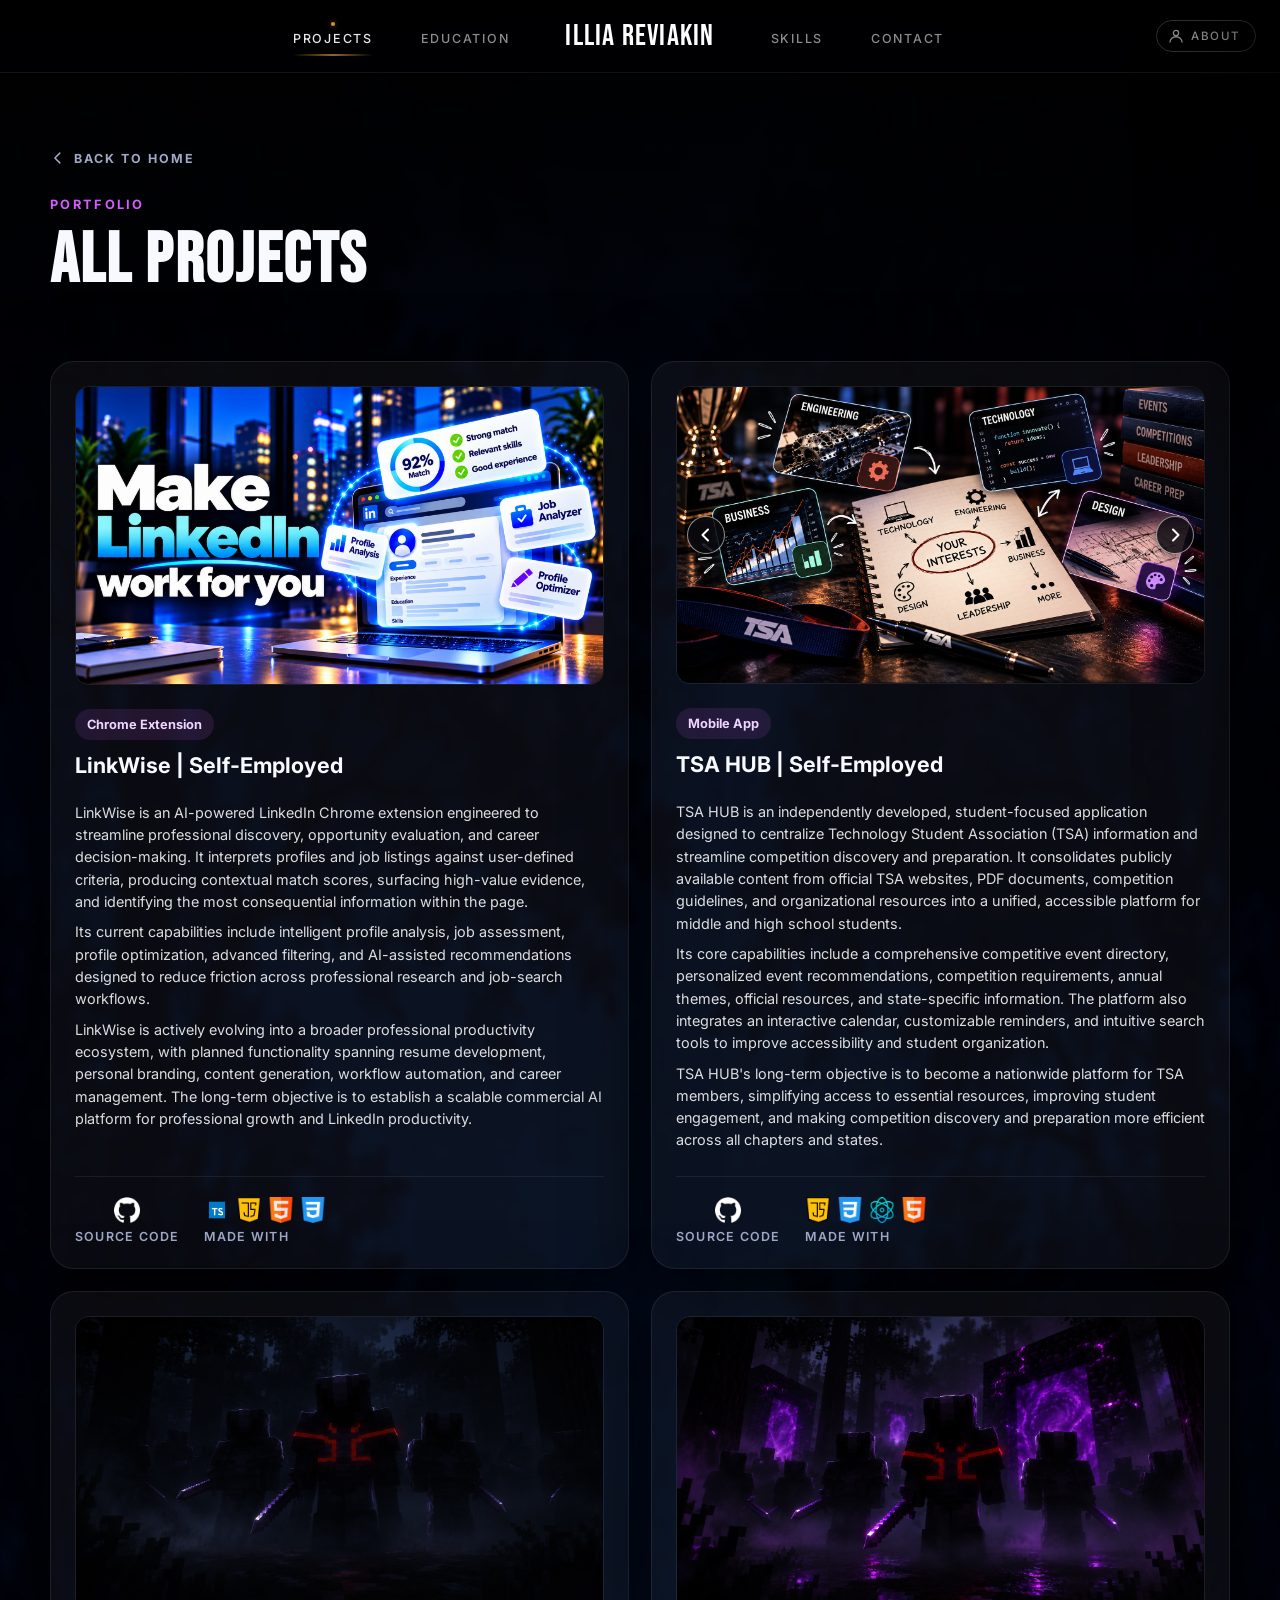
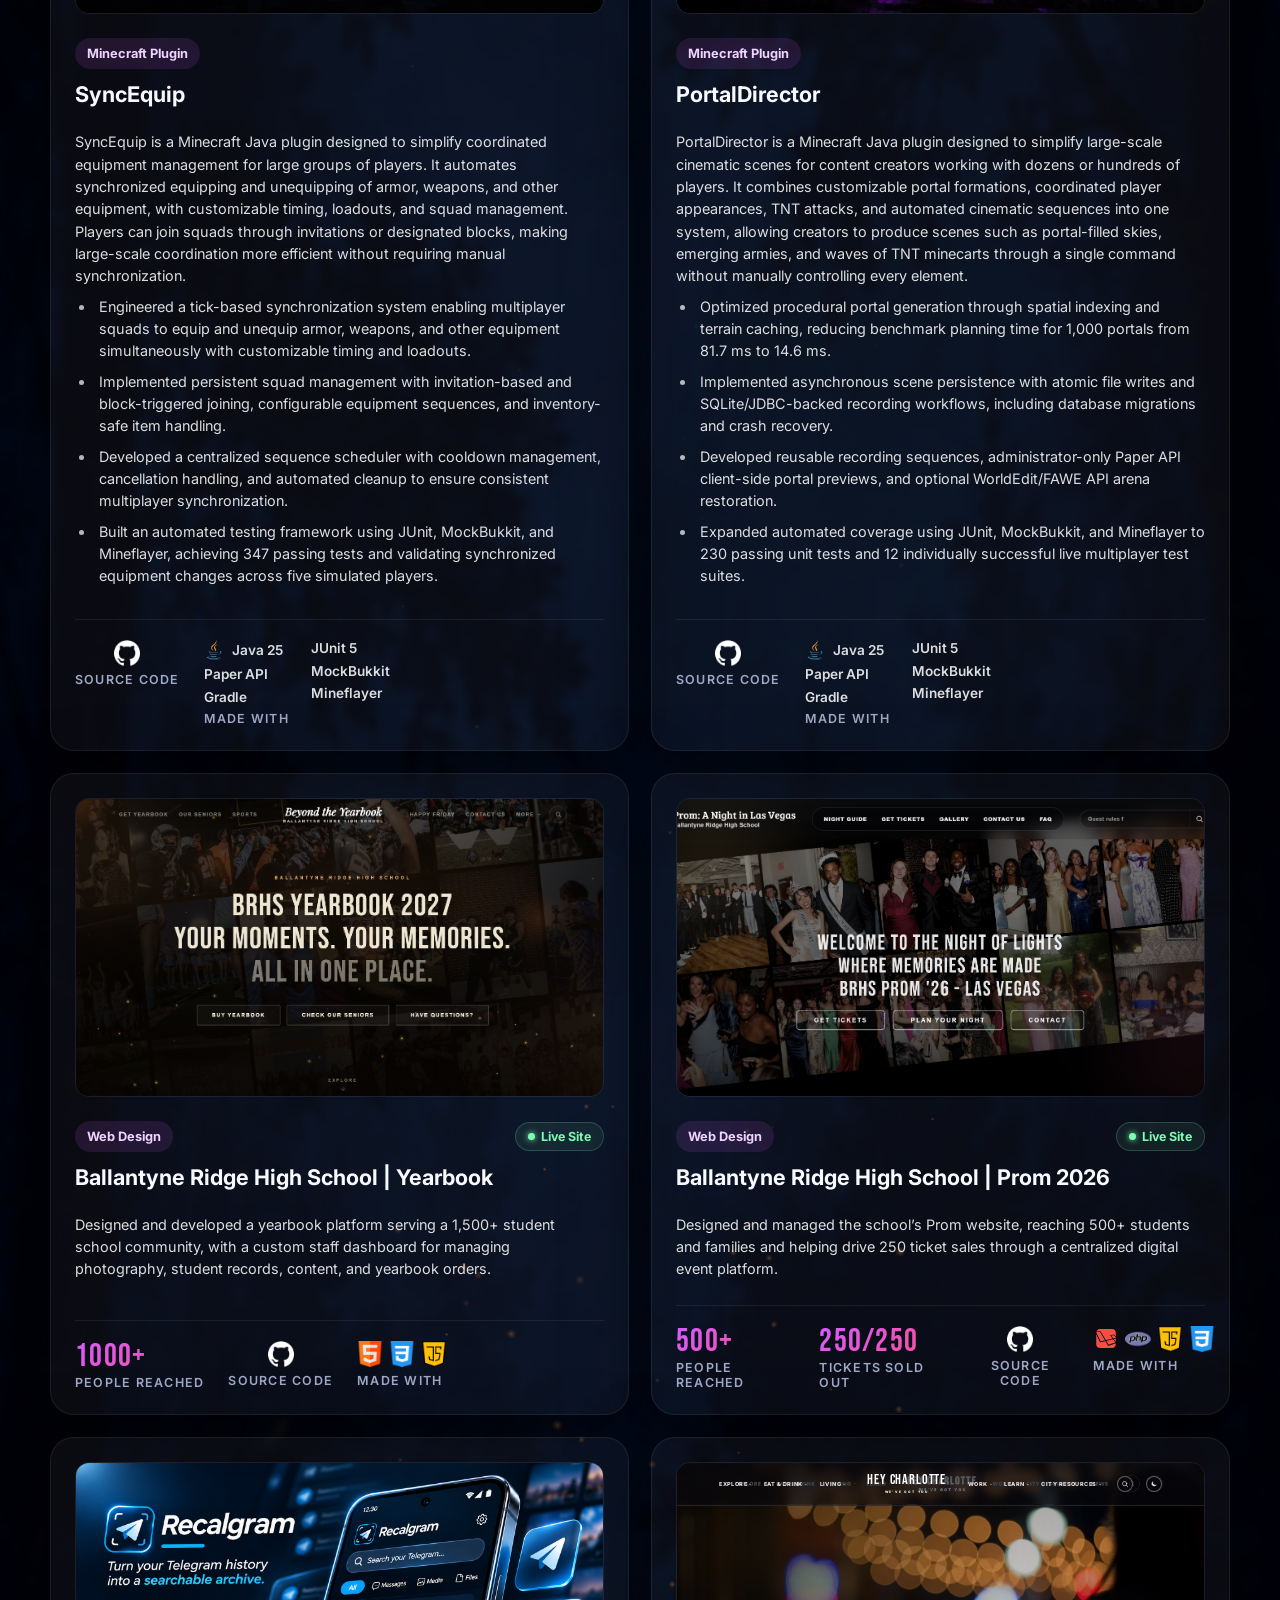
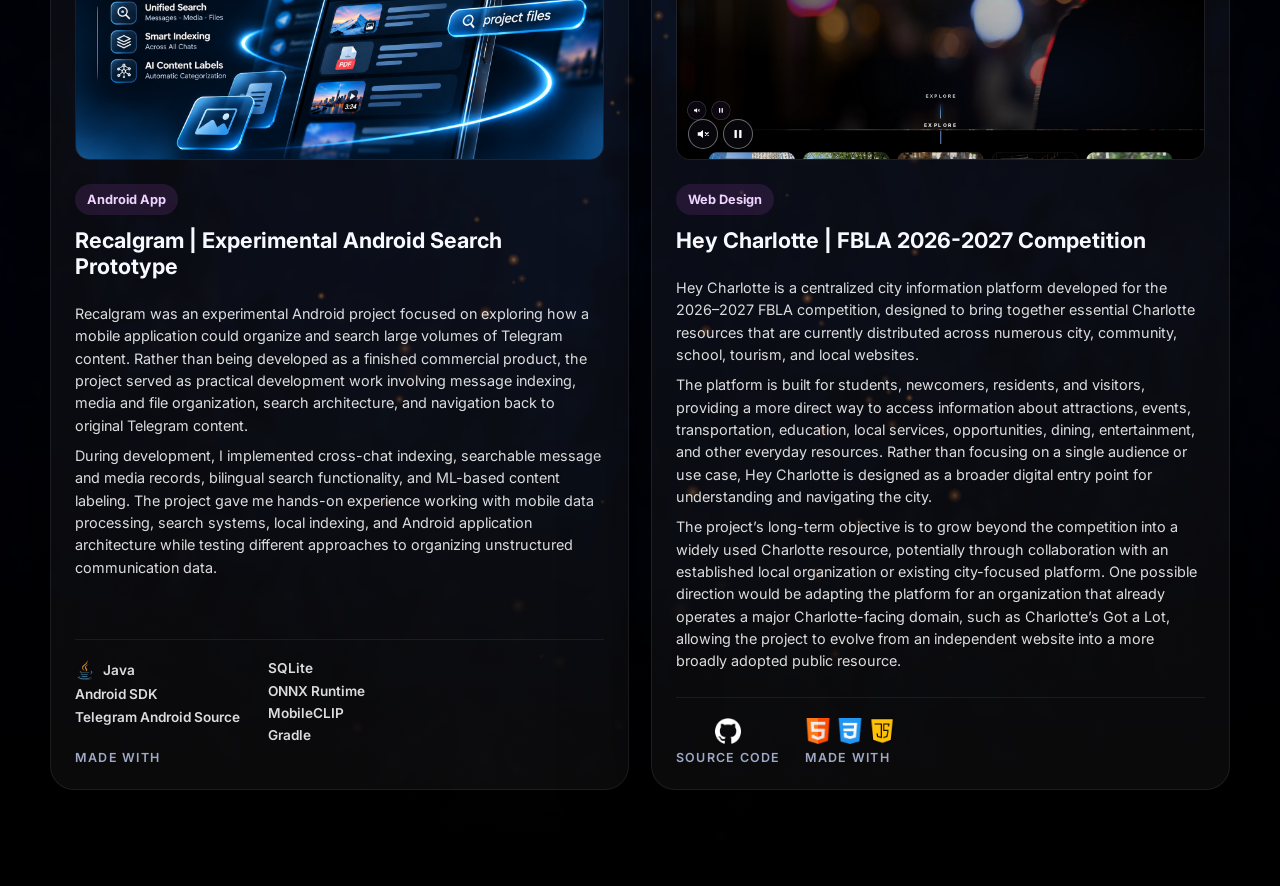
==== projects.html @ e4e57739 "update portaldirector description and bullets" ====
<!DOCTYPE html>
<html lang="en">
<head>
    <meta charset="UTF-8" />
    <meta name="viewport" content="width=device-width, initial-scale=1.0" />
    <link rel="icon" href="favicon.ico" sizes="any" />
    <link rel="icon" type="image/png" href="assets/img/logo.png" />
    <link rel="apple-touch-icon" href="assets/img/apple-touch-icon.png" />
    <title>Illia Reviakin | Projects</title>

    <link rel="preconnect" href="https://fonts.googleapis.com">
    <link rel="preconnect" href="https://fonts.gstatic.com" crossorigin>
    <link href="https://fonts.googleapis.com/css2?family=Bebas+Neue&family=Inter:wght@400;500;600;700;800&display=swap" rel="stylesheet">

    <link rel="stylesheet" href="assets/css/core/global.css" />
    <link rel="stylesheet" href="assets/css/hero.css?v=3" />
    <link rel="stylesheet" href="assets/css/projects.css" />
    <link rel="stylesheet" href="assets/css/all-projects.css" />
    <link rel="stylesheet" href="assets/css/contact-responsive.css" />

    <style>
        /* Lift all-projects sections above the bonfire-zone bg image, overlay and particle canvas */
        .bonfire-zone > .all-projects-hero,
        .bonfire-zone > .all-projects-grid {
            position: relative;
            z-index: 1;
        }
    </style>
</head>
<body>

<div class="scroll-progress" id="scrollProgress"></div>

<header class="site-header">
    <div class="container nav">
        <nav class="nav-links nav-links-left">
            <a href="projects.html" class="nav-active">Projects</a>
            <a href="index.html#education">Education</a>
        </nav>
        <a href="index.html" class="brand">Illia Reviakin</a>
        <nav class="nav-links nav-links-right">
            <a href="index.html#skills">Skills</a>
            <a href="index.html#contact">Contact</a>
        </nav>
    </div>
    <button class="nav-about-btn" id="aboutBtn" aria-label="About me">
        <svg width="18" height="18" viewBox="0 0 24 24" fill="none" xmlns="http://www.w3.org/2000/svg">
            <circle cx="12" cy="8" r="3.5" stroke="currentColor" stroke-width="1.7"/>
            <path d="M4 20c0-4 3.582-7 8-7s8 3 8 7" stroke="currentColor" stroke-width="1.7" stroke-linecap="round"/>
        </svg>
        <span>About</span>
    </button>
    <button class="mobile-menu-toggle" id="mobileMenuToggle" aria-label="Open menu" aria-expanded="false" aria-controls="mobileMenu">
        <span class="mobile-menu-bar"></span>
        <span class="mobile-menu-bar"></span>
        <span class="mobile-menu-bar"></span>
    </button>
</header>

<div class="mobile-menu-backdrop" id="mobileMenuBackdrop"></div>
<nav class="mobile-menu" id="mobileMenu" aria-hidden="true" aria-label="Mobile navigation">
    <div class="mobile-menu-inner">
        <span class="mobile-menu-eyebrow">Menu</span>
        <a href="projects.html" class="mobile-menu-link mobile-menu-link-page nav-active">Projects</a>
        <a href="index.html#education" class="mobile-menu-link">Education</a>
        <a href="index.html#skills" class="mobile-menu-link">Skills</a>
        <a href="index.html#contact" class="mobile-menu-link">Contact</a>
        <a href="#" class="mobile-menu-link mobile-menu-link-about" id="mobileMenuAbout">
            <svg width="18" height="18" viewBox="0 0 24 24" fill="none" xmlns="http://www.w3.org/2000/svg">
                <circle cx="12" cy="8" r="3.5" stroke="currentColor" stroke-width="1.7"/>
                <path d="M4 20c0-4 3.582-7 8-7s8 3 8 7" stroke="currentColor" stroke-width="1.7" stroke-linecap="round"/>
            </svg>
            About Me
        </a>
    </div>
</nav>

<main>

    <div class="bonfire-zone">
        <canvas class="bonfire-canvas" aria-hidden="true"></canvas>

        <section class="all-projects-hero">
            <div class="container">
                <a href="index.html" class="all-projects-back">
                    <svg width="16" height="16" viewBox="0 0 18 18" fill="none" xmlns="http://www.w3.org/2000/svg">
                        <path d="M11 3.5L5.5 9L11 14.5" stroke="currentColor" stroke-width="1.7" stroke-linecap="round" stroke-linejoin="round"/>
                    </svg>
                    Back to Home
                </a>
                <p class="section-label">Portfolio</p>
                <h1>All Projects</h1>
            </div>
        </section>

        <section class="all-projects-grid">
            <div class="container">
                <div class="projects-grid projects-single">

                    <article class="project-card">
                        <div class="project-preview">
                            <img src="assets/img/projects/linkwise/linkwise.png" alt="LinkWise" class="project-preview-img" />
                        </div>
                        <div class="project-card-body">
                            <div class="project-card-top">
                                <span class="project-tag">Chrome Extension</span>
                            </div>
                            <h3>LinkWise | Self-Employed</h3>
                            <ul class="project-bullets">
                                <li>LinkWise is an AI-powered LinkedIn Chrome extension engineered to streamline professional discovery, opportunity evaluation, and career decision-making. It interprets profiles and job listings against user-defined criteria, producing contextual match scores, surfacing high-value evidence, and identifying the most consequential information within the page.</li>
                                <li>Its current capabilities include intelligent profile analysis, job assessment, profile optimization, advanced filtering, and AI-assisted recommendations designed to reduce friction across professional research and job-search workflows.</li>
                                <li>LinkWise is actively evolving into a broader professional productivity ecosystem, with planned functionality spanning resume development, personal branding, content generation, workflow automation, and career management. The long-term objective is to establish a scalable commercial AI platform for professional growth and LinkedIn productivity.</li>
                            </ul>
                            <div class="project-stats">
                                <a href="https://github.com/irev1ak1n/linkwise" target="_blank" rel="noopener" class="project-stat project-stat-github" aria-label="LinkWise source code on GitHub">
                                    <img src="assets/img/icons/github.png" alt="GitHub" />
                                    <span class="project-stat-label">Source code</span>
                                </a>
                                <div class="project-stat project-stat-tech">
                                    <div class="project-tech-icons">
                                        <img src="assets/img/icons/typescript.png" alt="TypeScript" title="TypeScript" />
                                        <img src="assets/img/icons/java-script.png" alt="JavaScript" title="JavaScript" />
                                        <img src="assets/img/icons/html.png" alt="HTML" title="HTML" />
                                        <img src="assets/img/icons/css-3.png" alt="CSS" title="CSS" />
                                    </div>
                                    <span class="project-stat-label">Made with</span>
                                </div>
                            </div>
                        </div>
                    </article>

                    <article class="project-card">
                        <div class="project-preview project-slideshow">
                                <div class="slideshow-track">
                                    <div class="slideshow-slide"><img src="assets/img/projects/tsa-hub/tsa-hub.png" alt="TSA HUB" class="project-preview-img" /></div>
                                    <div class="slideshow-slide slideshow-trio">
                                            <img src="assets/img/projects/tsa-hub/slideshow%20(6).jpg" alt="TSA HUB screenshot 6" loading="lazy" />
                                            <img src="assets/img/projects/tsa-hub/slideshow%20(5).jpg" alt="TSA HUB screenshot 5" loading="lazy" />
                                            <img src="assets/img/projects/tsa-hub/slideshow%20(4).jpg" alt="TSA HUB screenshot 4" loading="lazy" />
                                    </div>
                                    <div class="slideshow-slide slideshow-trio">
                                            <img src="assets/img/projects/tsa-hub/slideshow%20(1).jpg" alt="TSA HUB screenshot 1" loading="lazy" />
                                            <img src="assets/img/projects/tsa-hub/slideshow%20(2).jpg" alt="TSA HUB screenshot 2" loading="lazy" />
                                            <img src="assets/img/projects/tsa-hub/slideshow%20(3).jpg" alt="TSA HUB screenshot 3" loading="lazy" />
                                    </div>
                                </div>
                                <button type="button" class="slideshow-arrow slideshow-prev" aria-label="Previous image"><svg width="18" height="18" viewBox="0 0 18 18" fill="none" xmlns="http://www.w3.org/2000/svg"><path d="M11 3.5L5.5 9L11 14.5" stroke="currentColor" stroke-width="2" stroke-linecap="round" stroke-linejoin="round"/></svg></button>
                                <button type="button" class="slideshow-arrow slideshow-next" aria-label="Next image"><svg width="18" height="18" viewBox="0 0 18 18" fill="none" xmlns="http://www.w3.org/2000/svg"><path d="M7 3.5L12.5 9L7 14.5" stroke="currentColor" stroke-width="2" stroke-linecap="round" stroke-linejoin="round"/></svg></button>
                        </div>
                        <div class="project-card-body">
                            <div class="project-card-top">
                                <span class="project-tag">Mobile App</span>
                            </div>
                            <h3>TSA HUB | Self-Employed</h3>
                            <ul class="project-bullets">
                                <li>TSA HUB is an independently developed, student-focused application designed to centralize Technology Student Association (TSA) information and streamline competition discovery and preparation. It consolidates publicly available content from official TSA websites, PDF documents, competition guidelines, and organizational resources into a unified, accessible platform for middle and high school students.</li>
                                <li>Its core capabilities include a comprehensive competitive event directory, personalized event recommendations, competition requirements, annual themes, official resources, and state-specific information. The platform also integrates an interactive calendar, customizable reminders, and intuitive search tools to improve accessibility and student organization.</li>
                                <li>TSA HUB's long-term objective is to become a nationwide platform for TSA members, simplifying access to essential resources, improving student engagement, and making competition discovery and preparation more efficient across all chapters and states.</li>
                            </ul>
                            <div class="project-stats">
                                <a href="https://github.com/irev1ak1n/tsa-hub" target="_blank" rel="noopener" class="project-stat project-stat-github" aria-label="TSA HUB source code on GitHub">
                                    <img src="assets/img/icons/github.png" alt="GitHub" />
                                    <span class="project-stat-label">Source code</span>
                                </a>
                                <div class="project-stat project-stat-tech">
                                    <div class="project-tech-icons">
                                        <img src="assets/img/icons/java-script.png" alt="JavaScript" title="JavaScript" />
                                        <img src="assets/img/icons/css-3.png" alt="CSS" title="CSS" />
                                        <img src="assets/img/icons/react.png" alt="React" title="React" />
                                        <img src="assets/img/icons/html.png" alt="HTML" title="HTML" />
                                    </div>
                                    <span class="project-stat-label">Made with</span>
                                </div>
                            </div>
                        </div>
                    </article>

                    <article class="project-card">
                        <div class="project-preview">
                            <img src="assets/img/projects/sync-equip/sync-equip.png" alt="SyncEquip" class="project-preview-img" />
                        </div>
                        <div class="project-card-body">
                            <div class="project-card-top">
                                <span class="project-tag">Minecraft Plugin</span>
                            </div>
                            <h3>SyncEquip</h3>
                            <ul class="project-bullets">
                                <li>SyncEquip is a Minecraft Java plugin designed to simplify coordinated equipment management for large groups of players. It automates synchronized equipping and unequipping of armor, weapons, and other equipment, with customizable timing, loadouts, and squad management. Players can join squads through invitations or designated blocks, making large-scale coordination more efficient without requiring manual synchronization.</li>
                                <li>
                                    <ul class="project-dots">
                                        <li>Engineered a tick-based synchronization system enabling multiplayer squads to equip and unequip armor, weapons, and other equipment simultaneously with customizable timing and loadouts.</li>
                                        <li>Implemented persistent squad management with invitation-based and block-triggered joining, configurable equipment sequences, and inventory-safe item handling.</li>
                                        <li>Developed a centralized sequence scheduler with cooldown management, cancellation handling, and automated cleanup to ensure consistent multiplayer synchronization.</li>
                                        <li>Built an automated testing framework using JUnit, MockBukkit, and Mineflayer, achieving 347 passing tests and validating synchronized equipment changes across five simulated players.</li>
                                    </ul>
                                </li>
                            </ul>
                            <div class="project-stats">
                                <a href="https://github.com/irev1ak1n/syncequip" target="_blank" rel="noopener" class="project-stat project-stat-github" aria-label="SyncEquip source code on GitHub">
                                    <img src="assets/img/icons/github.png" alt="GitHub" />
                                    <span class="project-stat-label">Source code</span>
                                </a>
                                <div class="project-stat project-stat-tech">
                                <div class="project-tech-cols">
                                    <ul class="project-tech-col">
                                        <li><img src="assets/img/icons/java.png" alt="" />Java 25</li>
                                        <li>Paper API</li>
                                        <li>Gradle</li>
                                    </ul>
                                    <ul class="project-tech-col">
                                        <li>JUnit 5</li>
                                        <li>MockBukkit</li>
                                        <li>Mineflayer</li>
                                    </ul>
                                </div>
                                    <span class="project-stat-label">Made with</span>
                                </div>
                            </div>
                        </div>
                    </article>

                    <article class="project-card">
                        <div class="project-preview">
                            <img src="assets/img/projects/portal-director/portal-director.png" alt="PortalDirector" class="project-preview-img" />
                        </div>
                        <div class="project-card-body">
                            <div class="project-card-top">
                                <span class="project-tag">Minecraft Plugin</span>
                            </div>
                            <h3>PortalDirector</h3>
                            <ul class="project-bullets">
                                <li>PortalDirector is a Minecraft Java plugin designed to simplify large-scale cinematic scenes for content creators working with dozens or hundreds of players. It combines customizable portal formations, coordinated player appearances, TNT attacks, and automated cinematic sequences into one system, allowing creators to produce scenes such as portal-filled skies, emerging armies, and waves of TNT minecarts through a single command without manually controlling every element.</li>
                                <li>
                                    <ul class="project-dots">
                                        <li>Optimized procedural portal generation through spatial indexing and terrain caching, reducing benchmark planning time for 1,000 portals from 81.7 ms to 14.6 ms.</li>
                                        <li>Implemented asynchronous scene persistence with atomic file writes and SQLite/JDBC-backed recording workflows, including database migrations and crash recovery.</li>
                                        <li>Developed reusable recording sequences, administrator-only Paper API client-side portal previews, and optional WorldEdit/FAWE API arena restoration.</li>
                                        <li>Expanded automated coverage using JUnit, MockBukkit, and Mineflayer to 230 passing unit tests and 12 individually successful live multiplayer test suites.</li>
                                    </ul>
                                </li>
                            </ul>
                            <div class="project-stats">
                                <a href="https://github.com/irev1ak1n/portal-director" target="_blank" rel="noopener" class="project-stat project-stat-github" aria-label="PortalDirector source code on GitHub">
                                    <img src="assets/img/icons/github.png" alt="GitHub" />
                                    <span class="project-stat-label">Source code</span>
                                </a>
                                <div class="project-stat project-stat-tech">
                                <div class="project-tech-cols">
                                    <ul class="project-tech-col">
                                        <li><img src="assets/img/icons/java.png" alt="" />Java 25</li>
                                        <li>Paper API</li>
                                        <li>Gradle</li>
                                    </ul>
                                    <ul class="project-tech-col">
                                        <li>JUnit 5</li>
                                        <li>MockBukkit</li>
                                        <li>Mineflayer</li>
                                    </ul>
                                </div>
                                    <span class="project-stat-label">Made with</span>
                                </div>
                            </div>
                        </div>
                    </article>


                    <article class="project-card">
                        <div class="project-preview">
                            <img src="assets/img/projects/brhs-yearbook/home.png" alt="BRHS Yearbook - Home" class="project-preview-img" />
                            <div class="project-preview-overlay">
                                <a href="https://www.brhsyearbook.com" target="_blank" class="project-preview-btn">Visit Site</a>
                            </div>
                        </div>
                        <div class="project-card-body">
                            <div class="project-card-top">
                                <span class="project-tag">Web Design</span>
                                <a href="https://www.brhsyearbook.com" target="_blank" class="project-live">
                                    <span class="live-dot"></span>
                                    Live Site
                                </a>
                            </div>
                            <h3>Ballantyne Ridge High School | Yearbook</h3>
                            <ul class="project-bullets">
                                <li>Designed and developed a yearbook platform serving a 1,500+ student school community, with a custom staff dashboard for managing photography, student records, content, and yearbook orders.</li>
                            </ul>
                            <div class="project-stats">
                                <div class="project-stat">
                                    <span class="project-stat-num">1000+</span>
                                    <span class="project-stat-label">People reached</span>
                                </div>
                                <a href="https://github.com/irev1ak1n/brhs-yearbook-2026" target="_blank" rel="noopener" class="project-stat project-stat-github" aria-label="Ballantyne Ridge High School | Yearbook source code on GitHub">
                                    <img src="assets/img/icons/github.png" alt="GitHub" />
                                    <span class="project-stat-label">Source code</span>
                                </a>
                                <div class="project-stat project-stat-tech">
                                    <div class="project-tech-icons">
                                        <img src="assets/img/icons/html.png" alt="HTML" title="HTML" />
                                        <img src="assets/img/icons/css-3.png" alt="CSS" title="CSS" />
                                        <img src="assets/img/icons/java-script.png" alt="JavaScript" title="JavaScript" />
                                    </div>
                                    <span class="project-stat-label">Made with</span>
                                </div>
                            </div>
                        </div>
                    </article>


                    <article class="project-card">
                        <div class="project-preview">
                            <img src="assets/img/projects/brhs-prom-2026/home.png" alt="BRHS Prom - Home" class="project-preview-img" />
                            <div class="project-preview-overlay">
                                <a href="https://www.brhsprom26.com" target="_blank" class="project-preview-btn">Visit Site</a>
                            </div>
                        </div>
                        <div class="project-card-body">
                            <div class="project-card-top">
                                <span class="project-tag">Web Design</span>
                                <a href="https://www.brhsprom26.com" target="_blank" class="project-live">
                                    <span class="live-dot"></span>
                                    Live Site
                                </a>
                            </div>
                            <h3>Ballantyne Ridge High School | Prom 2026</h3>
                            <ul class="project-bullets">
                                <li>Designed and managed the school’s Prom website, reaching 500+ students and families and helping drive 250 ticket sales through a centralized digital event platform.</li>
                            </ul>
                            <div class="project-stats">
                                <div class="project-stat">
                                    <span class="project-stat-num">500+</span>
                                    <span class="project-stat-label">People reached</span>
                                </div>
                                <div class="project-stat">
                                    <span class="project-stat-num">250/250</span>
                                    <span class="project-stat-label">Tickets sold out</span>
                                </div>
                                <a href="https://github.com/irev1ak1n/brhs-prom2026-website" target="_blank" rel="noopener" class="project-stat project-stat-github" aria-label="Ballantyne Ridge High School | Prom 2026 source code on GitHub">
                                    <img src="assets/img/icons/github.png" alt="GitHub" />
                                    <span class="project-stat-label">Source code</span>
                                </a>
                                <div class="project-stat project-stat-tech">
                                    <div class="project-tech-icons">
                                        <img src="assets/img/icons/laravel-logo.png" alt="Blade" title="Blade (Laravel)" />
                                        <img src="assets/img/icons/php.png" alt="PHP" title="PHP" />
                                        <img src="assets/img/icons/java-script.png" alt="JavaScript" title="JavaScript" />
                                        <img src="assets/img/icons/css-3.png" alt="CSS" title="CSS" />
                                    </div>
                                    <span class="project-stat-label">Made with</span>
                                </div>
                            </div>
                        </div>
                    </article>

                    <article class="project-card">
                        <div class="project-preview">
                            <img src="assets/img/projects/recalgram/recalgram.png" alt="Recalgram" class="project-preview-img" />
                        </div>
                        <div class="project-card-body">
                            <div class="project-card-top">
                                <span class="project-tag">Android App</span>
                            </div>
                            <h3>Recalgram | Experimental Android Search Prototype</h3>
                            <ul class="project-bullets">
                                <li>Recalgram was an experimental Android project focused on exploring how a mobile application could organize and search large volumes of Telegram content. Rather than being developed as a finished commercial product, the project served as practical development work involving message indexing, media and file organization, search architecture, and navigation back to original Telegram content.</li>
                                <li>During development, I implemented cross-chat indexing, searchable message and media records, bilingual search functionality, and ML-based content labeling. The project gave me hands-on experience working with mobile data processing, search systems, local indexing, and Android application architecture while testing different approaches to organizing unstructured communication data.</li>
                            </ul>
                            <div class="project-stats">
                                <div class="project-stat project-stat-tech">
                                <div class="project-tech-cols">
                                    <ul class="project-tech-col">
                                        <li><img src="assets/img/icons/java.png" alt="" />Java</li>
                                        <li>Android SDK</li>
                                        <li>Telegram Android Source</li>
                                    </ul>
                                    <ul class="project-tech-col">
                                        <li>SQLite</li>
                                        <li>ONNX Runtime</li>
                                        <li>MobileCLIP</li>
                                        <li>Gradle</li>
                                    </ul>
                                </div>
                                    <span class="project-stat-label">Made with</span>
                                </div>
                            </div>
                        </div>
                    </article>

                    <article class="project-card">
                        <div class="project-preview hc-preview">
                            <video class="project-preview-img" src="assets/img/projects/hey-charlotte/hey-charlotte.mp4" poster="assets/img/projects/hey-charlotte/hey-charlotte.jpg" autoplay muted loop playsinline preload="metadata" aria-label="Hey Charlotte - Home" data-hc-video></video>
                                <div class="hc-ui" aria-hidden="true">
                                    <div class="hc-header">
                                        <nav class="hc-nav hc-nav-left"><span>Explore<i class="hc-caret"></i></span><span>Eat &amp; Drink<i class="hc-caret"></i></span><span>Living<i class="hc-caret"></i></span></nav>
                                        <div class="hc-logo"><strong>Hey Charlotte</strong><em>We've got you</em></div>
                                        <nav class="hc-nav hc-nav-right"><span>Work<i class="hc-caret"></i></span><span>Learn<i class="hc-caret"></i></span><span>City Resources<i class="hc-caret"></i></span>
                                            <b class="hc-circle"><svg viewBox="0 0 24 24" fill="none" stroke="currentColor" stroke-width="2" stroke-linecap="round"><circle cx="11" cy="11" r="6.5"/><path d="M16 16l4.5 4.5"/></svg></b>
                                            <b class="hc-circle"><svg viewBox="0 0 24 24" fill="currentColor"><path d="M20 14.5A8 8 0 0 1 9.5 4a8 8 0 1 0 10.5 10.5z"/></svg></b>
                                        </nav>
                                    </div>
                                    <div class="hc-explore"><span>Explore</span><i></i></div>
                                </div>
                                <div class="hc-controls">
                                    <button type="button" class="hc-btn hc-mute" aria-label="Unmute video" aria-pressed="true">
                                        <svg class="hc-ic-muted" viewBox="0 0 24 24" fill="currentColor"><path d="M3 9v6h4l5 4V5L7 9H3z"/><path d="M16 9.5l5 5M21 9.5l-5 5" stroke="currentColor" stroke-width="2" stroke-linecap="round" fill="none"/></svg>
                                        <svg class="hc-ic-sound" viewBox="0 0 24 24" fill="currentColor"><path d="M3 9v6h4l5 4V5L7 9H3z"/><path d="M15.5 8.5a5 5 0 0 1 0 7M18.5 5.5a9 9 0 0 1 0 13" stroke="currentColor" stroke-width="2" stroke-linecap="round" fill="none"/></svg>
                                    </button>
                                    <button type="button" class="hc-btn hc-pause" aria-label="Pause video" aria-pressed="false">
                                        <svg class="hc-ic-pause" viewBox="0 0 24 24" fill="currentColor"><rect x="6" y="5" width="4" height="14" rx="1"/><rect x="14" y="5" width="4" height="14" rx="1"/></svg>
                                        <svg class="hc-ic-play" viewBox="0 0 24 24" fill="currentColor"><path d="M7 4.5v15l12-7.5z"/></svg>
                                    </button>
                                </div>
                                <div class="project-preview-overlay">
                                    <a href="https://heycharlotte.vercel.app" target="_blank" class="project-preview-btn">Visit Site</a>
                                </div>
                        </div>
                        <div class="project-card-body">
                            <div class="project-card-top">
                                <span class="project-tag">Web Design</span>
                            </div>
                            <h3>Hey Charlotte | FBLA 2026-2027 Competition</h3>
                            <ul class="project-bullets">
                                <li>Hey Charlotte is a centralized city information platform developed for the 2026–2027 FBLA competition, designed to bring together essential Charlotte resources that are currently distributed across numerous city, community, school, tourism, and local websites.</li>
                                <li>The platform is built for students, newcomers, residents, and visitors, providing a more direct way to access information about attractions, events, transportation, education, local services, opportunities, dining, entertainment, and other everyday resources. Rather than focusing on a single audience or use case, Hey Charlotte is designed as a broader digital entry point for understanding and navigating the city.</li>
                                <li>The project’s long-term objective is to grow beyond the competition into a widely used Charlotte resource, potentially through collaboration with an established local organization or existing city-focused platform. One possible direction would be adapting the platform for an organization that already operates a major Charlotte-facing domain, such as Charlotte’s Got a Lot, allowing the project to evolve from an independent website into a more broadly adopted public resource.</li>
                            </ul>
                            <div class="project-stats">
                                <a href="https://github.com/irev1ak1n/heycharlotte" target="_blank" rel="noopener" class="project-stat project-stat-github" aria-label="Hey Charlotte source code on GitHub">
                                    <img src="assets/img/icons/github.png" alt="GitHub" />
                                    <span class="project-stat-label">Source code</span>
                                </a>
                                <div class="project-stat project-stat-tech">
                                    <div class="project-tech-icons">
                                        <img src="assets/img/icons/html.png" alt="HTML" title="HTML" />
                                        <img src="assets/img/icons/css-3.png" alt="CSS" title="CSS" />
                                        <img src="assets/img/icons/java-script.png" alt="JavaScript" title="JavaScript" />
                                    </div>
                                    <span class="project-stat-label">Made with</span>
                                </div>
                            </div>
                        </div>
                    </article>

                </div>
            </div>
        </section>

    </div>

</main>

<button class="back-to-top" id="backToTop" aria-label="Back to top">
    <svg width="18" height="18" viewBox="0 0 18 18" fill="none" xmlns="http://www.w3.org/2000/svg">
        <path d="M9 14.5V3.5M9 3.5L4 8.5M9 3.5L14 8.5" stroke="currentColor" stroke-width="1.6" stroke-linecap="round" stroke-linejoin="round"/>
    </svg>
</button>

<div class="about-overlay" id="aboutOverlay" aria-hidden="true">
    <div class="about-modal" role="dialog" aria-modal="true" aria-label="About Illia Reviakin">
        <button class="about-close" id="aboutClose" aria-label="Close">
            <svg width="18" height="18" viewBox="0 0 18 18" fill="none" xmlns="http://www.w3.org/2000/svg">
                <path d="M3 3l12 12M15 3L3 15" stroke="currentColor" stroke-width="1.7" stroke-linecap="round"/>
            </svg>
        </button>
        <div class="about-modal-inner">
            <span class="about-modal-eyebrow">About Me</span>
            <h2 class="about-modal-name">Illia Reviakin</h2>
            <p class="about-modal-text">I’m an aspiring software engineer with 9 years of formal software development training through IT STEP Academy and a strong interest in AI, full-stack development, and product engineering. Currently focused on independent projects and self-employed development work, with experience building software for real users and practical use cases. I’m motivated by complex challenges, the process of working through uncertainty, and creating practical solutions that make a meaningful difference for others.</p>
            <div class="about-modal-langs">
                <span class="about-langs-label">Languages</span>
                <span class="about-langs-list">Russian <span class="about-langs-dot">·</span> Ukrainian <span class="about-langs-dot">·</span> English</span>
            </div>
        </div>
    </div>
</div>

<script src="assets/js/main.js"></script>
</body>
</html>
---- assets/css/core/global.css ----
:root {
    --bg: #020307;
    --bg-soft: #05070f;
    --panel: rgba(255, 255, 255, 0.04);
    --panel-strong: rgba(255, 255, 255, 0.08);
    --text: #f8f9ff;
    --muted: #9fa8c6;
    --line: rgba(255, 255, 255, 0.08);

    --accent: #d65cff;
    --accent-2: #6ea8ff;
    --accent-3: #ff4d8d;

    --shadow: 0 25px 80px rgba(0, 0, 0, 0.6);

    --radius-lg: 24px;
    --radius-md: 16px;
    --container: 1180px;
}

* {
    box-sizing: border-box;
}

html {
    scroll-behavior: smooth;
}

body {
    margin: 0;
    background: #020307;
    color: var(--text);
    font-family: "Inter", sans-serif;
}

a {
    color: inherit;
    text-decoration: none;
}

img {
    max-width: 100%;
    display: block;
}

.container {
    width: min(100% - 40px, var(--container));
    margin: 0 auto;
}

.section {
    padding: 90px 0;
}

.section-head {
    margin-bottom: 28px;
}

.section-label,
.eyebrow {
    margin: 0 0 12px;
    color: var(--accent);
    text-transform: uppercase;
    letter-spacing: 0.18em;
    font-size: 0.8rem;
    font-weight: 700;
}

h1, h2, h3 {
    margin: 0;
}

h1, h2 {
    font-family: "Bebas Neue", sans-serif;
    letter-spacing: 0.03em;
}

p {
    margin: 0;
    color: var(--muted);
    line-height: 1.7;
}

.btn {
    display: inline-flex;
    align-items: center;
    justify-content: center;
    min-height: 48px;
    padding: 0 22px;
    border-radius: 999px;
    font-weight: 700;
    transition: 0.25s ease;
    border: 1px solid transparent;
    cursor: pointer;
}

.btn-primary {
    background: linear-gradient(135deg, var(--accent), var(--accent-3));
    color: #fff;
    box-shadow: var(--shadow);
}

.btn-primary:hover {
    transform: translateY(-2px);
}

.btn-secondary {
    border-color: var(--line);
    background: rgba(255, 255, 255, 0.04);
    color: var(--text);
}

.btn-secondary:hover {
    background: rgba(255, 255, 255, 0.08);
}

.btn-ember {
    position: relative;
    display: inline-flex;
    align-items: center;
    justify-content: center;
    min-height: 56px;
    padding: 0 38px;
    border-radius: 4px;
    font-family: "Inter", sans-serif;
    font-weight: 700;
    font-size: 0.82rem;
    letter-spacing: 0.18em;
    text-transform: uppercase;
    cursor: pointer;
    overflow: hidden;
    border: 1px solid transparent;
    transition:
            transform 0.3s cubic-bezier(0.34, 1.56, 0.64, 1),
            border-color 0.3s ease,
            box-shadow 0.3s ease,
            color 0.3s ease,
            background 0.3s ease;
}

.btn-ember::before {
    content: '';
    position: absolute;
    top: 0;
    left: -120%;
    width: 70%;
    height: 100%;
    background: linear-gradient(
            100deg,
            transparent,
            rgba(255, 210, 140, 0.28),
            transparent
    );
    transform: skewX(-20deg);
    transition: left 0.6s ease;
    pointer-events: none;
}

.btn-ember:hover::before {
    left: 130%;
}

.btn-ember-primary {
    color: rgba(255, 190, 110, 0.95);
    border-color: rgba(255, 150, 50, 0.7);
    background: rgba(255, 140, 40, 0.04);
    box-shadow:
            0 0 18px rgba(255, 130, 30, 0.25),
            inset 0 0 18px rgba(255, 130, 30, 0.08);
}

.btn-ember-primary:hover {
    transform: translateY(-3px);
    color: #ffffff;
    border-color: rgba(255, 175, 70, 0.95);
    background: rgba(255, 140, 40, 0.1);
    box-shadow:
            0 0 28px rgba(255, 140, 35, 0.5),
            0 14px 40px rgba(255, 100, 20, 0.25),
            inset 0 0 22px rgba(255, 140, 30, 0.14);
}

.btn-ember-ghost {
    color: rgba(255, 255, 255, 0.88);
    border-color: rgba(255, 255, 255, 0.18);
    background: rgba(255, 255, 255, 0.02);
}

.btn-ember-ghost:hover {
    transform: translateY(-3px);
    color: #ffffff;
    border-color: rgba(255, 165, 70, 0.55);
    background: rgba(255, 150, 50, 0.06);
    box-shadow:
            0 0 22px rgba(255, 130, 30, 0.18),
            0 14px 36px rgba(0, 0, 0, 0.35);
}

.back-to-top {
    position: fixed;
    bottom: 36px;
    left: 36px;
    z-index: 100;
    width: 44px;
    height: 44px;
    border-radius: 50%;
    border: 1px solid rgba(255, 255, 255, 0.12);
    background: rgba(10, 8, 20, 0.7);
    backdrop-filter: blur(12px);
    -webkit-backdrop-filter: blur(12px);
    color: rgba(255, 255, 255, 0.75);
    cursor: pointer;
    display: flex;
    align-items: center;
    justify-content: center;
    opacity: 0;
    translate: 0 12px;
    pointer-events: none;
    transition:
            opacity 0.35s ease,
            translate 0.35s cubic-bezier(0.34, 1.56, 0.64, 1),
            border-color 0.25s ease,
            background 0.25s ease,
            color 0.25s ease;
}

.back-to-top.is-visible {
    opacity: 1;
    translate: 0 0;
    pointer-events: auto;
}

.back-to-top:hover {
    border-color: rgba(214, 92, 255, 0.5);
    background: rgba(214, 92, 255, 0.15);
    color: #ffffff;
}

@media (max-width: 700px) {
    .back-to-top {
        bottom: 24px;
        left: 20px;
        width: 38px;
        height: 38px;
    }
}

.scroll-progress {
    position: fixed;
    top: 0;
    left: 0;
    width: 0%;
    height: 2px;
    background: linear-gradient(90deg, rgba(255, 140, 30, 0.9), rgba(255, 210, 80, 0.9), rgba(255, 160, 50, 0.9));
    z-index: 200;
    transition: width 0.08s linear;
    box-shadow: 0 0 8px rgba(255, 160, 30, 0.6), 0 0 20px rgba(255, 100, 10, 0.3);
}

.project-stat-hours {
    background: linear-gradient(135deg, var(--accent), var(--accent-3));
    -webkit-background-clip: text;
    background-clip: text;
    -webkit-text-fill-color: transparent;
    color: transparent;
}

.bonfire-zone {
    position: relative;
    overflow: hidden;
    background: #0c1626;
}

.bonfire-zone::before {
    content: '';
    position: absolute;
    inset: -20px;
    background: url('../../img/background/bg4.png') center top / 100% 100% no-repeat;
    filter: blur(5px);
    z-index: 0;
}

.bonfire-zone::after {
    content: '';
    position: absolute;
    inset: 0;
    background:
            linear-gradient(to bottom, #000000 0%, transparent 14%, transparent 86%, #000000 100%),
            rgba(4, 7, 18, 0.34);
    pointer-events: none;
    z-index: 0;
}

.bonfire-canvas {
    position: absolute;
    inset: 0;
    width: 100%;
    height: 100%;
    z-index: 0;
    pointer-events: none;
}

.bonfire-zone > .section {
    position: relative;
    z-index: 1;
}

.seam-divider {
    height: 12px;
    background: #000000;
    position: relative;
    z-index: 5;
}


.skill-item:hover {
    border-color: rgba(255, 150, 50, 0.45) !important;
    box-shadow: 0 8px 30px rgba(255, 120, 20, 0.18) !important;
}
---- assets/css/hero.css ----
.site-header {
    position: fixed;
    top: 0;
    left: 0;
    right: 0;
    z-index: 50;
    backdrop-filter: blur(20px) saturate(1.8);
    -webkit-backdrop-filter: blur(20px) saturate(1.8);
    background: rgba(2, 3, 7, 0.28);
    border-bottom: 1px solid rgba(255, 255, 255, 0.07);
    transition:
            background 0.4s ease,
            border-color 0.4s ease,
            box-shadow 0.4s ease;
    transform: translateY(-100%);
    animation: navSlideDown 0.6s cubic-bezier(0.22, 1, 0.36, 1) 0.15s forwards;
}

@keyframes navSlideDown {
    to { transform: translateY(0); }
}

.site-header.scrolled {
    background: rgba(2, 3, 7, 0.48);
    border-bottom-color: rgba(255, 255, 255, 0.1);
    box-shadow: 0 4px 30px rgba(0, 0, 0, 0.4);
}

.nav {
    position: relative;
    z-index: 1;
    min-height: 72px;
    display: flex;
    align-items: center;
    justify-content: space-between;
    gap: 0;
    transition: min-height 0.35s ease;
}

.site-header.scrolled .nav {
    min-height: 58px;
}

.brand {
    font-family: "Bebas Neue", sans-serif;
    font-size: 1.9rem;
    letter-spacing: 0.04em;
    color: #ffffff;
    white-space: nowrap;
    flex-shrink: 0;
    padding: 0 32px;
    transition: opacity 0.2s ease;
}

.brand:hover {
    opacity: 0.75;
}

.nav-links {
    display: flex;
    align-items: center;
    gap: 0;
    flex: 1;
    background: none;
    border: none;
    padding: 0;
    backdrop-filter: none;
}

.nav-links-left {
    justify-content: flex-end;
}

.nav-links-right {
    justify-content: flex-start;
}

.nav-links a {
    position: relative;
    color: rgba(255, 255, 255, 0.55);
    font-weight: 500;
    font-size: 0.78rem;
    letter-spacing: 0.14em;
    padding: 14px 24px 10px;
    border: none;
    background: none;
    border-radius: 0;
    text-transform: uppercase;
    transition: color 0.3s ease;
}

.nav-links a::before {
    content: '';
    position: absolute;
    top: 5px;
    left: 50%;
    transform: translateX(-50%) translateY(-3px);
    width: 4px;
    height: 4px;
    border-radius: 50%;
    background: rgba(210, 145, 55, 1);
    box-shadow: 0 0 4px rgba(210, 130, 30, 0.6);
    opacity: 0;
    transition: opacity 0.3s ease, transform 0.3s ease;
}

.nav-links a::after {
    content: '';
    position: absolute;
    bottom: 0;
    left: 24px;
    right: 24px;
    height: 1.5px;
    background: linear-gradient(90deg, transparent, rgba(195, 140, 50, 0.75), transparent);
    transform: scaleX(0);
    transform-origin: center;
    transition: transform 0.35s ease;
}

.nav-links a:hover {
    color: rgba(255, 255, 255, 0.9);
}

.nav-links a:hover::before {
    opacity: 1;
    transform: translateX(-50%) translateY(0);
}

.nav-links a:hover::after {
    transform: scaleX(1);
}

.nav-links a.nav-active {
    color: rgba(255, 255, 255, 0.9);
}

.nav-links a.nav-active::before {
    opacity: 1;
    transform: translateX(-50%) translateY(0);
}

.nav-links a.nav-active::after {
    transform: scaleX(1);
}

.hero {
    position: relative;
    min-height: 100vh;
    display: flex;
    align-items: center;
    overflow: hidden;
    background: url('../img/background/bg1.jpg') center center / cover no-repeat;
}

.hero::after {
    content: '';
    position: absolute;
    inset: 0;
    background:
            linear-gradient(to bottom, transparent 80%, #000000 100%),
            rgba(2, 3, 7, 0.52);
    z-index: 1;
}


.hero-bg {
    z-index: 2;
}

.hero-inner {
    z-index: 3;
}

.hero-bg {
    position: absolute;
    inset: 0;
    z-index: 2;
}

.hero-inner {
    position: relative;
    z-index: 3;
    padding: 60px 0;
    padding-top: 118px;
    width: 100%;
}

.hero-content {
    display: flex;
    align-items: center;
    justify-content: space-between;
    gap: 48px;
    padding: 0 40px;
}

@media (min-width: 701px) {
    .hero-content .hero-text-side {
        order: 1;
    }

    .hero-content .hero-image-side {
        order: 2;
    }
}

.hero-text-side {
    flex: 1;
    min-width: 0;
    padding-left: 80px;
    display: flex;
    flex-direction: column;
    margin-top: -40px;
}



.hero h1 {
    font-size: clamp(2.8rem, 6vw, 5.8rem);
    line-height: 0.95;
    max-width: 640px;
}

.hero-text {
    margin-top: 18px;
    max-width: 500px;
    font-size: 1.05rem;
}



.hero-actions {
    margin-top: 44px;
    display: flex;
    flex-direction: row;
    align-items: center;
    gap: 14px;
    white-space: nowrap;
}

.hero-image-side {
    flex-shrink: 0;
    display: flex;
    align-items: center;
    justify-content: flex-start;
    padding-right: 60px;
}

.hero-oval {
    width: 400px;
    height: 450px;
    border-radius: 999px;
    overflow: hidden;
    border: 2px solid rgba(255, 160, 50, 0.16);
    box-shadow:
            0 0 40px rgba(255, 140, 30, 0.10),
            0 0 90px rgba(255, 100, 20, 0.07),
            0 0 150px rgba(255, 80, 10, 0.04),
            0 0 220px rgba(200, 60, 10, 0.02),
            var(--shadow);
}

.hero-oval img {
    width: 100%;
    height: 100%;
    object-fit: cover;
    object-position: 70% center;
    display: block;
    min-width: 100%;
    min-height: 100%;
}

.hero-intro-box {
    margin-top: 32px;
    padding: 24px 28px;
    max-width: 280px;
    background: linear-gradient(160deg, rgba(10, 8, 20, 0.55), rgba(5, 4, 12, 0.45));
    backdrop-filter: blur(18px);
    -webkit-backdrop-filter: blur(18px);
    border: 1px solid rgba(255, 185, 80, 0.14);
    border-radius: var(--radius-lg);
    box-shadow: 0 20px 60px rgba(0, 0, 0, 0.4), inset 0 1px 0 rgba(255, 200, 100, 0.05);
    opacity: 0;
    animation: introBoxIn 0.8s ease-out 1.2s forwards;
}

.hero-intro-text {
    margin: 0;
    font-size: 0.8rem;
    line-height: 1.6;
    color: rgba(255, 255, 255, 0.78);
    letter-spacing: 0.01em;
}

.hero-intro-text strong {
    color: #ffffff;
    font-weight: 600;
}

@keyframes introBoxIn {
    from {
        opacity: 0;
        transform: translateY(12px);
    }
    to {
        opacity: 1;
        transform: translateY(0);
    }
}

.hero-stats {
    display: flex;
    align-items: center;
    gap: 48px;
    margin-top: 0;
}

.hero-stat {
    display: flex;
    align-items: center;
    gap: 20px;
}

.hero-stat-exp {
    flex-direction: column;
    align-items: flex-start;
    gap: 6px;
}

.stat-exp-number {
    display: flex;
    align-items: baseline;
    gap: 3px;
    line-height: 1;
}

.stat-exp-number .stat-exp-num {
    font-family: "Bebas Neue", sans-serif;
    font-size: 6rem;
    letter-spacing: -0.02em;
    color: #ffffff;
    display: inline-block;
}

.stat-exp-plus {
    font-family: "Bebas Neue", sans-serif;
    font-size: 3.2rem;
    color: #ffffff;
    line-height: 1;
    vertical-align: super;
    margin-left: 2px;
}

.stat-exp-label {
    color: rgba(159, 168, 198, 0.85);
    font-size: 0.96rem;
    font-weight: 600;
    line-height: 1.5;
    letter-spacing: 0.01em;
}

.hero-stat-academy {
    gap: 18px;
}

.academy-logo-big {
    width: 90px;
    height: 90px;
    object-fit: contain;
    border-radius: 14px;
    flex-shrink: 0;
}

.stat-academy-text {
    display: flex;
    flex-direction: column;
    gap: 5px;
}

.stat-academy-name {
    color: #ffffff;
    font-weight: 700;
    font-size: 1.12rem;
    line-height: 1.2;
}

.stat-academy-sub {
    color: rgba(159, 168, 198, 0.8);
    font-size: 0.92rem;
    font-weight: 500;
    line-height: 1.5;
}

.academy-logo {
    width: 22px;
    height: 22px;
    object-fit: contain;
    border-radius: 4px;
}

.hero-particles {
    position: absolute;
    inset: 0;
    width: 100%;
    height: 100%;
    z-index: 2;
    pointer-events: none;
}

.hero-explore {
    position: absolute;
    bottom: 36px;
    left: 50%;
    transform: translateX(-50%);
    z-index: 4;
    display: flex;
    flex-direction: column;
    align-items: center;
    gap: 10px;
    color: rgba(255, 255, 255, 0.72);
    text-decoration: none;
    transition: color 0.25s ease;
    cursor: pointer;
}

.hero-explore:hover {
    color: #ffffff;
}

.hero-explore-label {
    font-size: 0.72rem;
    font-weight: 700;
    letter-spacing: 0.22em;
    text-transform: uppercase;
}

.hero-explore-arrow {
    display: flex;
    align-items: center;
    justify-content: center;
    opacity: 0.8;
    transition: opacity 0.25s ease;
}

.hero-explore:hover .hero-explore-arrow {
    opacity: 1;
}

@keyframes exploreBounce {
    0%, 100% { transform: translateX(-50%) translateY(0); }
    50% { transform: translateX(-50%) translateY(8px); }
}

@media (max-width: 700px) {
    .hero-explore {
        bottom: 24px;
    }
}

.nav-about-btn {
    position: absolute;
    right: 24px;
    top: 50%;
    transform: translateY(-50%);
    display: flex;
    align-items: center;
    gap: 6px;
    background: none;
    border: 1px solid rgba(255, 255, 255, 0.18);
    border-radius: 999px;
    color: rgba(255, 255, 255, 0.55);
    font-family: inherit;
    font-size: 0.72rem;
    font-weight: 500;
    letter-spacing: 0.14em;
    text-transform: uppercase;
    padding: 6px 14px 6px 10px;
    cursor: pointer;
    transition: color 0.25s ease, border-color 0.25s ease, background 0.25s ease;
}

.nav-about-btn:hover {
    color: rgba(255, 255, 255, 0.9);
    border-color: rgba(255, 165, 70, 0.5);
    background: rgba(255, 150, 50, 0.08);
}

.about-overlay {
    position: fixed;
    inset: 0;
    z-index: 1000;
    display: flex;
    align-items: center;
    justify-content: center;
    backdrop-filter: blur(12px) saturate(1.4);
    -webkit-backdrop-filter: blur(12px) saturate(1.4);
    background: rgba(2, 3, 7, 0.55);
    opacity: 0;
    pointer-events: none;
    transition: opacity 0.35s ease;
}

.about-overlay.is-open {
    opacity: 1;
    pointer-events: all;
}

.about-modal {
    position: relative;
    width: 100%;
    max-width: 660px;
    margin: 0 24px;
    padding: 48px 48px 44px;
    background: linear-gradient(160deg, rgba(10, 8, 20, 0.45), rgba(5, 4, 12, 0.35));
    border: 1px solid rgba(255, 185, 80, 0.18);
    border-radius: var(--radius-lg);
    box-shadow: 0 40px 100px rgba(0, 0, 0, 0.7), inset 0 1px 0 rgba(255, 200, 100, 0.06);
    transform: translateY(20px) scale(0.97);
    transition: transform 0.35s cubic-bezier(0.34, 1.56, 0.64, 1), opacity 0.35s ease;
    opacity: 0;
}

.about-overlay.is-open .about-modal {
    transform: translateY(0) scale(1);
    opacity: 1;
}

.about-modal::before {
    content: "";
    position: absolute;
    inset: 0;
    border-radius: inherit;
    padding: 1px;
    background: linear-gradient(120deg,
    rgba(255, 160, 50, 0.6),
    rgba(214, 92, 255, 0.2),
    rgba(255, 100, 30, 0.6),
    rgba(255, 200, 80, 0.4));
    background-size: 300% 300%;
    -webkit-mask: linear-gradient(#000 0 0) content-box, linear-gradient(#000 0 0);
    -webkit-mask-composite: xor;
    mask-composite: exclude;
    animation: borderFlow 9s ease infinite;
    opacity: 0.6;
    pointer-events: none;
}

.about-close {
    position: absolute;
    top: 18px;
    right: 18px;
    background: none;
    border: none;
    color: rgba(255, 255, 255, 0.4);
    cursor: pointer;
    padding: 6px;
    border-radius: 6px;
    transition: color 0.2s ease;
    line-height: 0;
}

.about-close:hover {
    color: rgba(255, 255, 255, 0.9);
}

.about-modal-eyebrow {
    display: block;
    font-size: 0.7rem;
    font-weight: 600;
    letter-spacing: 0.2em;
    text-transform: uppercase;
    color: rgba(255, 160, 50, 0.8);
    margin-bottom: 10px;
}

.about-modal-name {
    font-family: 'Bebas Neue', sans-serif;
    font-size: 2.8rem;
    letter-spacing: 0.04em;
    color: #ffffff;
    margin: 0 0 20px;
    line-height: 1;
}

.about-modal-text {
    margin: 0;
    font-size: 1rem;
    line-height: 1.7;
    color: rgba(255, 255, 255, 0.75);
}

.about-modal-text strong {
    color: #ffffff;
    font-weight: 600;
}

.about-modal-langs {
    margin-top: 26px;
    padding-top: 22px;
    border-top: 1px solid rgba(255, 185, 80, 0.16);
    display: flex;
    flex-direction: column;
    gap: 8px;
}

.about-langs-label {
    font-size: 0.7rem;
    font-weight: 600;
    letter-spacing: 0.2em;
    text-transform: uppercase;
    color: rgba(255, 160, 50, 0.8);
}

.about-langs-list {
    font-size: 1rem;
    font-weight: 600;
    color: rgba(255, 255, 255, 0.9);
    letter-spacing: 0.02em;
}

.about-langs-dot {
    color: rgba(255, 160, 50, 0.7);
    margin: 0 6px;
    font-weight: 400;
}

@keyframes heroRiseIn {
    from {
        opacity: 0;
        transform: translateY(26px);
    }
    to {
        opacity: 1;
        transform: translateY(0);
    }
}

@keyframes heroPopIn {
    0% {
        opacity: 0;
        transform: translateY(22px) scale(0.94);
    }
    60% {
        opacity: 1;
        transform: translateY(-4px) scale(1.015);
    }
    100% {
        opacity: 1;
        transform: translateY(0) scale(1);
    }
}

@keyframes heroPhotoIn {
    from {
        opacity: 0;
        transform: translateX(40px) scale(0.92);
    }
    to {
        opacity: 1;
        transform: translateX(0) scale(1);
    }
}

.hero-stat-exp .stat-exp-number {
    opacity: 0;
    animation: heroPopIn 0.9s cubic-bezier(0.34, 1.56, 0.64, 1) 0.35s forwards;
}

.hero-stat-exp .stat-exp-label {
    opacity: 0;
    animation: heroRiseIn 0.8s cubic-bezier(0.22, 1, 0.36, 1) 0.6s forwards;
}

.hero-stat-academy .academy-logo-big {
    opacity: 0;
    animation: heroPopIn 0.9s cubic-bezier(0.34, 1.56, 0.64, 1) 0.7s forwards;
}

.hero-stat-academy .stat-academy-text {
    opacity: 0;
    animation: heroRiseIn 0.8s cubic-bezier(0.22, 1, 0.36, 1) 0.85s forwards;
}

.hero-actions .btn-ember {
    opacity: 0;
    animation: heroPopIn 0.85s cubic-bezier(0.34, 1.56, 0.64, 1) forwards;
}

.hero-actions .btn-ember:nth-child(1) {
    animation-delay: 1s;
}

.hero-actions .btn-ember:nth-child(2) {
    animation-delay: 1.12s;
}

.hero-image-side {
    opacity: 0;
    animation: heroPhotoIn 1.1s cubic-bezier(0.22, 1, 0.36, 1) 0.45s forwards;
}

@keyframes heroExploreIn {
    from {
        opacity: 0;
        transform: translateX(-50%) translateY(26px);
    }
    to {
        opacity: 1;
        transform: translateX(-50%) translateY(0);
    }
}

.hero-explore {
    opacity: 0;
    animation:
            heroExploreIn 0.8s cubic-bezier(0.22, 1, 0.36, 1) 1.4s forwards,
            exploreBounce 2s ease-in-out 2.2s infinite;
}

@media (prefers-reduced-motion: reduce) {
    .hero-stat-exp .stat-exp-number,
    .hero-stat-exp .stat-exp-label,
    .hero-stat-academy .academy-logo-big,
    .hero-stat-academy .stat-academy-text,
    .hero-actions .btn-ember,
    .hero-image-side,
    .hero-explore {
        opacity: 1;
        animation: none;
    }
}

.mobile-menu-toggle {
    display: none;
    position: absolute;
    right: 20px;
    top: 50%;
    transform: translateY(-50%);
    width: 44px;
    height: 44px;
    flex-direction: column;
    align-items: center;
    justify-content: center;
    gap: 5px;
    background: none;
    border: 1px solid rgba(255, 255, 255, 0.18);
    border-radius: 10px;
    cursor: pointer;
    z-index: 60;
    transition: border-color 0.25s ease, background 0.25s ease;
}

.mobile-menu-toggle:hover {
    border-color: rgba(255, 165, 70, 0.5);
    background: rgba(255, 150, 50, 0.08);
}

.mobile-menu-bar {
    display: block;
    width: 20px;
    height: 2px;
    border-radius: 2px;
    background: rgba(255, 255, 255, 0.85);
    transition: transform 0.3s ease, opacity 0.25s ease;
}

.mobile-menu-toggle.is-active .mobile-menu-bar:nth-child(1) {
    transform: translateY(7px) rotate(45deg);
}

.mobile-menu-toggle.is-active .mobile-menu-bar:nth-child(2) {
    opacity: 0;
}

.mobile-menu-toggle.is-active .mobile-menu-bar:nth-child(3) {
    transform: translateY(-7px) rotate(-45deg);
}

.mobile-menu-backdrop {
    position: fixed;
    inset: 0;
    z-index: 70;
    background: rgba(2, 3, 7, 0.55);
    backdrop-filter: blur(8px) saturate(1.3);
    -webkit-backdrop-filter: blur(8px) saturate(1.3);
    opacity: 0;
    pointer-events: none;
    transition: opacity 0.35s ease;
}

.mobile-menu-backdrop.is-open {
    opacity: 1;
    pointer-events: auto;
}

.mobile-menu {
    position: fixed;
    top: 0;
    right: 0;
    height: 100%;
    width: min(78vw, 320px);
    z-index: 80;
    background: linear-gradient(160deg, rgba(10, 8, 20, 0.92), rgba(5, 4, 12, 0.95));
    border-left: 1px solid rgba(255, 185, 80, 0.16);
    box-shadow: -30px 0 80px rgba(0, 0, 0, 0.6);
    transform: translateX(100%);
    transition: transform 0.4s cubic-bezier(0.22, 1, 0.36, 1);
    overflow-y: auto;
}

.mobile-menu.is-open {
    transform: translateX(0);
}

.mobile-menu-inner {
    display: flex;
    flex-direction: column;
    padding: 92px 28px 36px;
    gap: 4px;
}

.mobile-menu-eyebrow {
    font-size: 0.7rem;
    font-weight: 600;
    letter-spacing: 0.2em;
    text-transform: uppercase;
    color: rgba(255, 160, 50, 0.8);
    margin-bottom: 14px;
}

.mobile-menu-link {
    display: flex;
    align-items: center;
    gap: 10px;
    padding: 15px 4px;
    font-size: 1.05rem;
    font-weight: 600;
    letter-spacing: 0.04em;
    color: rgba(255, 255, 255, 0.82);
    border-bottom: 1px solid rgba(255, 255, 255, 0.06);
    transition: color 0.25s ease, padding-left 0.25s ease;
}

.mobile-menu-link:hover {
    color: #ffffff;
    padding-left: 10px;
}

.mobile-menu-link-page::after {
    content: '\2197';
    margin-left: auto;
    font-size: 0.9rem;
    color: rgba(255, 160, 50, 0.7);
}

.mobile-menu-link-about {
    margin-top: 16px;
    border-bottom: none;
    color: rgba(255, 190, 110, 0.95);
}

.mobile-menu-link-about svg {
    flex-shrink: 0;
}

body.menu-locked {
    overflow: hidden;
}

@media (max-width: 700px) {
    .nav-links {
        display: none;
    }

    .nav-about-btn {
        display: none;
    }

    .mobile-menu-toggle {
        display: flex;
    }

    .nav {
        justify-content: center;
    }

    .brand {
        padding: 0;
        font-size: 1.6rem;
    }

    .hero-inner {
        padding-top: 130px;
        padding-bottom: 68px;
    }

    .hero-content {
        flex-direction: column !important;
        gap: 28px;
        padding: 0 20px;
    }

    body .hero-content .hero-image-side {
        order: 1 !important;
        justify-content: center;
        padding-right: 0;
        width: 100%;
    }

    body .hero-content .hero-text-side {
        order: 2 !important;
        padding-left: 0;
        margin-top: 0;
        align-items: center;
        width: 100%;
    }

    .hero-text-side .hero-stats {
        order: 1;
    }

    .hero-text-side .hero-actions {
        order: 2;
    }

    .hero-oval {
        width: 220px;
        height: 250px;
    }

    .hero-oval img {
        object-position: center center;
    }

    .hero-stats {
        gap: 20px;
        justify-content: center;
        flex-wrap: nowrap;
    }

    .hero-stat {
        gap: 12px;
    }

    .stat-exp-number .stat-exp-num {
        font-size: 3.4rem;
    }

    .stat-exp-plus {
        font-size: 1.9rem;
    }

    .stat-exp-label {
        font-size: 0.72rem;
    }

    .hero-stat-academy {
        gap: 12px;
    }

    .academy-logo-big {
        width: 56px;
        height: 56px;
    }

    .stat-academy-name {
        font-size: 0.82rem;
    }

    .stat-academy-sub {
        font-size: 0.68rem;
    }

    .hero-actions {
        margin-top: 30px;
        gap: 10px;
        justify-content: center;
    }

    .hero-actions .btn-ember {
        min-height: 46px;
        padding: 0 20px;
        font-size: 0.7rem;
        letter-spacing: 0.12em;
    }
}

@media (max-width: 380px) {
    .hero-stats {
        gap: 14px;
    }

    .stat-exp-number .stat-exp-num {
        font-size: 2.9rem;
    }

    .academy-logo-big {
        width: 48px;
        height: 48px;
    }

    .hero-actions .btn-ember {
        padding: 0 16px;
        font-size: 0.65rem;
    }
}
---- assets/css/projects.css ----
.projects-grid {
    display: grid;
    grid-template-columns: repeat(3, minmax(0, 1fr));
    gap: 22px;
}

.projects-single {
    grid-template-columns: repeat(2, minmax(0, 1fr)) !important;
    align-items: stretch;
}

.projects-single .project-card {
    display: flex;
    flex-direction: column;
}

.projects-single .project-card .project-card-body {
    display: flex;
    flex-direction: column;
    flex: 1;
}

.projects-single .project-card .project-stats {
    margin-top: auto;
    padding-top: 20px;
}

.project-card {
    background: var(--panel);
    border: 1px solid var(--line);
    border-radius: var(--radius-lg);
    box-shadow: var(--shadow);
    padding: 24px;
    transition: 0.25s ease;
}

.project-card:hover {
    transform: translateY(-6px);
    background: var(--panel-strong);
}

.project-card-body {
    padding: 0;
}

.project-card-top {
    display: flex;
    align-items: center;
    justify-content: space-between;
    margin-bottom: 12px;
}

.project-card-top .project-tag {
    margin-bottom: 0;
}

.project-tag {
    display: inline-block;
    margin-bottom: 12px;
    padding: 8px 12px;
    border-radius: 999px;
    background: rgba(214, 92, 255, 0.12);
    color: #eed4ff;
    font-size: 0.8rem;
    font-weight: 700;
}

.project-card h3 {
    margin-bottom: 12px;
    font-size: 1.35rem;
}

.project-live {
    display: inline-flex;
    align-items: center;
    gap: 6px;
    font-size: 0.78rem;
    font-weight: 700;
    color: #7dffb3;
    text-decoration: none;
    padding: 6px 12px;
    border-radius: 999px;
    background: rgba(125, 255, 179, 0.08);
    border: 1px solid rgba(125, 255, 179, 0.2);
    transition: 0.2s ease;
}

.project-live:hover {
    background: rgba(125, 255, 179, 0.15);
    border-color: rgba(125, 255, 179, 0.4);
}

.live-dot {
    width: 7px;
    height: 7px;
    border-radius: 50%;
    background: #7dffb3;
    box-shadow: 0 0 6px #7dffb3;
    animation: pulse 1.8s ease-in-out infinite;
}

@keyframes pulse {
    0%, 100% { opacity: 1; transform: scale(1); }
    50%       { opacity: 0.5; transform: scale(0.8); }
}

.project-preview {
    position: relative;
    width: 100%;
    border-radius: 14px;
    overflow: hidden;
    margin-bottom: 24px;
    border: 1px solid rgba(255,255,255,0.08);
    cursor: pointer;
}

.project-preview-img {
    width: 100%;
    aspect-ratio: 16 / 9;
    object-fit: cover;
    display: block;
    transition: transform 0.5s ease, filter 0.5s ease;
}

.project-preview-overlay {
    position: absolute;
    inset: 0;
    background: rgba(0, 0, 0, 0);
    display: flex;
    align-items: center;
    justify-content: center;
    transition: background 0.3s ease;
}

.project-preview:hover .project-preview-overlay {
    background: rgba(0, 0, 0, 0.45);
}

.project-preview:hover .project-preview-img {
    transform: scale(1.03);
    filter: blur(1px);
}

.project-preview-btn {
    opacity: 0;
    transform: translateY(10px) scale(0.95);
    transition: opacity 0.3s ease, transform 0.3s ease;
    background: rgba(0, 0, 0, 0.88);
    color: #fff;
    border: 1px solid rgba(255, 255, 255, 0.18);
    font-weight: 800;
    font-size: 0.95rem;
    padding: 14px 32px;
    border-radius: 999px;
    text-decoration: none;
    letter-spacing: 0.04em;
    box-shadow: 0 8px 32px rgba(0,0,0,0.4);
}

.project-preview:hover .project-preview-btn {
    opacity: 1;
    transform: translateY(0) scale(1);
}

.project-bullets {
    margin: 12px 0 24px 0;
    padding: 0;
    list-style: none;
    display: flex;
    flex-direction: column;
    gap: 8px;
}

.project-bullets li {
    display: block;
    color: rgba(255, 255, 255, 0.86);
    font-size: 0.9rem;
    line-height: 1.55;
}

.project-stats {
    display: flex;
    gap: 24px;
    margin-top: 20px;
    padding-top: 20px;
    border-top: 1px solid rgba(255, 255, 255, 0.07);
}

.project-stat {
    display: flex;
    flex-direction: column;
    gap: 2px;
}

.project-stat-num {
    font-family: "Bebas Neue", sans-serif;
    font-size: 2rem;
    letter-spacing: 0.04em;
    background: linear-gradient(135deg, var(--accent), var(--accent-3));
    -webkit-background-clip: text;
    -webkit-text-fill-color: transparent;
    background-clip: text;
    line-height: 1;
}

.project-stat-label {
    color: var(--muted);
    font-size: 0.78rem;
    font-weight: 600;
    text-transform: uppercase;
    letter-spacing: 0.1em;
}

.project-stat-coming {
    display: inline-block;
    font-family: "Inter", sans-serif;
    font-size: 0.72rem;
    font-weight: 700;
    letter-spacing: 0.1em;
    text-transform: uppercase;
    color: var(--muted);
    border: 1px dashed rgba(255,255,255,0.2);
    border-radius: 6px;
    padding: 5px 10px;
    line-height: 1;
}

.project-stat-tech {
    display: flex;
    flex-direction: column;
    gap: 6px;
}

.project-tech-icons {
    display: flex;
    align-items: center;
    gap: 6px;
}

.project-tech-icons img {
    width: 26px;
    height: 26px;
    object-fit: contain;
}

.project-preview-wrap {
    position: relative;
    width: 100%;
    height: 420px;
    border-radius: 16px;
    overflow: hidden;
    margin-bottom: 20px;
    border: 1px solid rgba(255, 255, 255, 0.08);
    background: #0a0a0f;
}

.project-iframe {
    width: 100%;
    height: 100%;
    border: none;
    display: block;
}

.project-iframe-overlay-btn {
    position: absolute;
    bottom: 12px;
    right: 12px;
    background: rgba(10, 10, 15, 0.85);
    backdrop-filter: blur(10px);
    border: 1px solid rgba(255, 255, 255, 0.12);
    color: var(--text);
    font-size: 0.75rem;
    font-weight: 700;
    padding: 7px 14px;
    border-radius: 999px;
    text-decoration: none;
    transition: 0.2s ease;
}

.project-iframe-overlay-btn:hover {
    background: rgba(214, 92, 255, 0.2);
    border-color: rgba(214, 92, 255, 0.4);
}

.projects-cta {
    display: flex;
    justify-content: center;
    margin-top: 44px;
}

#projects {
    padding-bottom: 0;
}

@media (max-width: 600px) {
    .projects-grid {
        gap: 26px;
        width: 100%;
        margin: 0;
    }

    .project-card {
        width: 100%;
        max-width: 100%;
        margin: 0;
        box-sizing: border-box;
        border-radius: 16px;
    }

    .project-card-body {
        padding: 20px 16px 22px;
    }

    .project-card-body h3 {
        font-size: 1.3rem;
        line-height: 1.25;
        overflow-wrap: break-word;
        word-break: break-word;
    }

    .project-bullets {
        padding-left: 0;
    }
    .project-bullets li {
        font-size: 0.9rem;
        line-height: 1.5;
        margin-bottom: 10px;
    }

    .project-card-top {
        gap: 10px;
    }
    .project-tag,
    .project-live {
        font-size: 0.7rem;
        padding: 6px 12px;
    }

    .project-stats {
        gap: 16px;
        flex-wrap: wrap;
    }
    .project-stat-num,
    .project-stat-coming {
        font-size: 1rem;
    }
    .project-stat-label {
        font-size: 0.64rem;
    }
    .project-tech-icons img {
        width: 22px;
        height: 22px;
    }
}
/* TSA HUB slideshow */
.project-slideshow {
    cursor: default;
    aspect-ratio: 16 / 9;
}

.slideshow-track {
    display: flex;
    height: 100%;
    transition: transform 0.45s ease;
}

.slideshow-slide {
    flex: 0 0 100%;
    width: 100%;
    height: 100%;
}

.slideshow-slide .project-preview-img {
    width: 100%;
    height: 100%;
    aspect-ratio: auto;
    object-fit: cover;
}

.slideshow-trio {
    display: flex;
    gap: 14px;
    padding: 12px 52px;
    box-sizing: border-box;
    background: #0a0a10;
}

.slideshow-trio img {
    flex: 1 1 0;
    min-width: 0;
    height: 100%;
    object-fit: contain;
    border-radius: 10px;
}

.project-slideshow:hover .project-preview-img {
    transform: none;
    filter: none;
}

.slideshow-arrow {
    position: absolute;
    top: 50%;
    transform: translateY(-50%);
    z-index: 2;
    width: 38px;
    height: 38px;
    display: flex;
    align-items: center;
    justify-content: center;
    border-radius: 50%;
    border: 1px solid rgba(255, 255, 255, 0.55);
    background: rgba(10, 10, 16, 0.85);
    color: #fff;
    box-shadow: 0 2px 10px rgba(0, 0, 0, 0.5);
    cursor: pointer;
    opacity: 1;
    transition: opacity 0.2s ease, background 0.2s ease;
}

.slideshow-arrow:hover {
    opacity: 1;
    background: rgba(40, 40, 60, 0.95);
}

.slideshow-prev { left: 10px; }
.slideshow-next { right: 10px; }

.project-stat-github {
    display: flex;
    flex-direction: column;
    align-items: center;
    text-align: center;
    gap: 6px;
    text-decoration: none;
    transition: transform 0.2s ease;
}

.project-stat-github img {
    width: 26px;
    height: 26px;
    object-fit: contain;
}

.project-stat-github:hover {
    transform: translateY(-2px);
}

.project-stat-github:hover .project-stat-label {
    color: #fff;
}

/* Hey Charlotte video preview */
.hc-preview {
    container-type: inline-size;
    cursor: default;
}

.hc-preview:hover .project-preview-img {
    transform: none;
    filter: none;
}

.hc-ui {
    position: absolute;
    inset: 0;
    pointer-events: none;
    color: rgba(255, 255, 255, 0.85);
    font-family: "Inter", sans-serif;
}

.hc-header {
    display: flex;
    align-items: center;
    justify-content: space-between;
    height: 8.2cqw;
    padding: 0 8cqw;
    background: linear-gradient(rgba(8, 8, 14, 0.78), rgba(8, 8, 14, 0.5));
    border-bottom: 1px solid rgba(255, 255, 255, 0.1);
}

.hc-nav {
    display: flex;
    align-items: center;
    gap: 2.4cqw;
    font-size: 1.05cqw;
    font-weight: 800;
    letter-spacing: 0.08em;
    text-transform: uppercase;
    white-space: nowrap;
}

.hc-nav span {
    display: inline-flex;
    align-items: center;
    gap: 0.4cqw;
}

.hc-caret {
    width: 0;
    height: 0;
    border-left: 0.28cqw solid transparent;
    border-right: 0.28cqw solid transparent;
    border-top: 0.32cqw solid currentColor;
    opacity: 0.7;
}

.hc-logo {
    display: flex;
    flex-direction: column;
    align-items: center;
    color: #fff;
}

.hc-logo strong {
    font-family: "Bebas Neue", sans-serif;
    font-size: 2.6cqw;
    font-weight: 400;
    letter-spacing: 0.06em;
    line-height: 1;
    text-transform: uppercase;
}

.hc-logo em {
    font-style: normal;
    font-size: 0.62cqw;
    font-weight: 800;
    letter-spacing: 0.4em;
    text-transform: uppercase;
    margin-top: 0.3cqw;
}

.hc-circle {
    width: 3.1cqw;
    height: 3.1cqw;
    display: inline-flex;
    align-items: center;
    justify-content: center;
    border-radius: 50%;
    border: 1px solid rgba(255, 255, 255, 0.35);
    background: rgba(8, 8, 14, 0.7);
}

.hc-circle svg {
    width: 1.5cqw;
    height: 1.5cqw;
}

.hc-nav-right .hc-circle:first-of-type {
    margin-left: 0.6cqw;
}

.hc-explore {
    position: absolute;
    left: 50%;
    bottom: 3cqw;
    transform: translateX(-50%);
    display: flex;
    flex-direction: column;
    align-items: center;
    gap: 0.5cqw;
    font-size: 0.95cqw;
    font-weight: 800;
    letter-spacing: 0.3em;
    text-transform: uppercase;
}

.hc-explore i {
    width: 1px;
    height: 2.4cqw;
    background: rgba(140, 180, 255, 0.8);
}

.hc-controls {
    position: absolute;
    left: 2cqw;
    bottom: 2cqw;
    z-index: 3;
    display: flex;
    gap: 1cqw;
}

.hc-btn {
    width: clamp(30px, 3.8cqw, 46px);
    height: clamp(30px, 3.8cqw, 46px);
    padding: 0;
    display: flex;
    align-items: center;
    justify-content: center;
    border-radius: 50%;
    border: 1px solid rgba(255, 255, 255, 0.4);
    background: rgba(8, 8, 14, 0.8);
    color: #fff;
    cursor: pointer;
    transition: background 0.2s ease, transform 0.2s ease;
}

.hc-btn:hover {
    background: rgba(50, 50, 75, 0.95);
    transform: scale(1.08);
}

.hc-btn svg {
    width: 50%;
    height: 50%;
}

.hc-btn .hc-ic-sound,
.hc-btn .hc-ic-play {
    display: none;
}

.hc-mute[aria-pressed="false"] .hc-ic-muted,
.hc-pause[aria-pressed="true"] .hc-ic-pause {
    display: none;
}

.hc-mute[aria-pressed="false"] .hc-ic-sound,
.hc-pause[aria-pressed="true"] .hc-ic-play {
    display: block;
}

.project-tech-cols {
    display: flex;
    flex-wrap: wrap;
    gap: 6px 28px;
}

.project-tech-col {
    list-style: none;
    margin: 0;
    padding: 0;
    display: flex;
    flex-direction: column;
    gap: 6px;
}

.project-tech-col li {
    display: flex;
    align-items: center;
    gap: 8px;
    color: rgba(255, 255, 255, 0.86);
    font-size: 0.85rem;
    font-weight: 600;
    line-height: 1.2;
    white-space: nowrap;
}

.project-tech-col li img {
    width: 20px;
    height: 20px;
    object-fit: contain;
}

.project-dots {
    list-style: disc;
    margin: 0;
    padding-left: 20px;
}

.project-dots li {
    display: list-item;
    margin-bottom: 8px;
    padding-left: 4px;
}

.project-dots li::marker {
    color: rgba(255, 255, 255, 0.7);
}
---- assets/css/all-projects.css ----
main {
    overflow-x: clip;
}

.all-projects-hero {
    padding: 150px 0 48px;
}

.all-projects-back {
    display: inline-flex;
    align-items: center;
    gap: 8px;
    margin-bottom: 28px;
    color: var(--muted);
    font-size: 0.78rem;
    font-weight: 700;
    letter-spacing: 0.16em;
    text-transform: uppercase;
    transition:
            color 0.25s ease,
            gap 0.25s ease;
}

.all-projects-back:hover {
    color: var(--text);
    gap: 13px;
}

.all-projects-hero h1 {
    font-size: clamp(2.6rem, 5.5vw, 4.4rem);
    line-height: 0.96;
    color: var(--text);
    margin: 0 0 18px;
}

.all-projects-subtitle {
    max-width: 580px;
    font-size: 1.05rem;
    color: var(--muted);
}

.all-projects-grid {
    padding-bottom: 96px;
}

.all-projects-cta {
    padding: 60px 0 110px;
    text-align: center;
    border-top: 1px solid var(--line);
}

.all-projects-cta .section-label {
    margin-bottom: 14px;
}

.all-projects-cta h2 {
    font-size: clamp(2rem, 4vw, 2.8rem);
    color: var(--text);
    margin-bottom: 16px;
}

.all-projects-cta p {
    max-width: 460px;
    margin: 0 auto 30px;
}

@media (max-width: 700px) {
    .all-projects-hero {
        padding: 124px 0 36px;
    }

    .all-projects-grid {
        padding-bottom: 72px;
    }

    .all-projects-cta {
        padding: 48px 0 88px;
    }
}
---- assets/css/contact-responsive.css ----
.contact-section {
    padding-top: 90px;
    padding-bottom: 110px;
    position: relative;
    overflow: hidden;
}

.contact-section::after {
    content: '';
    position: absolute;
    inset: -20px;
    background: url('../img/background/bg2.png') center 60% / cover no-repeat;
    filter: blur(6px);
    z-index: 0;
    pointer-events: none;
}

.contact-section::before {
    content: '';
    position: absolute;
    inset: 0;
    background: linear-gradient(
            to bottom,
            #000000 0%,
            rgba(2, 3, 7, 0.58) 12%,
            rgba(2, 3, 7, 0.42) 45%,
            rgba(2, 3, 7, 0.55) 100%
    );
    pointer-events: none;
    z-index: 1;
}

.contact-section .container {
    position: relative;
    z-index: 2;
}

.contact-particles {
    position: absolute;
    inset: 0;
    width: 100%;
    height: 100%;
    z-index: 1;
    pointer-events: none;
}

.contact-card {
    position: relative;
    background: linear-gradient(160deg, rgba(10, 8, 20, 0.55), rgba(5, 4, 12, 0.45));
    backdrop-filter: blur(18px);
    -webkit-backdrop-filter: blur(18px);
    border: 1px solid rgba(255, 185, 80, 0.14);
    border-radius: var(--radius-lg);
    box-shadow: 0 30px 80px rgba(0, 0, 0, 0.5), inset 0 1px 0 rgba(255, 200, 100, 0.06);
    padding: 48px 52px;
    display: flex;
    flex-direction: column;
    gap: 44px;
}

.contact-card::before {
    content: "";
    position: absolute;
    inset: 0;
    border-radius: inherit;
    padding: 1px;
    background: linear-gradient(120deg,
    rgba(255, 160, 50, 0.7),
    rgba(214, 92, 255, 0.2),
    rgba(255, 100, 30, 0.7),
    rgba(255, 200, 80, 0.5));
    background-size: 300% 300%;
    -webkit-mask:
            linear-gradient(#000 0 0) content-box,
            linear-gradient(#000 0 0);
    -webkit-mask-composite: xor;
    mask-composite: exclude;
    animation: borderFlow 9s ease infinite;
    opacity: 0.5;
    pointer-events: none;
}

@keyframes borderFlow {
    0% {
        background-position: 0% 50%;
    }
    50% {
        background-position: 100% 50%;
    }
    100% {
        background-position: 0% 50%;
    }
}

.contact-intro {
    position: relative;
    z-index: 1;
    display: flex;
    flex-direction: column;
    gap: 18px;
}



.contact-heading {
    font-family: "Bebas Neue", sans-serif;
    font-size: 2.6rem;
    letter-spacing: 0.03em;
    line-height: 1;
    background: linear-gradient(120deg, #ffffff 0%, #e6c9ff 45%, #bcd6ff 100%);
    -webkit-background-clip: text;
    background-clip: text;
    -webkit-text-fill-color: transparent;
    color: transparent;
}

.contact-intro p {
    max-width: 560px;
}

.contact-links {
    position: relative;
    z-index: 1;
    display: grid;
    grid-template-columns: repeat(3, 1fr);
    gap: 18px;
}

.contact-link {
    --card-accent: 214, 92, 255;
    position: relative;
    overflow: hidden;
    display: flex;
    flex-direction: column;
    align-items: center;
    text-align: center;
    gap: 18px;
    padding: 32px 24px;
    border-radius: var(--radius-md);
    background: rgba(5, 4, 14, 0.45);
    backdrop-filter: blur(12px);
    -webkit-backdrop-filter: blur(12px);
    border: 1px solid rgba(255, 185, 80, 0.12);
    text-decoration: none;
    transition:
            transform 0.4s cubic-bezier(0.34, 1.56, 0.64, 1),
            translate 0.55s cubic-bezier(0.22, 1, 0.36, 1),
            opacity 0.55s ease,
            border-color 0.35s ease,
            box-shadow 0.35s ease,
            background 0.35s ease;
}

.contact-links .contact-link:nth-child(1) {
    --card-accent: 240, 90, 90;
}

.contact-links .contact-link:nth-child(2) {
    --card-accent: 90, 160, 255;
}

.contact-links .contact-link:nth-child(3) {
    --card-accent: 52, 199, 130;
}

.contact-link::before {
    content: "";
    position: absolute;
    inset: 0;
    background: radial-gradient(circle at 50% 0%, rgba(var(--card-accent), 0.16), transparent 70%);
    opacity: 0;
    transition: opacity 0.4s ease;
    pointer-events: none;
}

.contact-link::after {
    content: "";
    position: absolute;
    top: 0;
    left: -130%;
    width: 80%;
    height: 100%;
    background: linear-gradient(100deg, transparent, rgba(255, 255, 255, 0.12), transparent);
    transform: skewX(-18deg);
    transition: left 0.7s ease;
    pointer-events: none;
}

.contact-link:hover {
    transform: translateY(-8px);
    border-color: rgba(var(--card-accent), 0.5);
    background: rgba(255, 255, 255, 0.05);
    box-shadow: 0 18px 50px rgba(var(--card-accent), 0.2);
}

.contact-link:hover::before {
    opacity: 1;
}

.contact-link:hover::after {
    left: 140%;
}

.contact-link-icon {
    position: relative;
    z-index: 1;
    width: 60px;
    height: 60px;
    flex-shrink: 0;
    display: flex;
    align-items: center;
    justify-content: center;
    border-radius: 16px;
    background: linear-gradient(135deg, rgba(var(--card-accent), 0.2), rgba(var(--card-accent), 0.06));
    border: 1px solid rgba(var(--card-accent), 0.22);
    transition:
            transform 0.4s cubic-bezier(0.34, 1.56, 0.64, 1),
            border-color 0.35s ease,
            box-shadow 0.35s ease,
            background 0.35s ease;
}

.contact-link:hover .contact-link-icon {
    transform: scale(1.12) rotate(-6deg);
    background: linear-gradient(135deg, rgba(var(--card-accent), 0.4), rgba(var(--card-accent), 0.12));
    border-color: rgba(var(--card-accent), 0.6);
    box-shadow: 0 10px 28px rgba(var(--card-accent), 0.32);
}

.contact-link-icon img {
    width: 28px;
    height: 28px;
    object-fit: contain;
    opacity: 0.92;
    animation: iconFloat 3.6s ease-in-out infinite;
}

.contact-links .contact-link:nth-child(2) .contact-link-icon img {
    animation-delay: 0.7s;
}

.contact-links .contact-link:nth-child(3) .contact-link-icon img {
    animation-delay: 1.4s;
}

.contact-link-call .contact-link-icon svg {
    color: rgb(var(--card-accent));
    animation: iconFloat 3s ease-in-out 1.4s infinite;
}

@keyframes iconFloat {
    0%, 100% {
        transform: translateY(0);
    }
    50% {
        transform: translateY(-5px);
    }
}

.contact-link:hover .contact-link-icon img {
    opacity: 1;
}

.contact-link-text {
    position: relative;
    z-index: 1;
    display: flex;
    flex-direction: column;
    align-items: center;
    gap: 6px;
    min-width: 0;
    width: 100%;
}

.contact-link-label {
    color: var(--muted);
    font-size: 0.72rem;
    font-weight: 600;
    text-transform: uppercase;
    letter-spacing: 0.16em;
    transition: color 0.35s ease;
}

.contact-link:hover .contact-link-label {
    color: rgb(var(--card-accent));
}

.contact-link-value {
    color: var(--text);
    font-weight: 600;
    font-size: 0.95rem;
    max-width: 100%;
    overflow-wrap: anywhere;
    transition: color 0.35s ease;
}

.contact-links.reveal-init .contact-link {
    opacity: 0;
    translate: 0 26px;
}

.contact-links.reveal-init .contact-link.is-visible {
    opacity: 1;
    translate: 0 0;
}

@media (prefers-reduced-motion: reduce) {
    .contact-card::before,
    .contact-status-dot,
    .contact-link-icon img {
        animation: none;
    }

    .contact-links.reveal-init .contact-link {
        opacity: 1;
        translate: 0 0;
    }
}

@media (max-width: 1200px) {
    .hero-intro-box {
        margin-top: 24px;
    }
}

@keyframes introBubbleInUp {
    from {
        opacity: 0;
        transform: translateY(-14px);
    }
    to {
        opacity: 1;
        transform: translateY(0);
    }
}

@media (max-width: 900px) {
    .hero-content {
        flex-direction: column-reverse;
        align-items: center;
        text-align: center;
    }

    .hero-oval {
        width: 230px;
        height: 260px;
    }

    .hero-actions {
        justify-content: center;
    }

    .projects-grid {
        grid-template-columns: 1fr;
    }

    .projects-single {
        grid-template-columns: 1fr !important;
    }

    .contact-intro p {
        max-width: none;
    }

    .contact-links {
        grid-template-columns: 1fr;
    }

    .contact-link {
        flex-direction: row;
        align-items: center;
        text-align: left;
        gap: 16px;
        padding: 18px 20px;
    }

    .contact-link:hover {
        transform: translateX(6px);
    }

    .contact-link::before {
        background: radial-gradient(circle at 0% 50%, rgba(var(--card-accent), 0.16), transparent 70%);
    }

    .contact-link-icon {
        width: 48px;
        height: 48px;
    }

    .contact-link-icon img {
        width: 22px;
        height: 22px;
    }

    .contact-link-text {
        align-items: flex-start;
        text-align: left;
        gap: 3px;
    }
}

@media (max-width: 700px) {
    .nav {
        flex-direction: column;
        justify-content: center;
        padding: 16px 0;
    }

    .nav-links {
        flex-wrap: wrap;
        justify-content: center;
    }

    .hero {
        min-height: auto;
    }

    .section {
        padding: 72px 0;
    }

    .hero-inner {
        padding: 85px 0;
    }

    .skills-grid {
        grid-template-columns: 1fr;
        gap: 40px;
    }

    .certs-row-diplomas,
    .certs-row-transcripts {
        grid-template-columns: 1fr;
    }

    .contact-card {
        padding: 32px 24px;
    }

    .contact-heading {
        font-size: 2.1rem;
    }
}
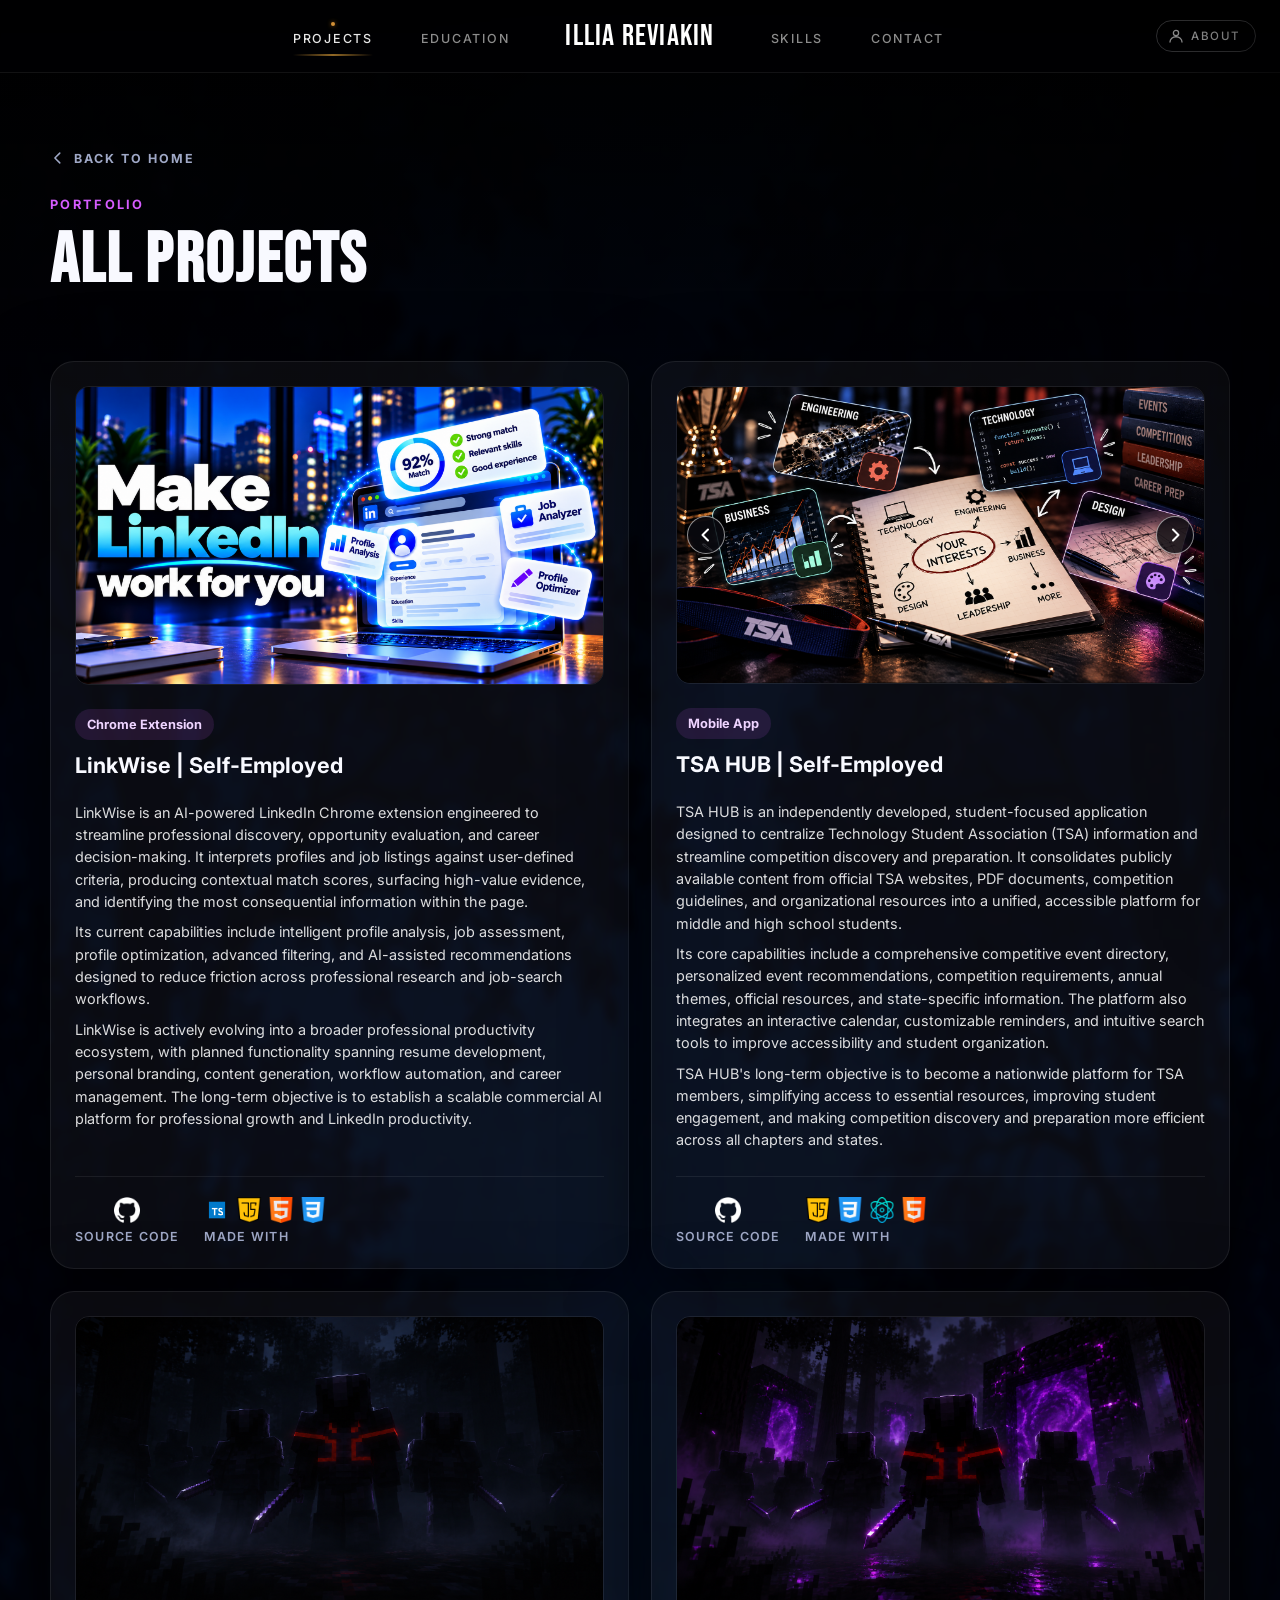
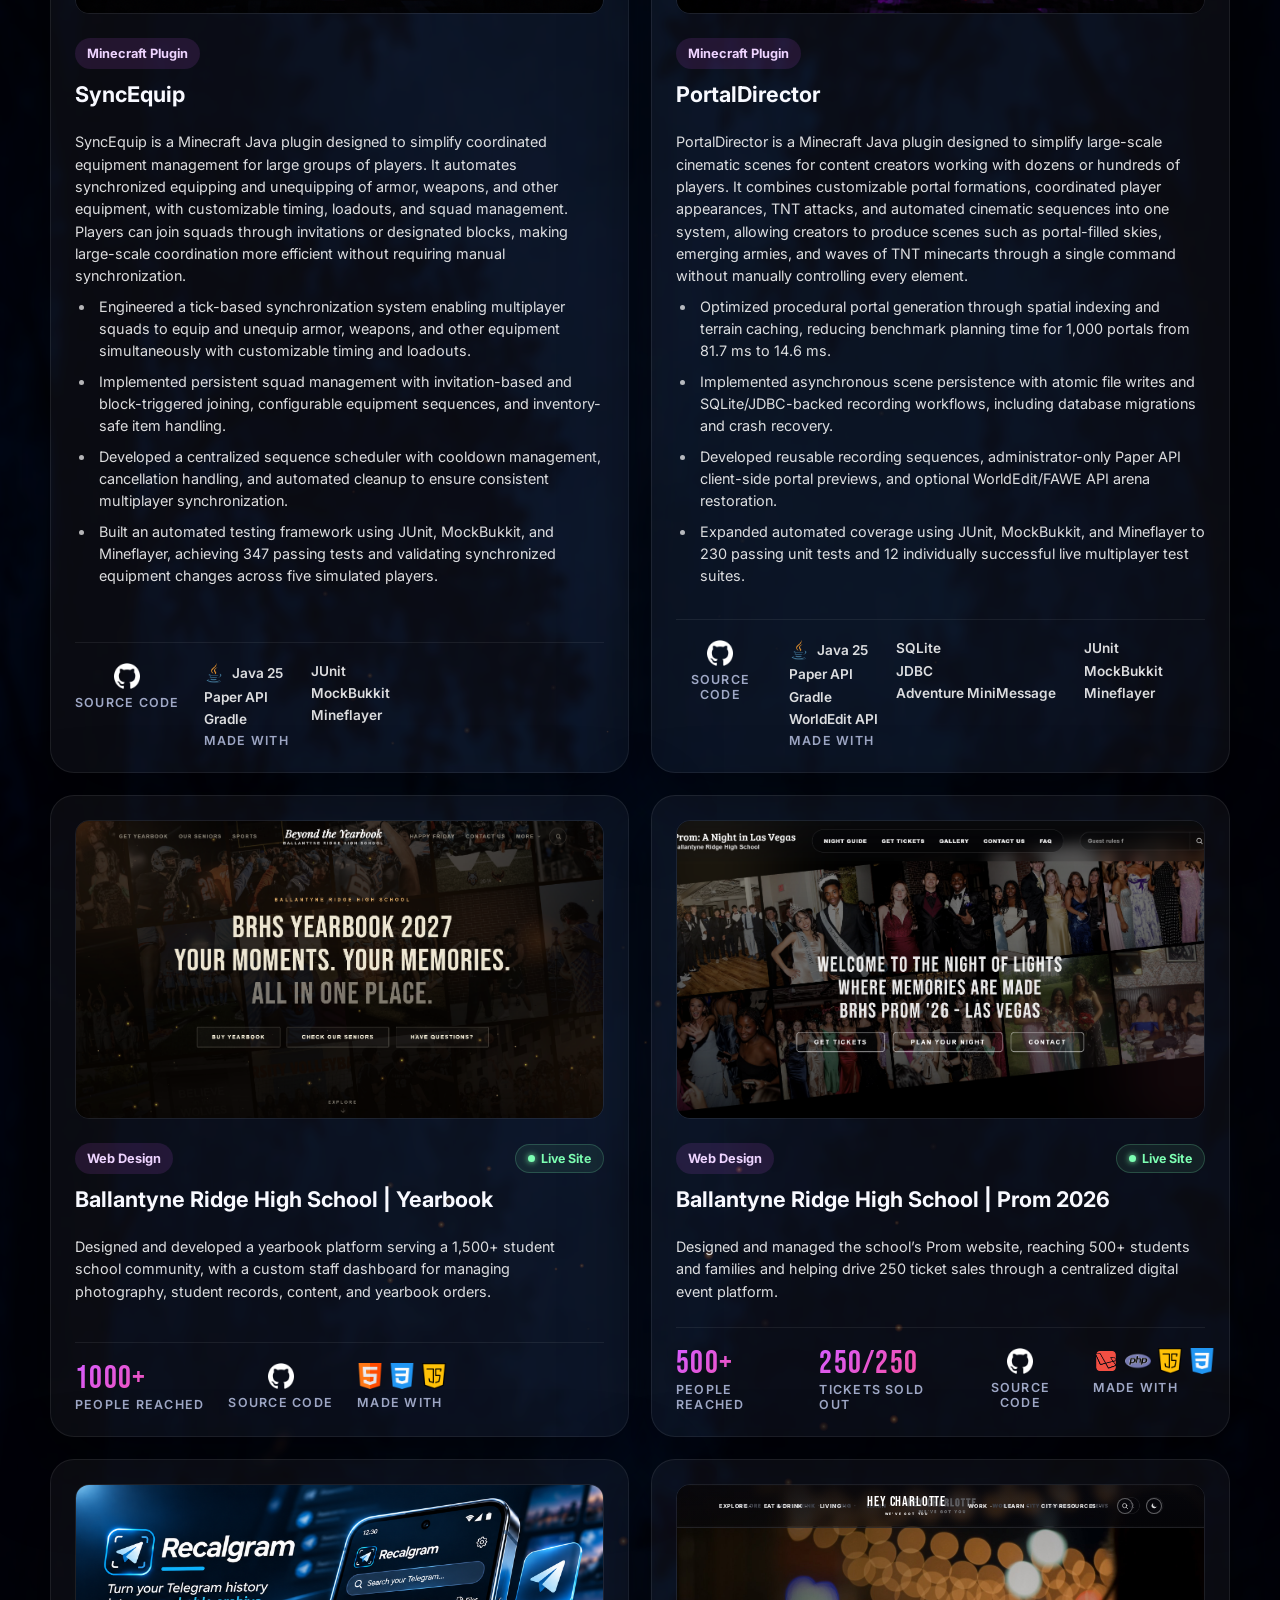
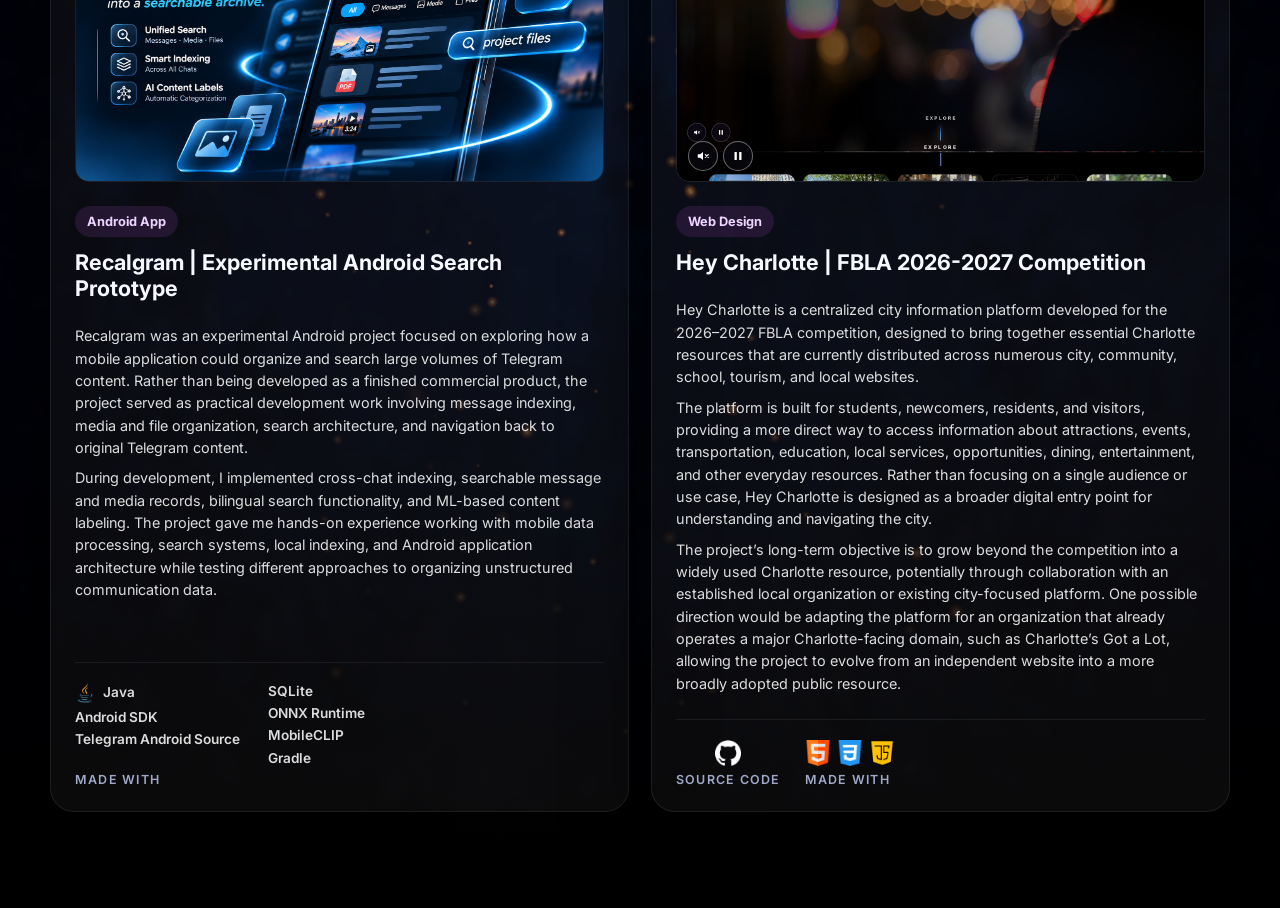
==== commit 79e1b2f8: "update tech lists for syncequip and portaldirector" ====
--- a/projects.html
+++ b/projects.html
@@ -208,7 +208,7 @@
                                         <li>Gradle</li>
                                     </ul>
                                     <ul class="project-tech-col">
-                                        <li>JUnit 5</li>
+                                        <li>JUnit</li>
                                         <li>MockBukkit</li>
                                         <li>Mineflayer</li>
                                     </ul>
@@ -252,9 +252,17 @@
                                         <li>Gradle</li>
                                     </ul>
                                     <ul class="project-tech-col">
-                                        <li>JUnit 5</li>
+                                        <li>SQLite</li>
+                                        <li>JDBC</li>
+                                        <li>Adventure MiniMessage</li>
+                                    </ul>
+                                    <ul class="project-tech-col">
+                                        <li>JUnit</li>
                                         <li>MockBukkit</li>
                                         <li>Mineflayer</li>
+                                    </ul>
+                                    <ul class="project-tech-col">
+                                        <li>WorldEdit API</li>
                                     </ul>
                                 </div>
                                     <span class="project-stat-label">Made with</span>
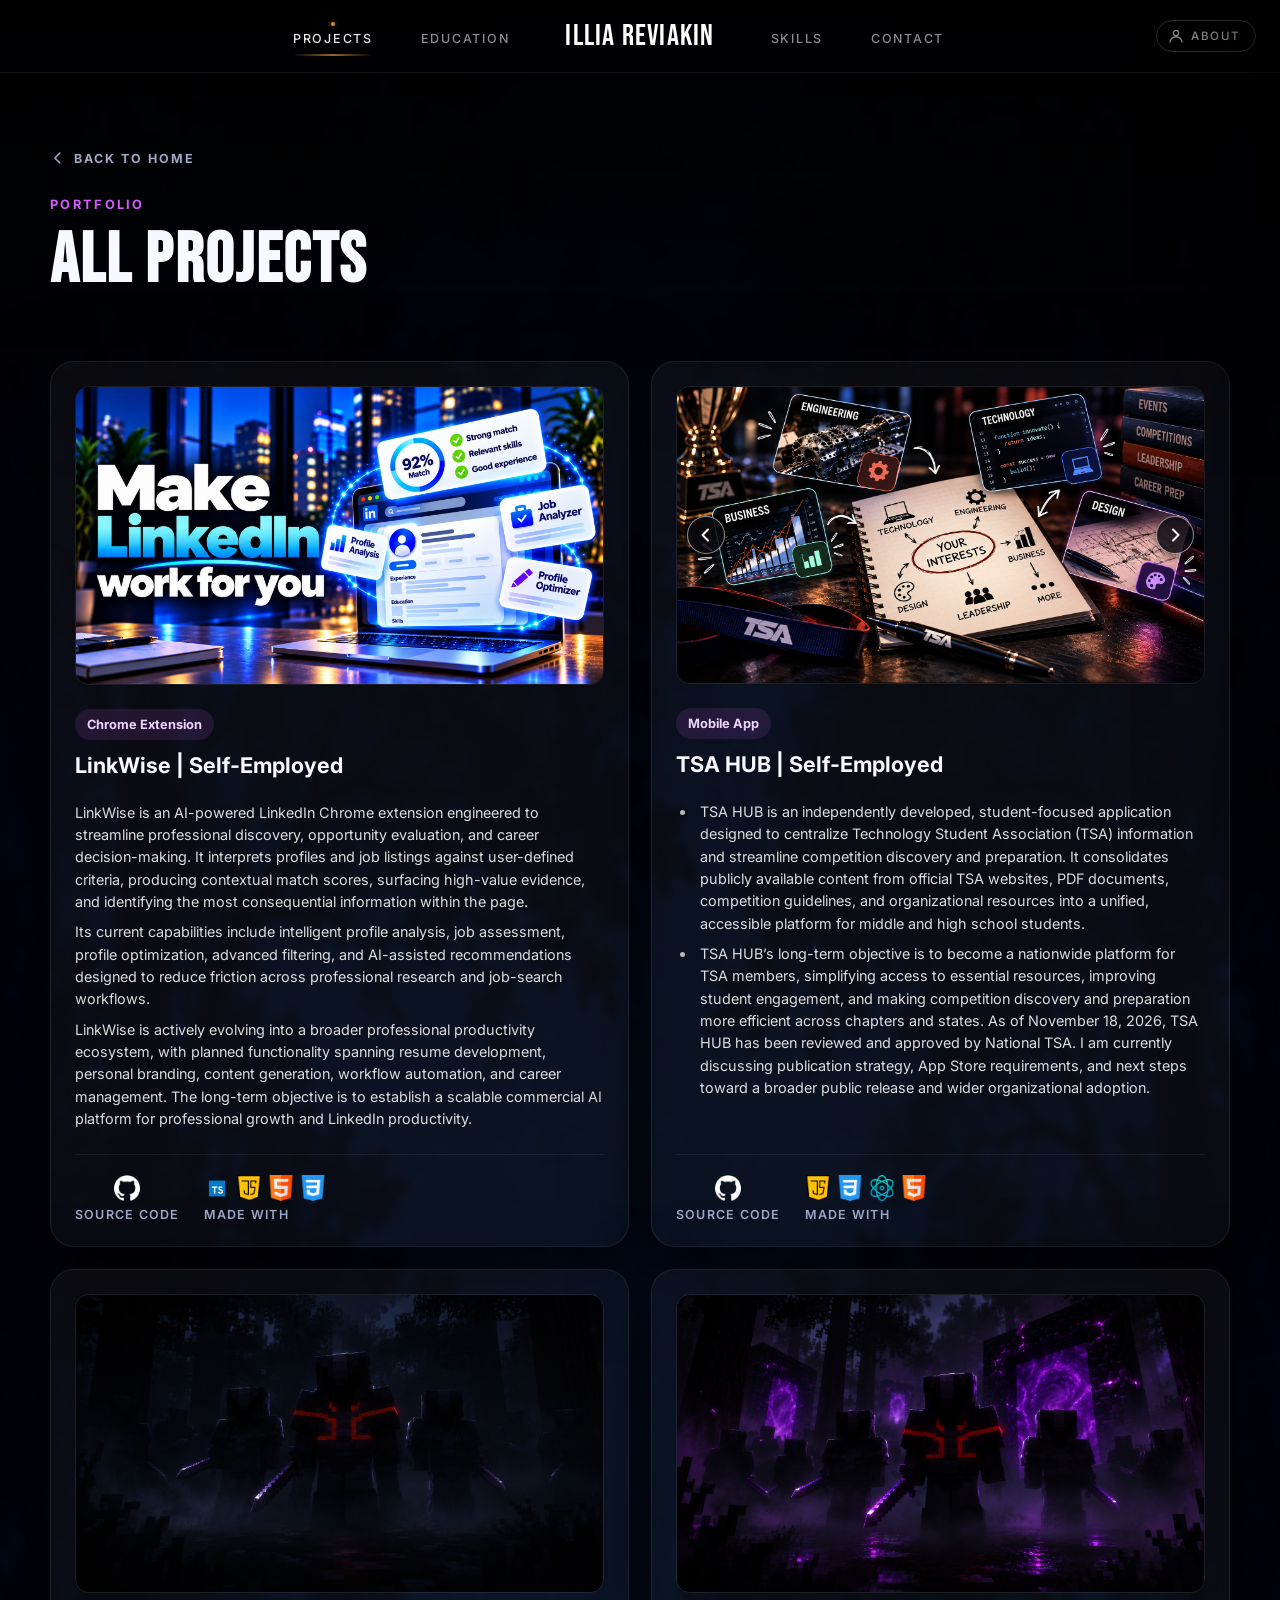
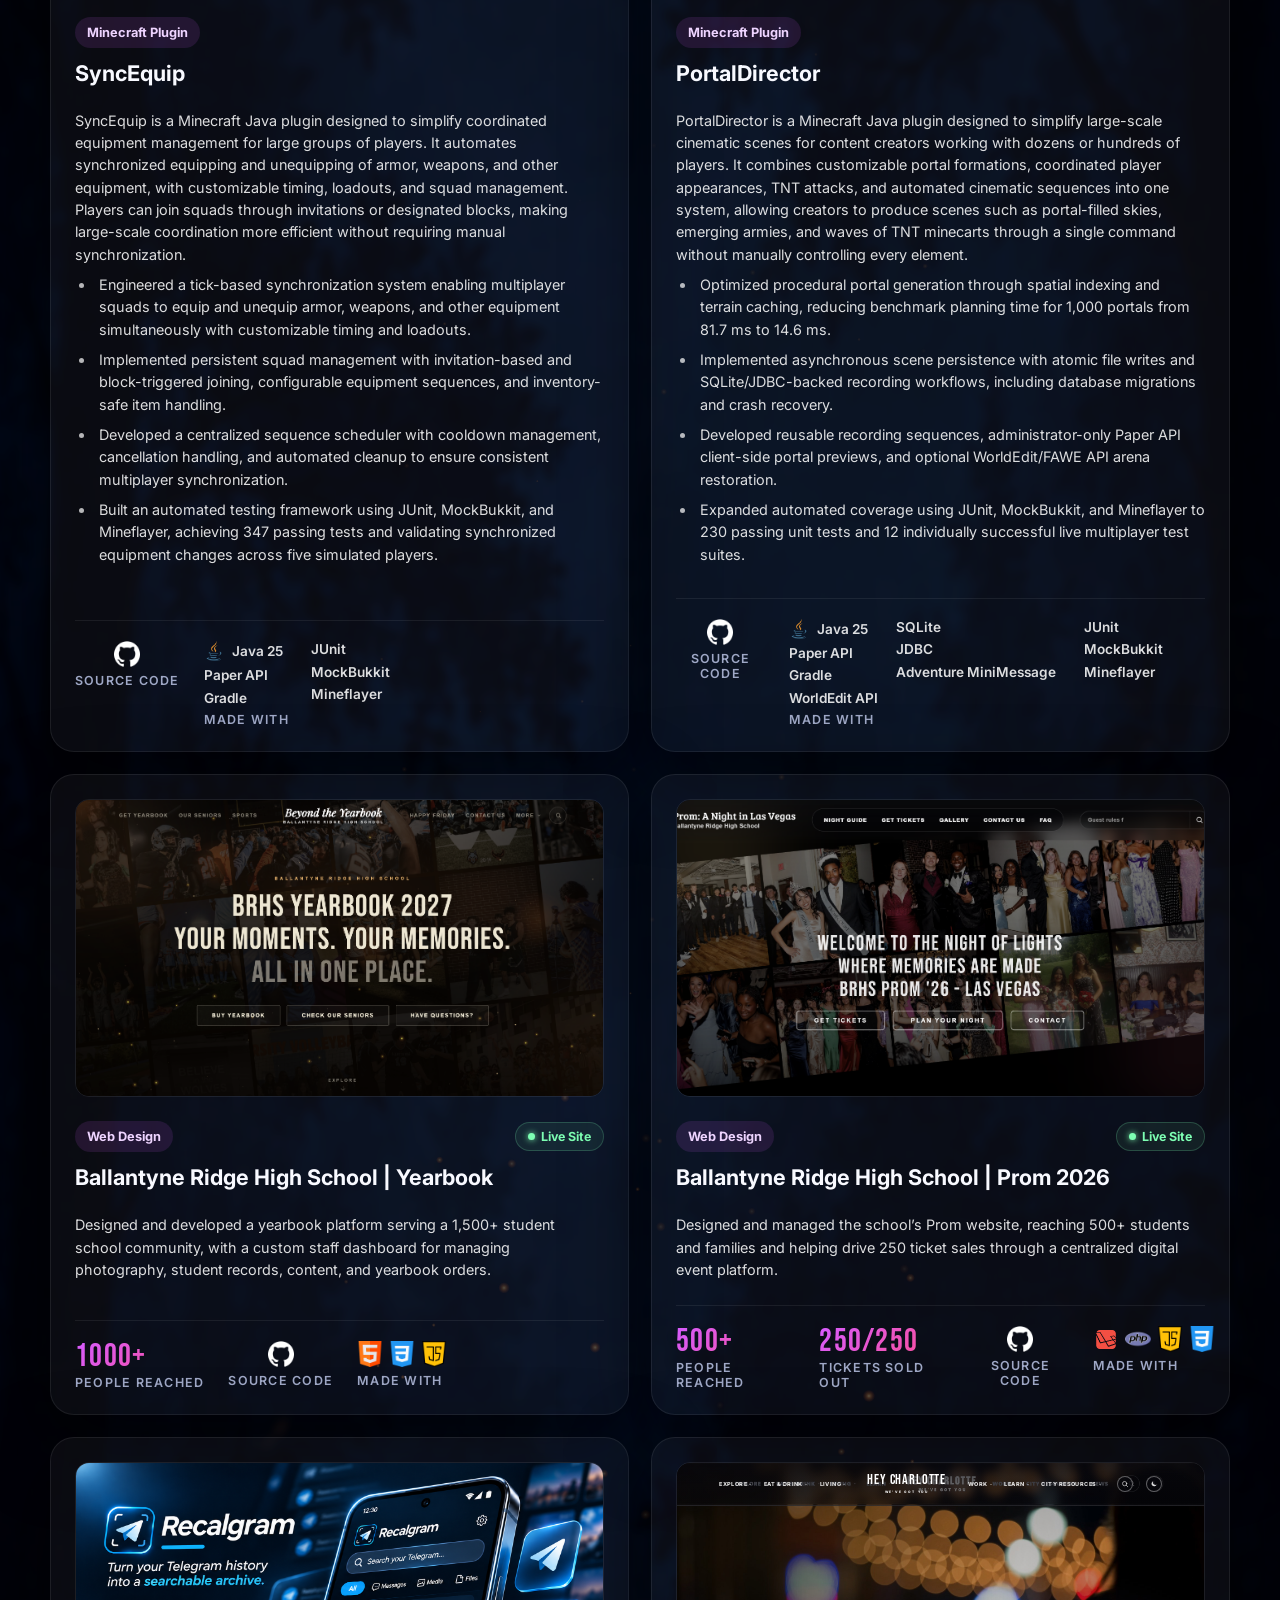
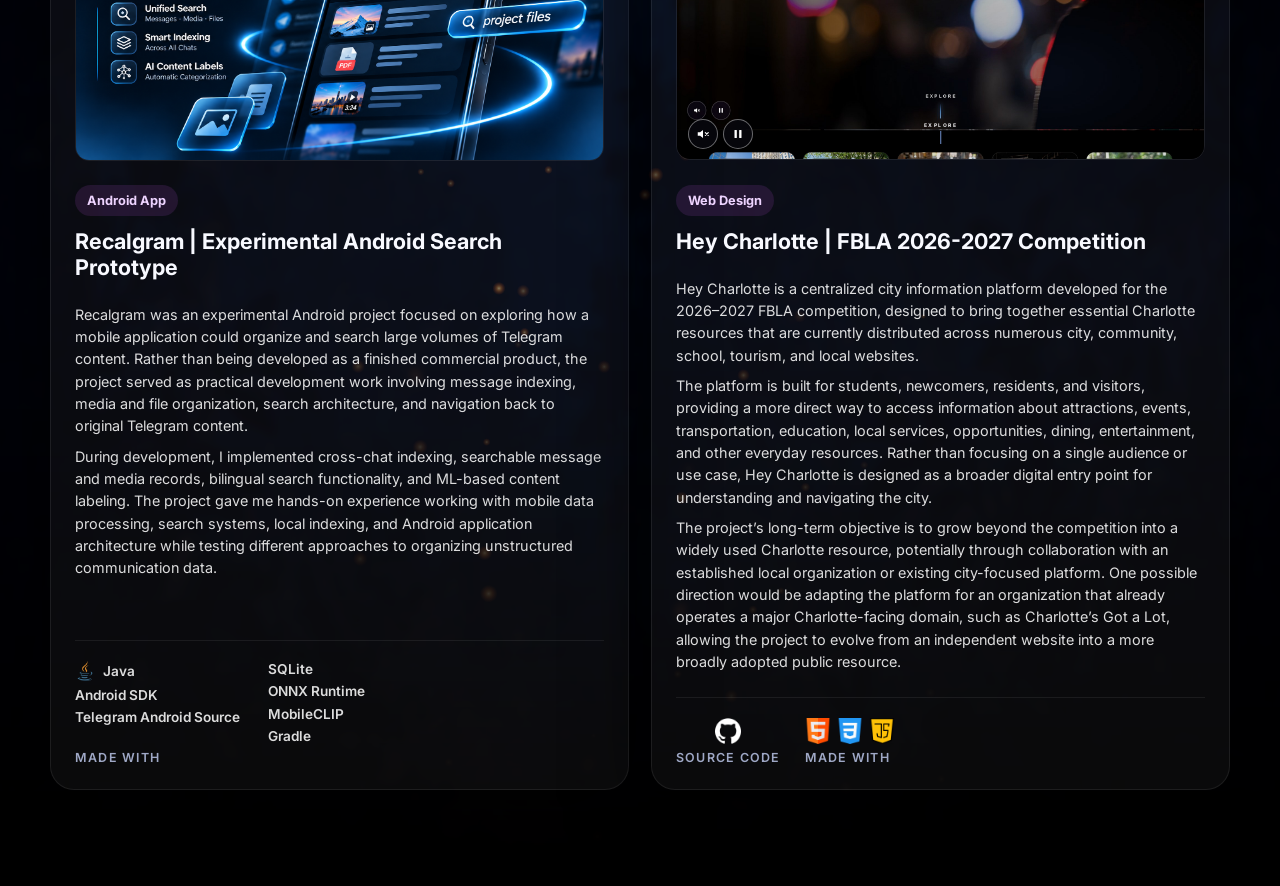
==== commit 8516f6f2: "update tsa hub description" ====
--- a/projects.html
+++ b/projects.html
@@ -153,9 +153,12 @@
                             </div>
                             <h3>TSA HUB | Self-Employed</h3>
                             <ul class="project-bullets">
-                                <li>TSA HUB is an independently developed, student-focused application designed to centralize Technology Student Association (TSA) information and streamline competition discovery and preparation. It consolidates publicly available content from official TSA websites, PDF documents, competition guidelines, and organizational resources into a unified, accessible platform for middle and high school students.</li>
-                                <li>Its core capabilities include a comprehensive competitive event directory, personalized event recommendations, competition requirements, annual themes, official resources, and state-specific information. The platform also integrates an interactive calendar, customizable reminders, and intuitive search tools to improve accessibility and student organization.</li>
-                                <li>TSA HUB's long-term objective is to become a nationwide platform for TSA members, simplifying access to essential resources, improving student engagement, and making competition discovery and preparation more efficient across all chapters and states.</li>
+                                <li>
+                                    <ul class="project-dots">
+                                        <li>TSA HUB is an independently developed, student-focused application designed to centralize Technology Student Association (TSA) information and streamline competition discovery and preparation. It consolidates publicly available content from official TSA websites, PDF documents, competition guidelines, and organizational resources into a unified, accessible platform for middle and high school students.</li>
+                                        <li>TSA HUB’s long-term objective is to become a nationwide platform for TSA members, simplifying access to essential resources, improving student engagement, and making competition discovery and preparation more efficient across chapters and states. As of November 18, 2026, TSA HUB has been reviewed and approved by National TSA. I am currently discussing publication strategy, App Store requirements, and next steps toward a broader public release and wider organizational adoption.</li>
+                                    </ul>
+                                </li>
                             </ul>
                             <div class="project-stats">
                                 <a href="https://github.com/irev1ak1n/tsa-hub" target="_blank" rel="noopener" class="project-stat project-stat-github" aria-label="TSA HUB source code on GitHub">
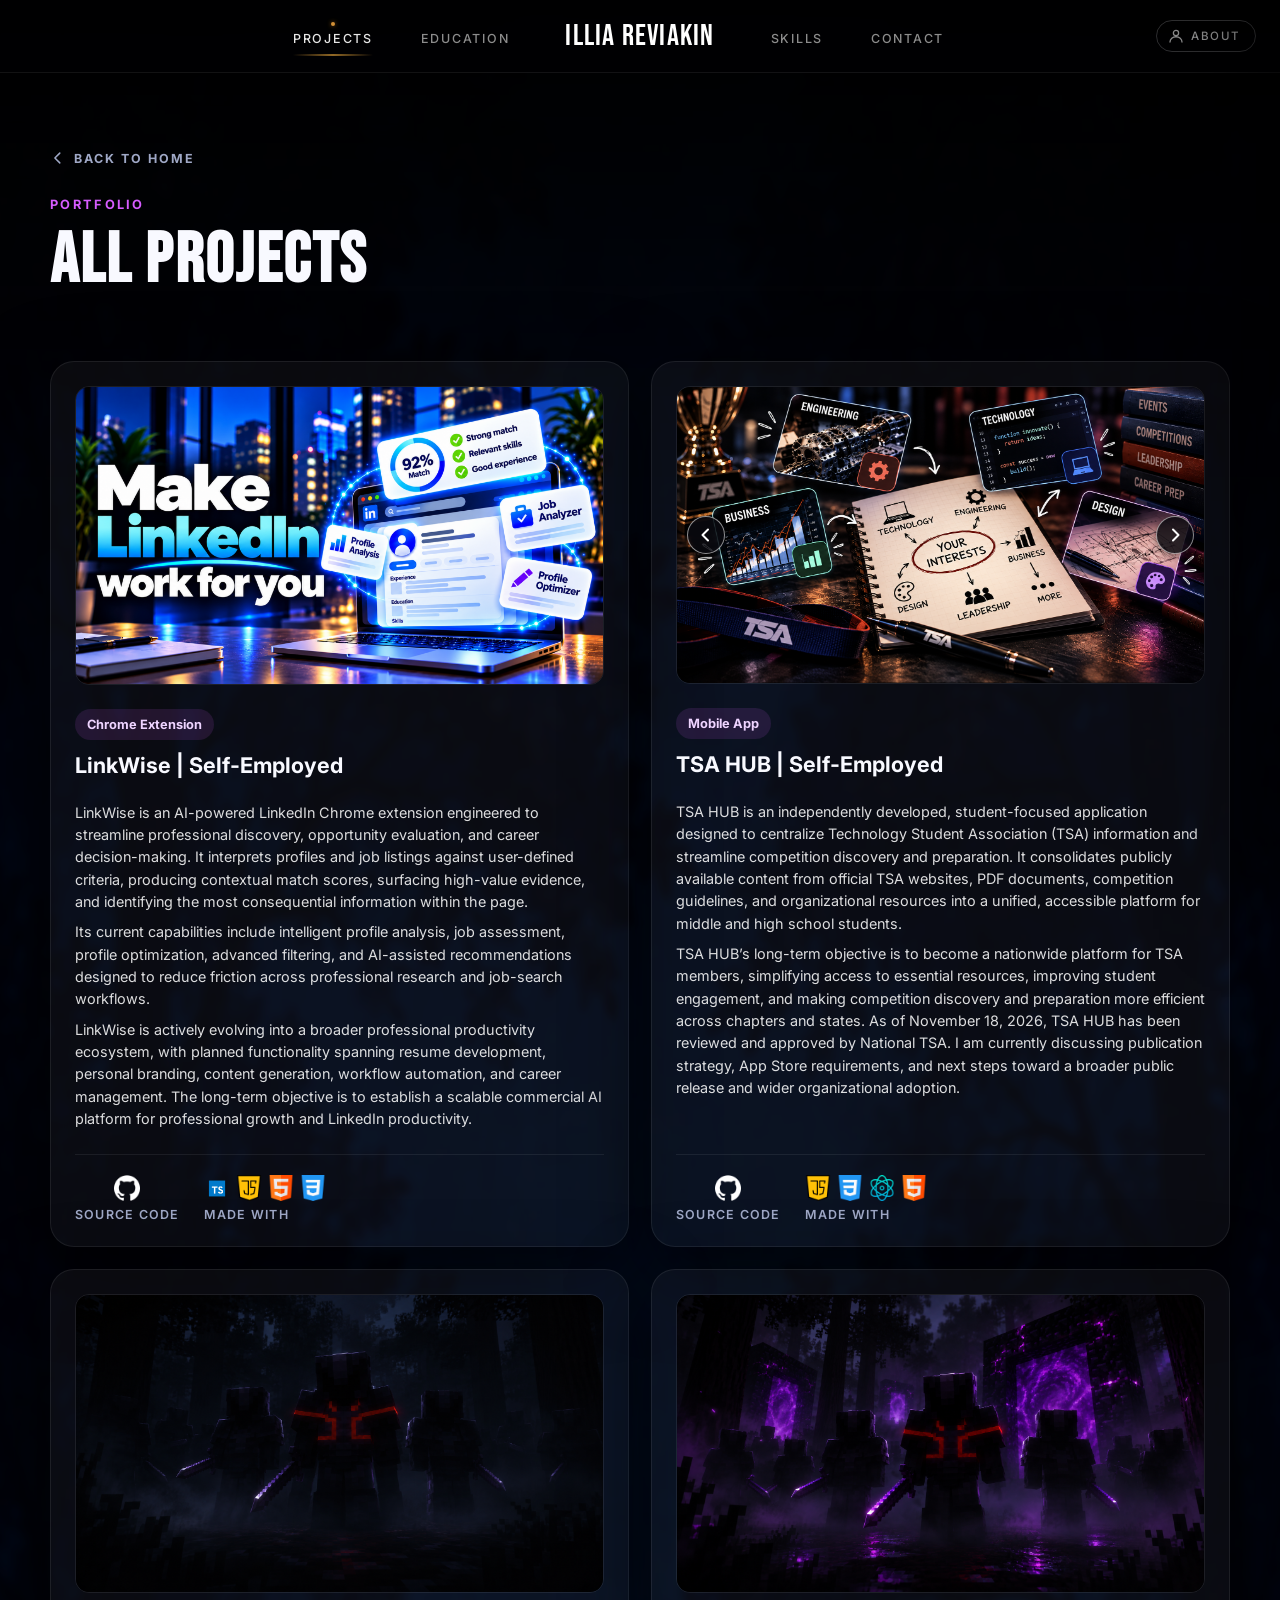
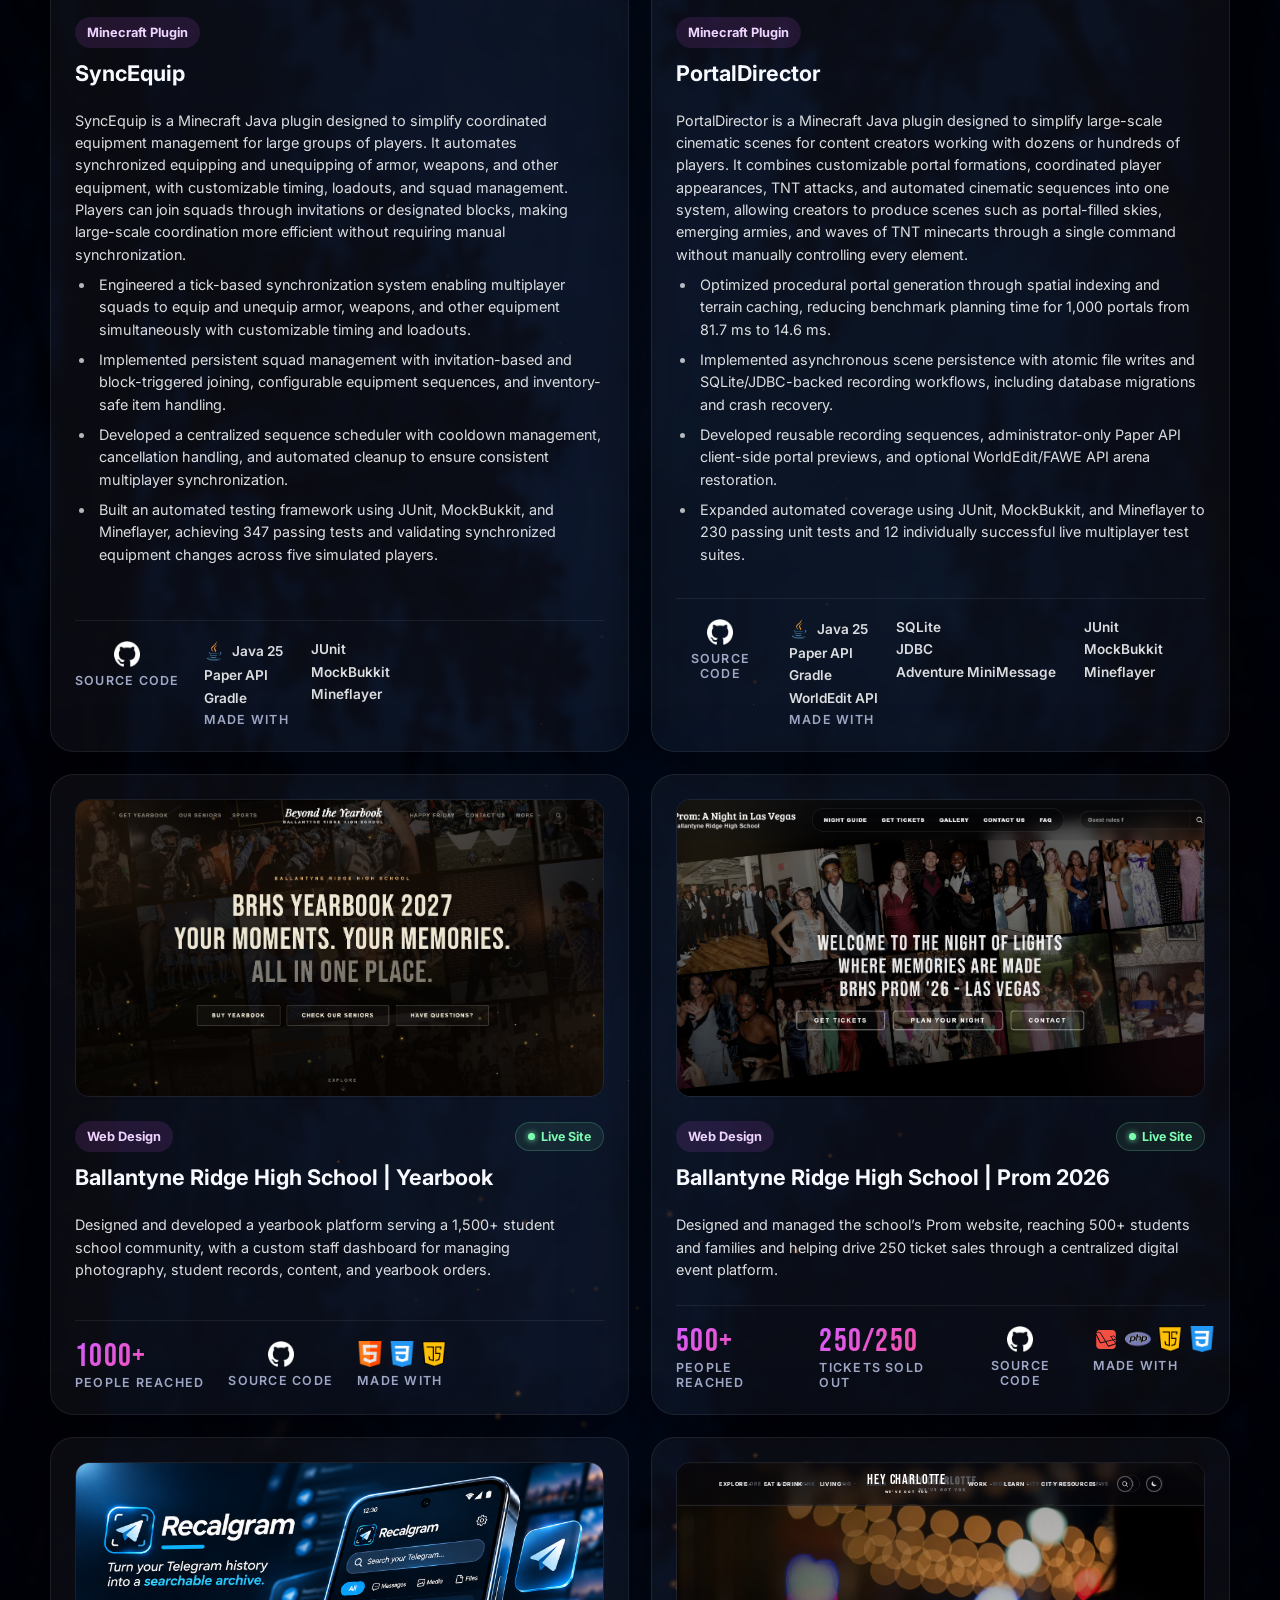
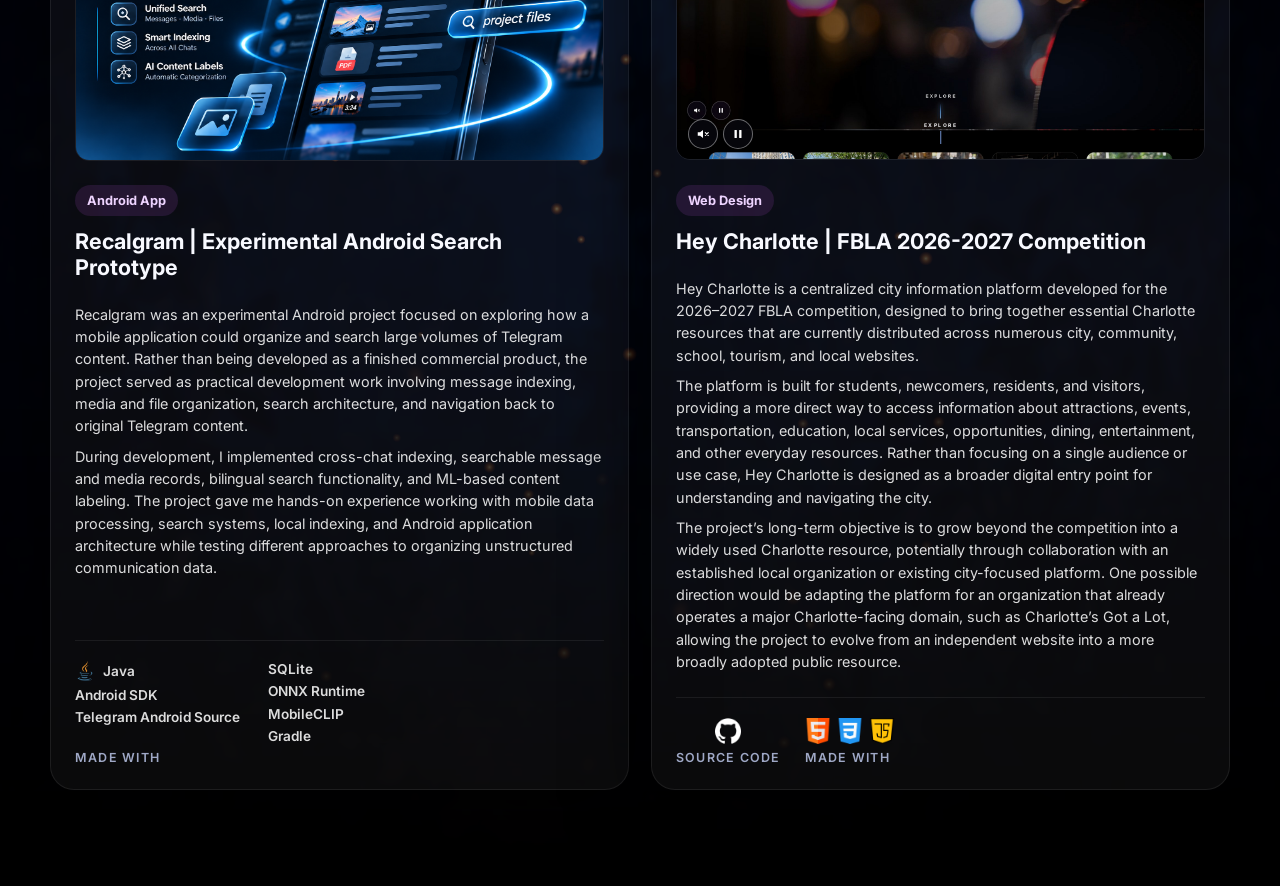
==== commit 0e154de9: "tsa hub text without bullets" ====
--- a/projects.html
+++ b/projects.html
@@ -153,12 +153,8 @@
                             </div>
                             <h3>TSA HUB | Self-Employed</h3>
                             <ul class="project-bullets">
-                                <li>
-                                    <ul class="project-dots">
                                         <li>TSA HUB is an independently developed, student-focused application designed to centralize Technology Student Association (TSA) information and streamline competition discovery and preparation. It consolidates publicly available content from official TSA websites, PDF documents, competition guidelines, and organizational resources into a unified, accessible platform for middle and high school students.</li>
                                         <li>TSA HUB’s long-term objective is to become a nationwide platform for TSA members, simplifying access to essential resources, improving student engagement, and making competition discovery and preparation more efficient across chapters and states. As of November 18, 2026, TSA HUB has been reviewed and approved by National TSA. I am currently discussing publication strategy, App Store requirements, and next steps toward a broader public release and wider organizational adoption.</li>
-                                    </ul>
-                                </li>
                             </ul>
                             <div class="project-stats">
                                 <a href="https://github.com/irev1ak1n/tsa-hub" target="_blank" rel="noopener" class="project-stat project-stat-github" aria-label="TSA HUB source code on GitHub">
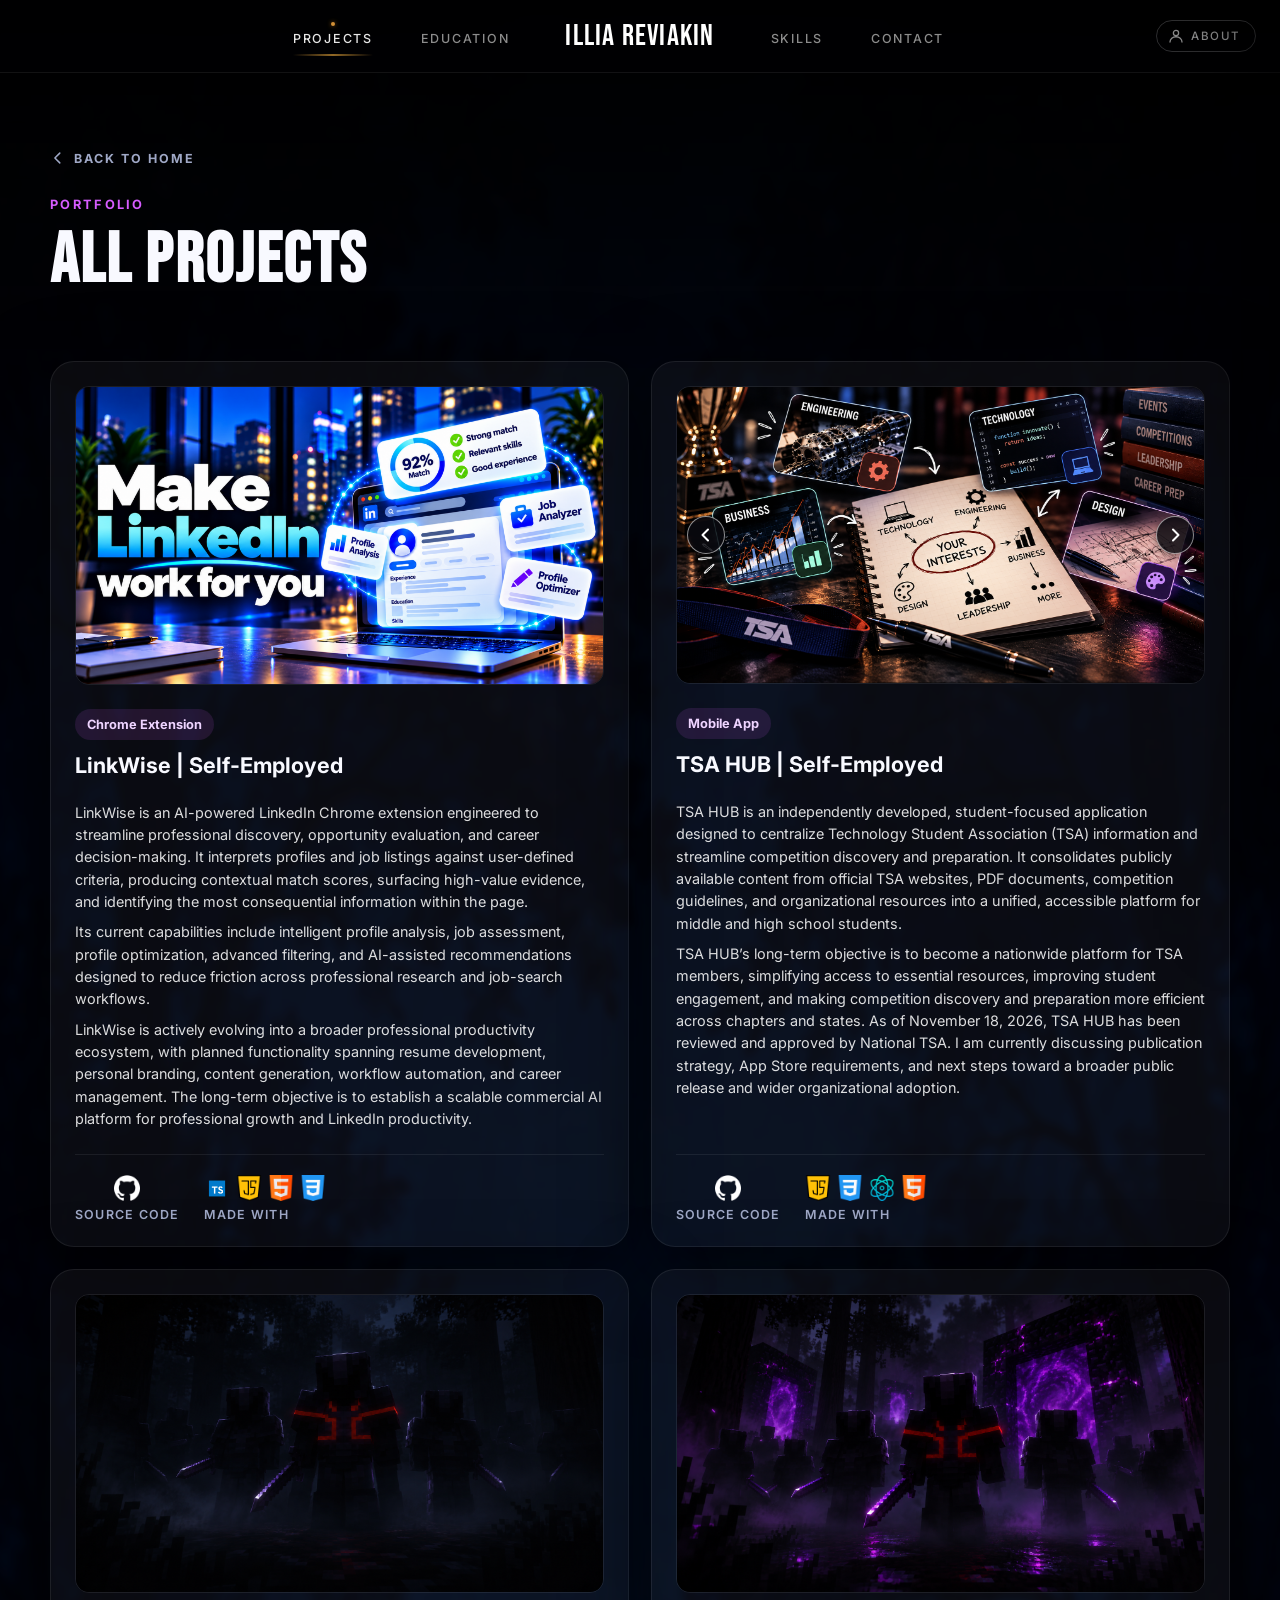
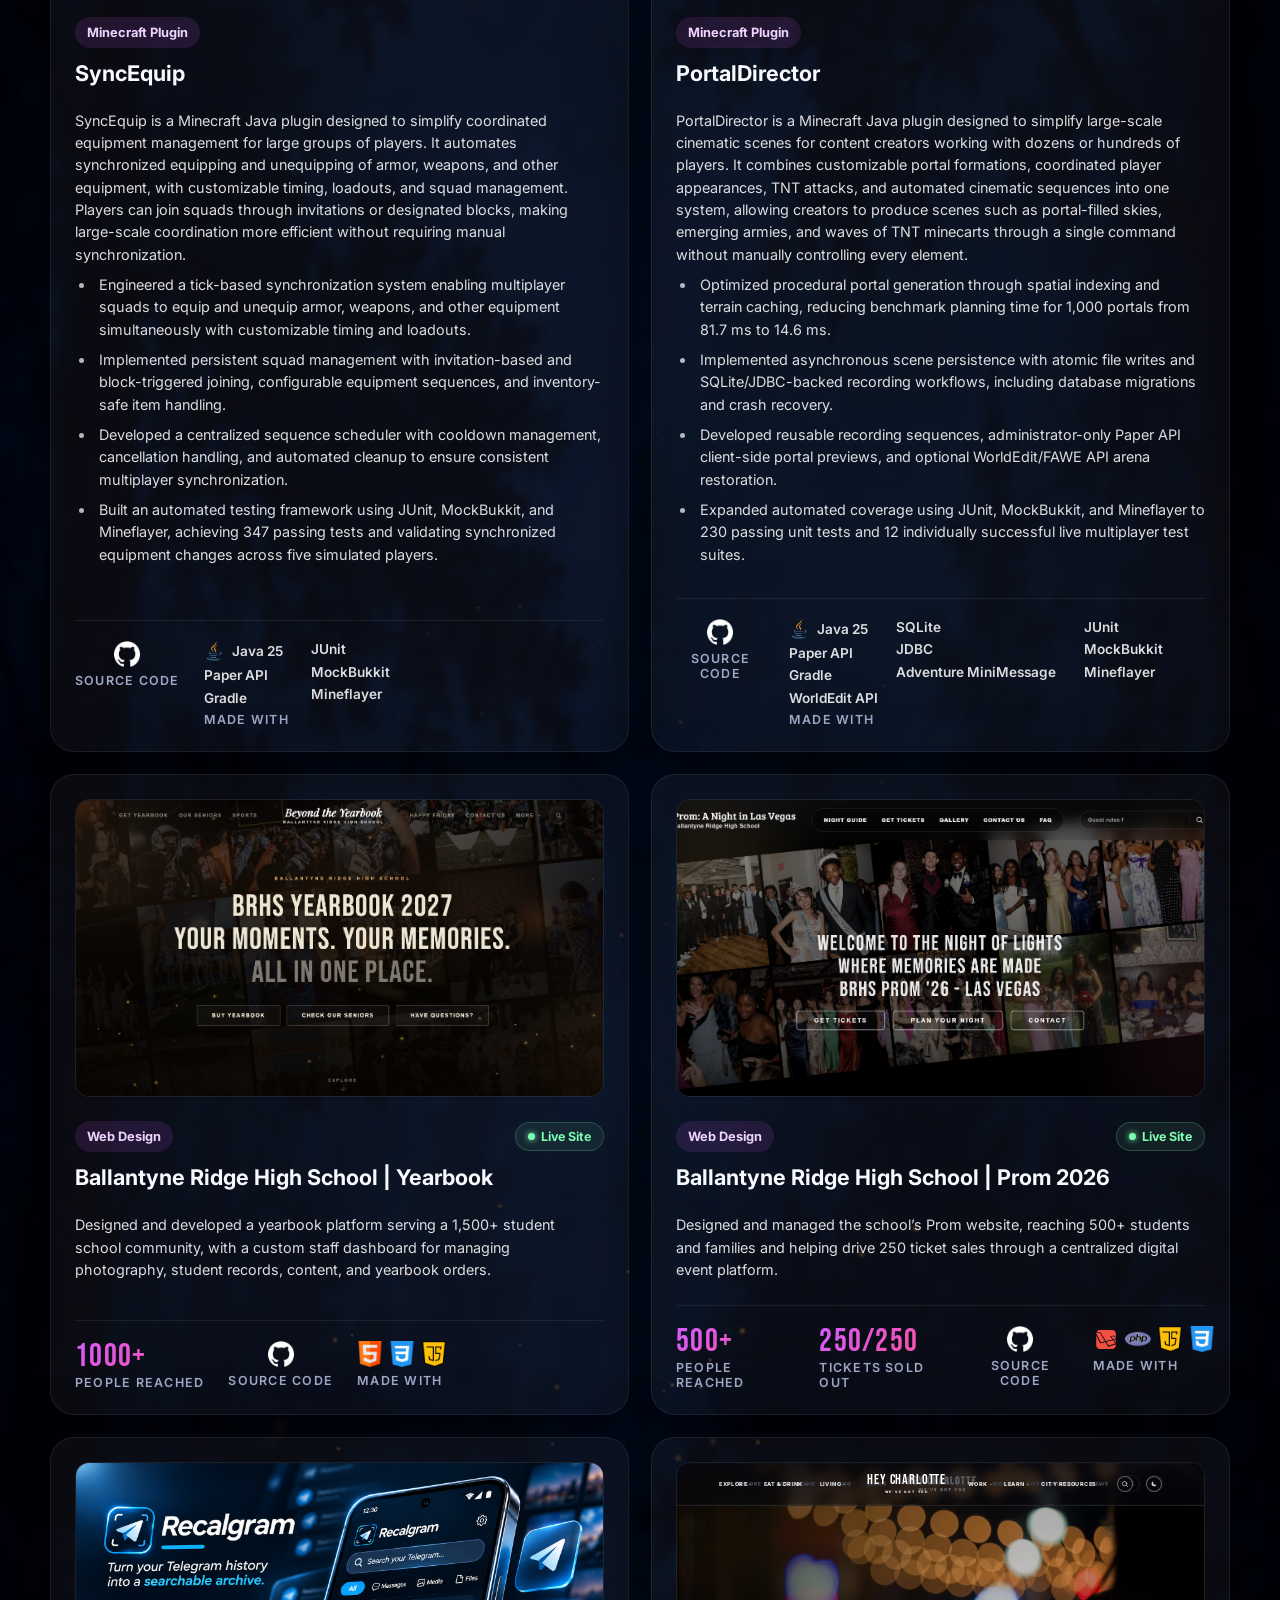
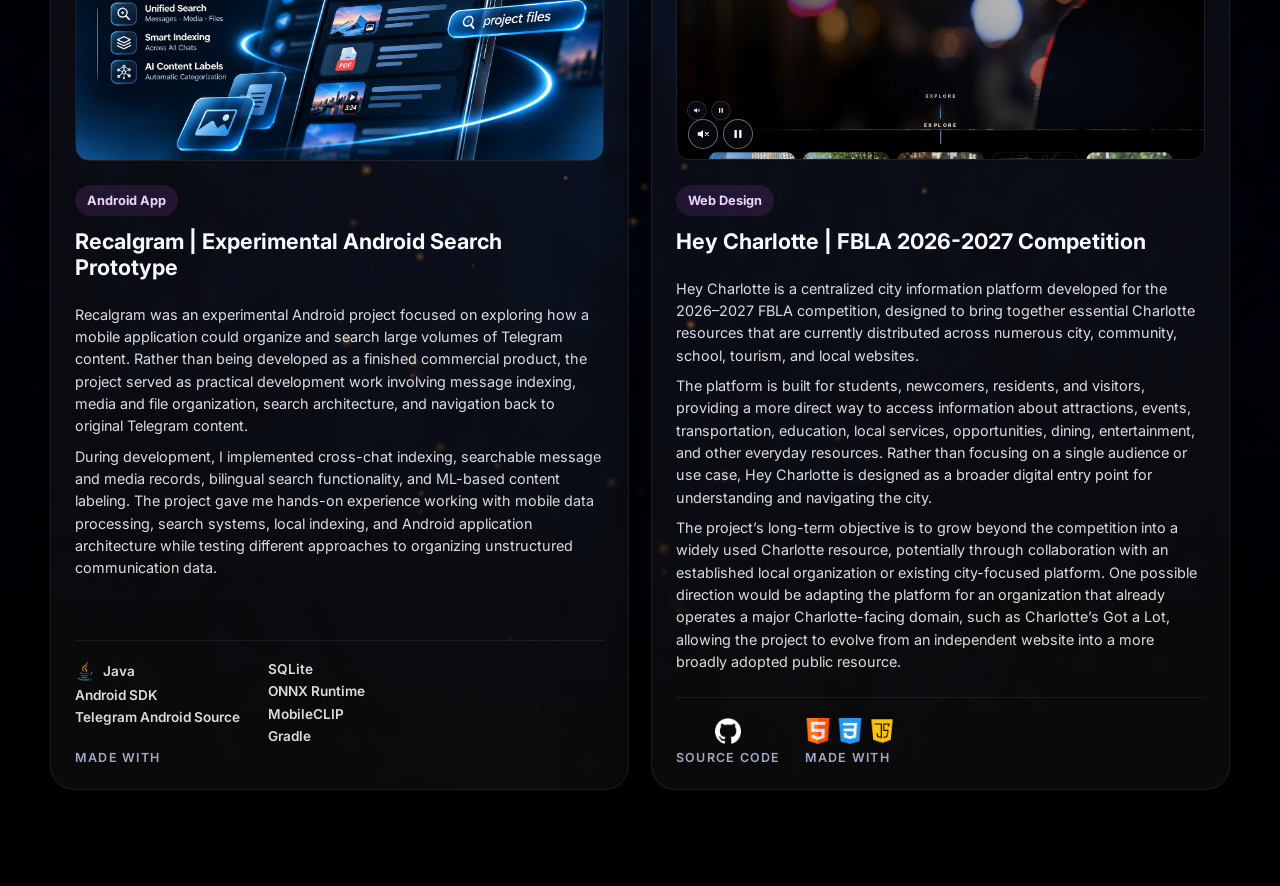
==== commit 047df765: "add vercel analytics" ====
--- a/projects.html
+++ b/projects.html
@@ -26,6 +26,8 @@
             z-index: 1;
         }
     </style>
+    <script>window.va = window.va || function () { (window.va.q = window.va.q || []).push(arguments); };</script>
+    <script defer src="/_vercel/insights/script.js"></script>
 </head>
 <body>
 
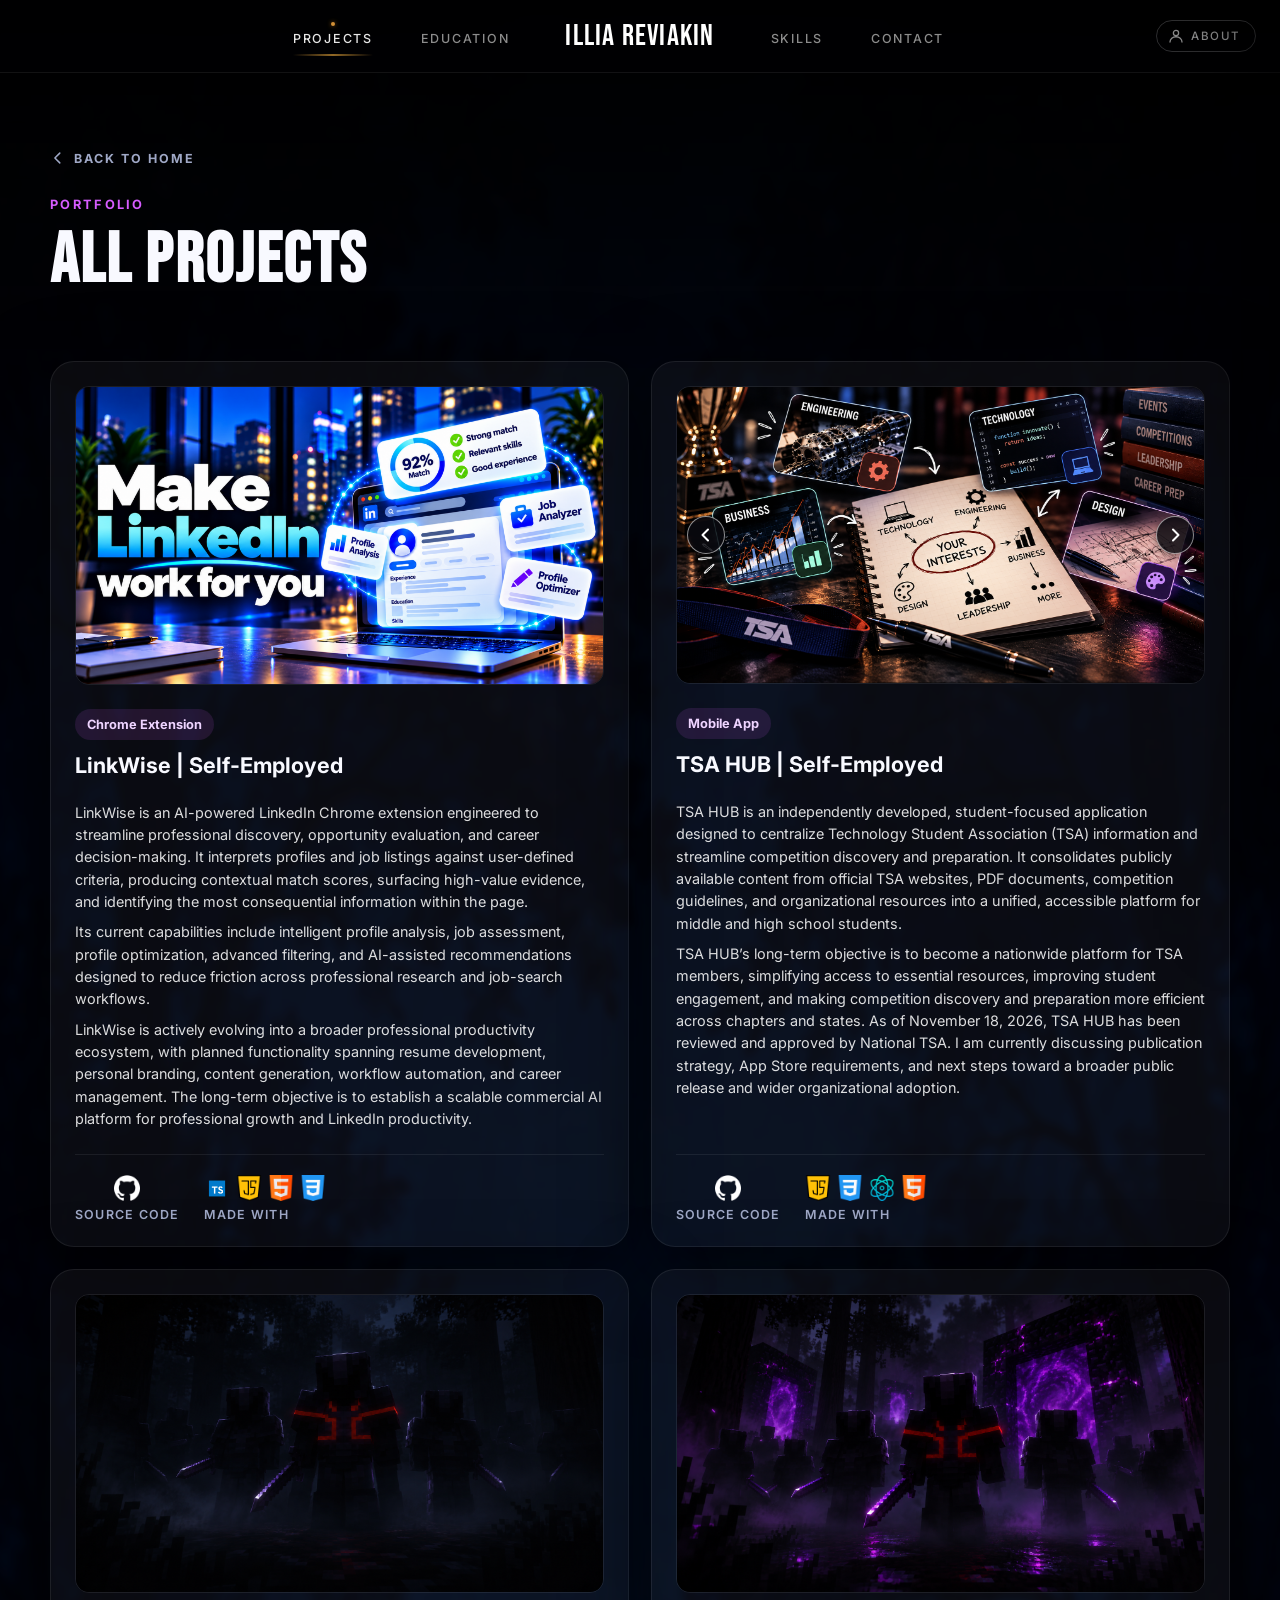
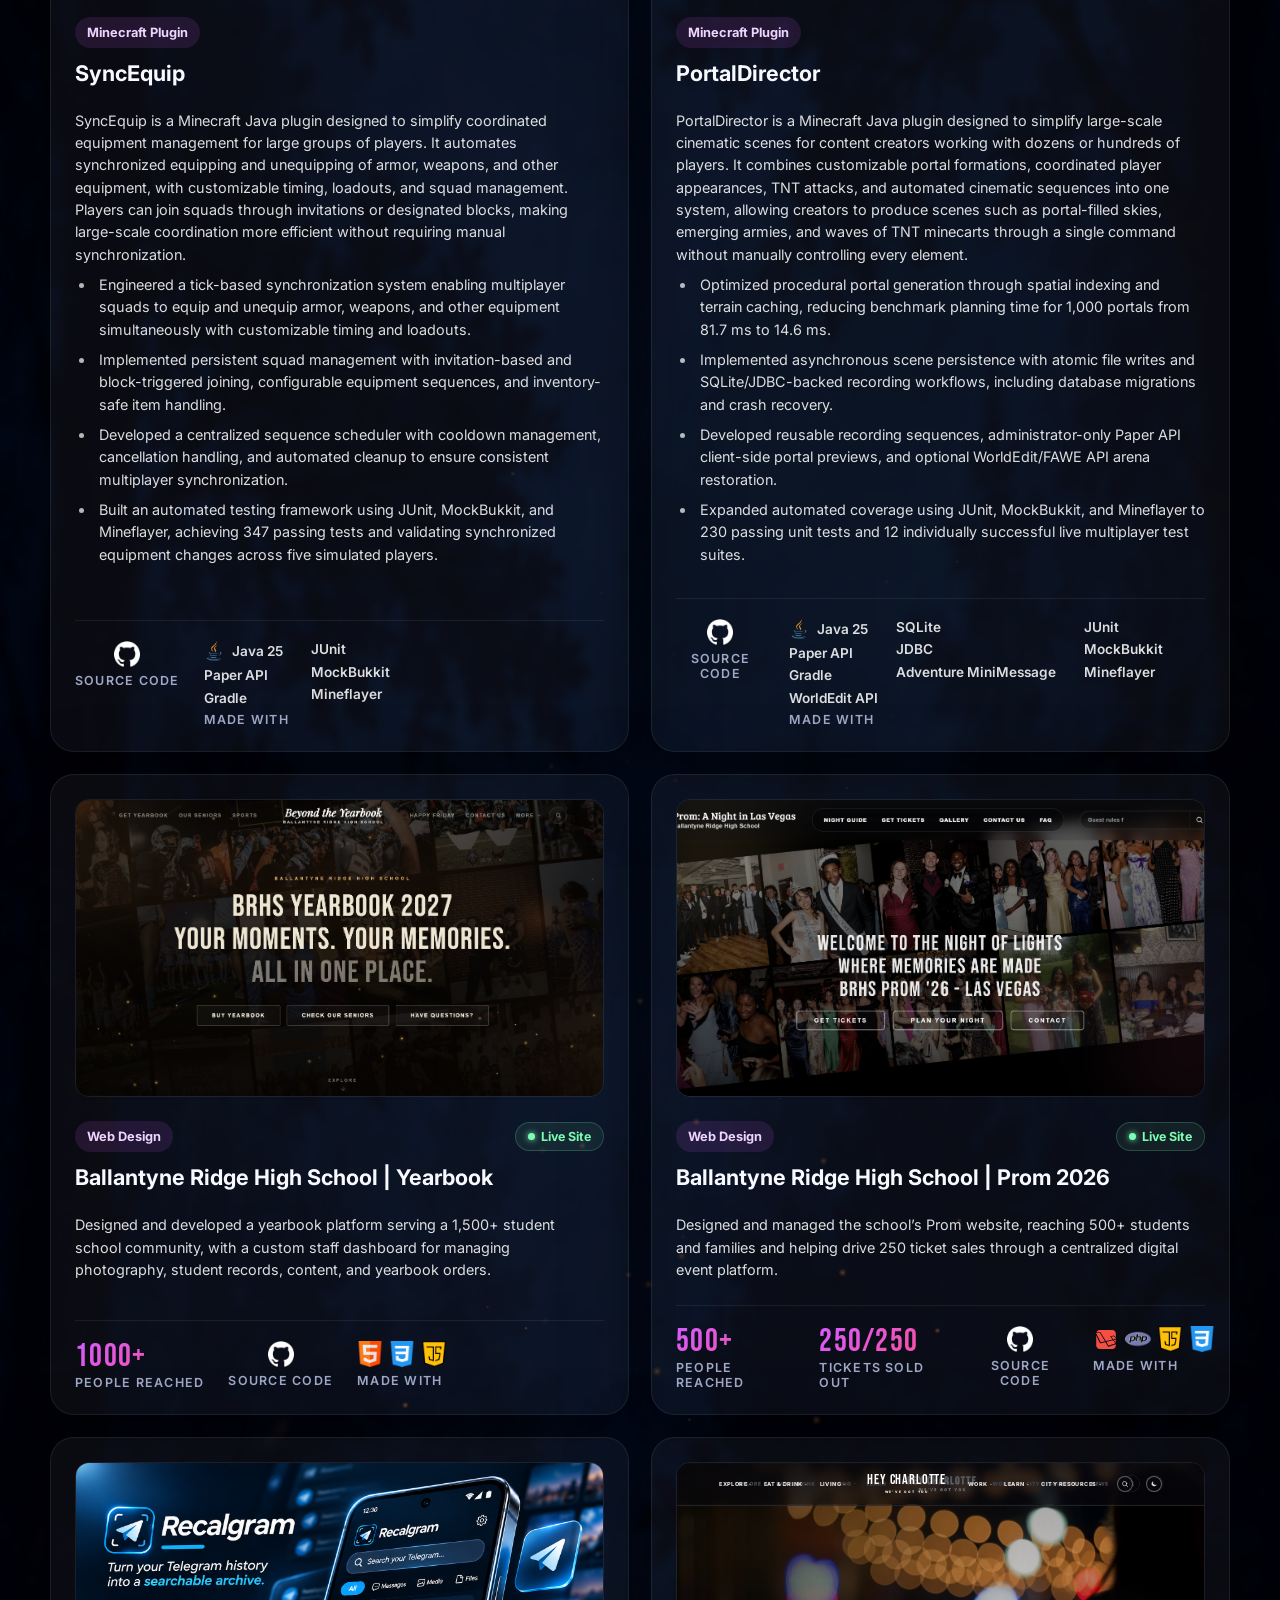
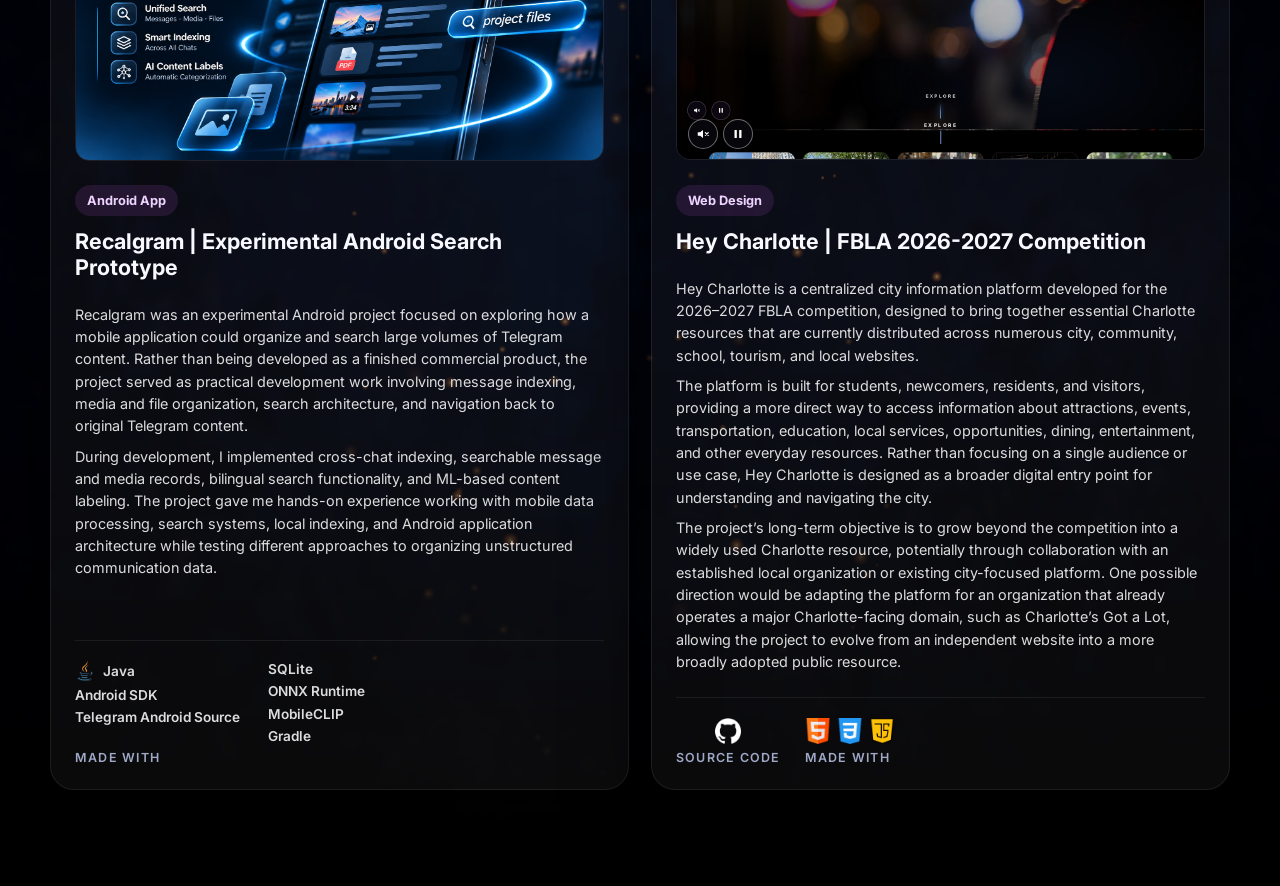
==== commit 09f34c5e: "Install Vercel Web Analytics # Vercel Web Analytics Installation Report  ## Summary Successfully con" ====
--- a/projects.html
+++ b/projects.html
@@ -26,7 +26,9 @@
             z-index: 1;
         }
     </style>
-    <script>window.va = window.va || function () { (window.va.q = window.va.q || []).push(arguments); };</script>
+    <script>
+      window.va = window.va || function () { (window.vaq = window.vaq || []).push(arguments); };
+    </script>
     <script defer src="/_vercel/insights/script.js"></script>
 </head>
 <body>
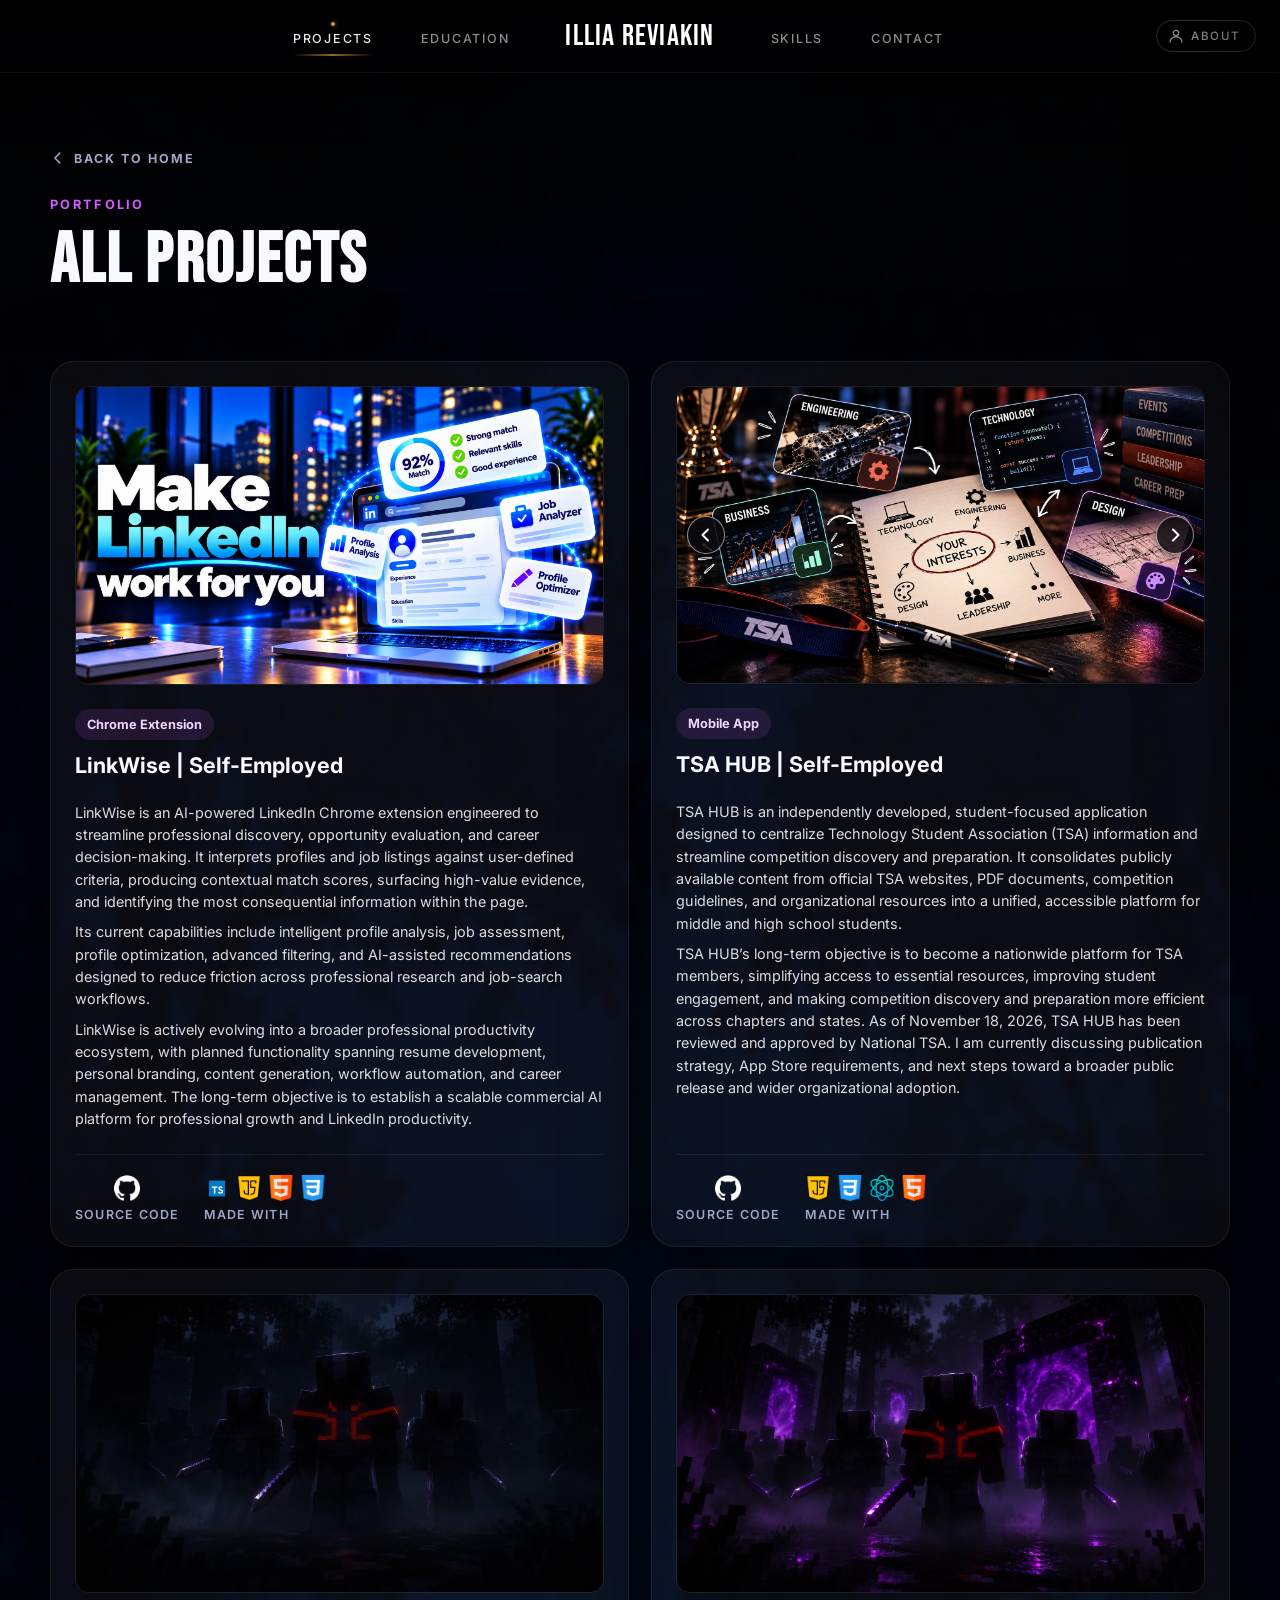
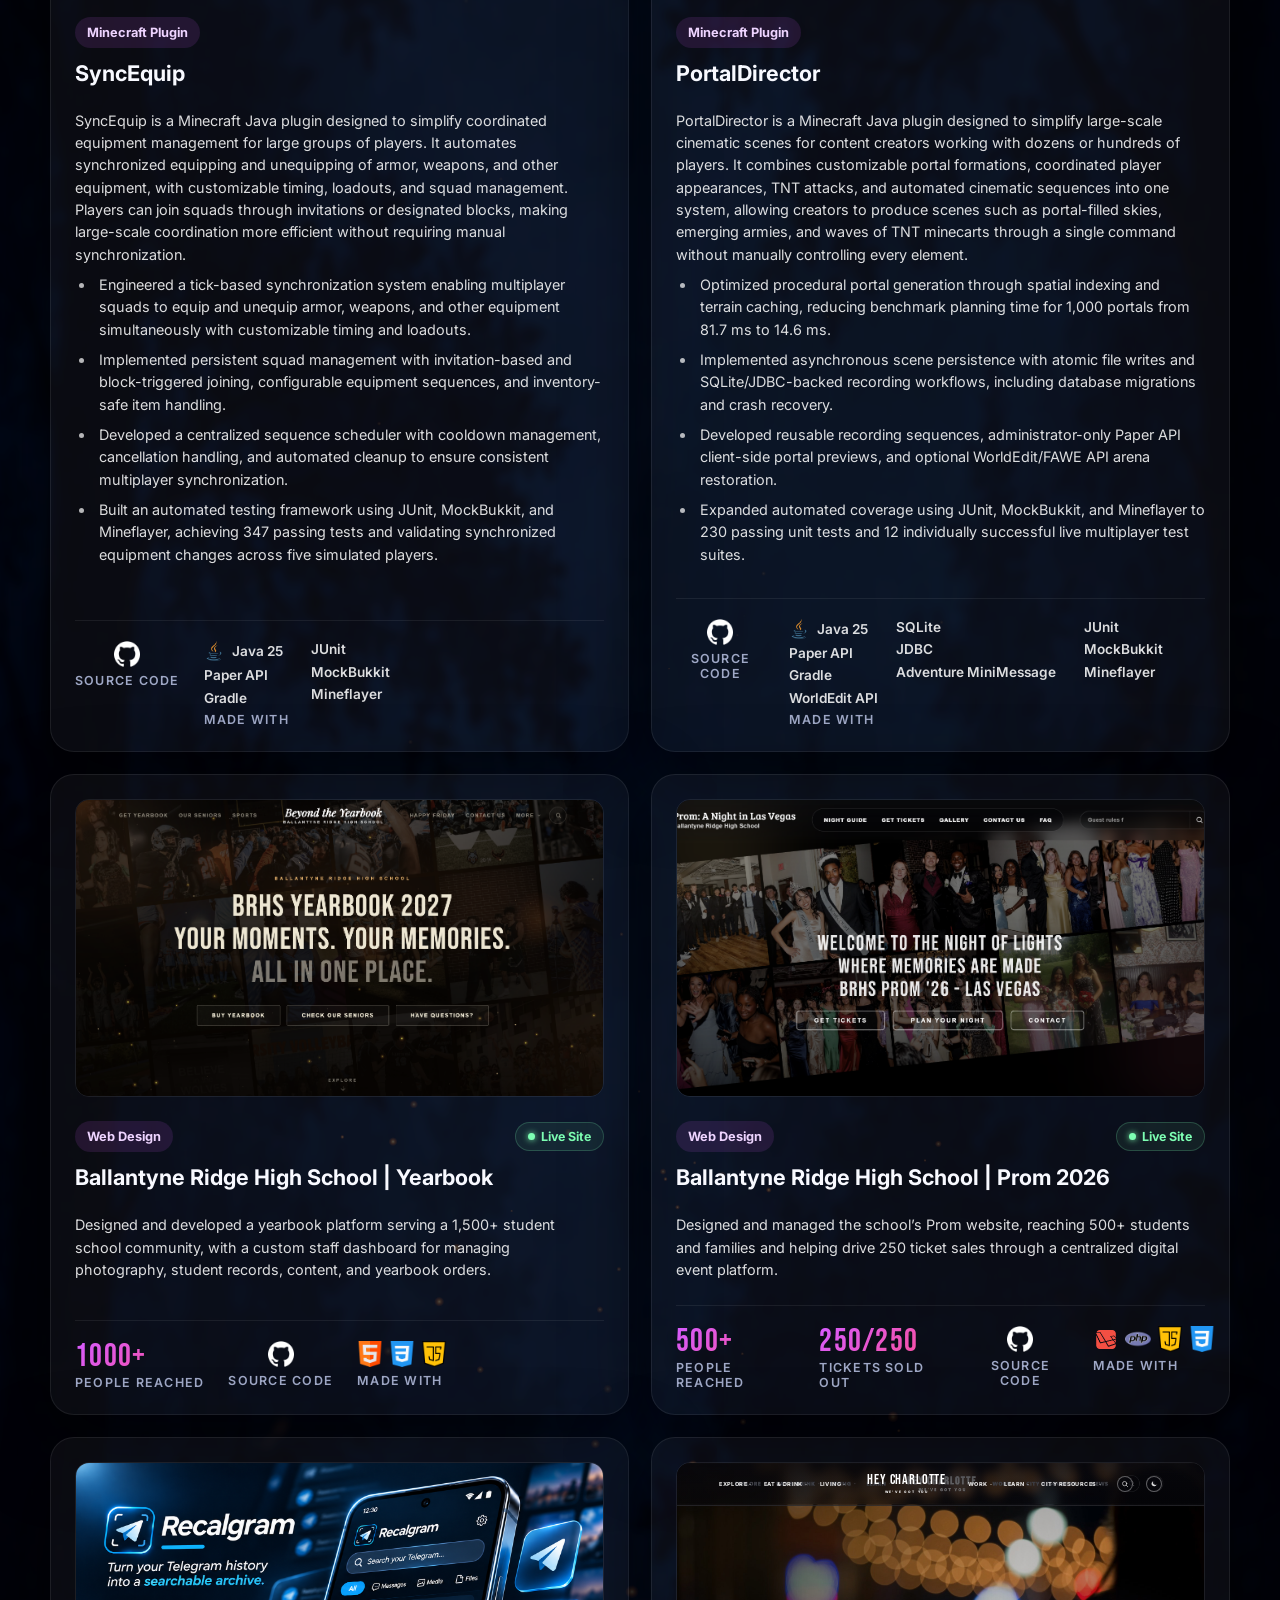
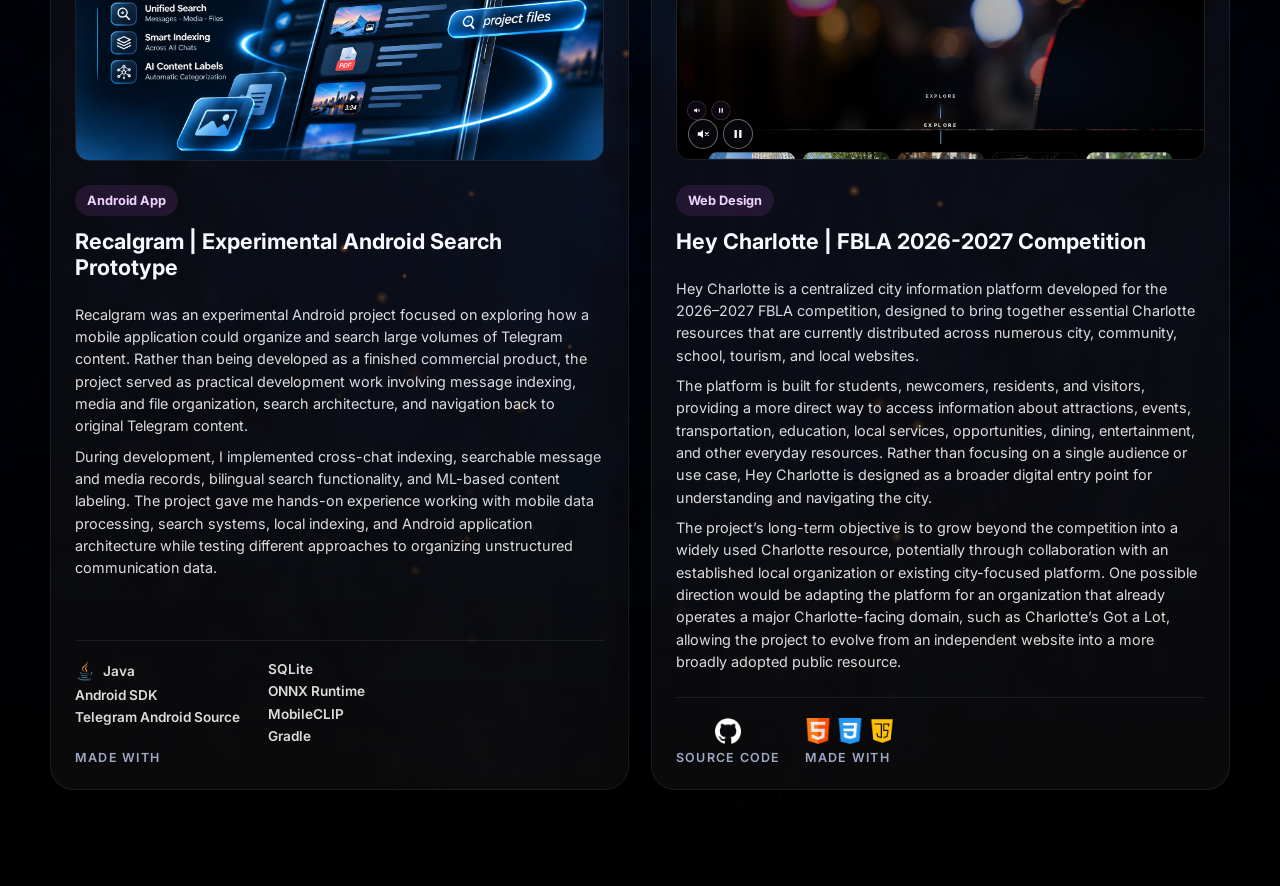
==== commit 84b26a68: "add sitemap, robots, seo meta tags" ====
--- a/projects.html
+++ b/projects.html
@@ -7,6 +7,21 @@
     <link rel="icon" type="image/png" href="assets/img/logo.png" />
     <link rel="apple-touch-icon" href="assets/img/apple-touch-icon.png" />
     <title>Illia Reviakin | Projects</title>
+    <meta name="description" content="Software projects by Illia Reviakin: LinkWise, TSA HUB, SyncEquip, PortalDirector, Recalgram and Hey Charlotte, with source code and tech stacks." />
+    <meta name="author" content="Illia Reviakin" />
+    <meta name="robots" content="index, follow, max-image-preview:large" />
+    <meta name="theme-color" content="#000000" />
+    <link rel="canonical" href="https://irev1ak1n.com/projects.html" />
+    <meta property="og:type" content="website" />
+    <meta property="og:site_name" content="Illia Reviakin" />
+    <meta property="og:title" content="Projects | Illia Reviakin" />
+    <meta property="og:description" content="Software projects by Illia Reviakin: LinkWise, TSA HUB, SyncEquip, PortalDirector, Recalgram and Hey Charlotte, with source code and tech stacks." />
+    <meta property="og:url" content="https://irev1ak1n.com/projects.html" />
+    <meta property="og:image" content="https://irev1ak1n.com/assets/img/logo.png" />
+    <meta name="twitter:card" content="summary" />
+    <meta name="twitter:title" content="Projects | Illia Reviakin" />
+    <meta name="twitter:description" content="Software projects by Illia Reviakin: LinkWise, TSA HUB, SyncEquip, PortalDirector, Recalgram and Hey Charlotte, with source code and tech stacks." />
+    <meta name="twitter:image" content="https://irev1ak1n.com/assets/img/logo.png" />
 
     <link rel="preconnect" href="https://fonts.googleapis.com">
     <link rel="preconnect" href="https://fonts.gstatic.com" crossorigin>
@@ -26,9 +41,7 @@
             z-index: 1;
         }
     </style>
-    <script>
-      window.va = window.va || function () { (window.vaq = window.vaq || []).push(arguments); };
-    </script>
+    <script>window.va = window.va || function () { (window.va.q = window.va.q || []).push(arguments); };</script>
     <script defer src="/_vercel/insights/script.js"></script>
 </head>
 <body>
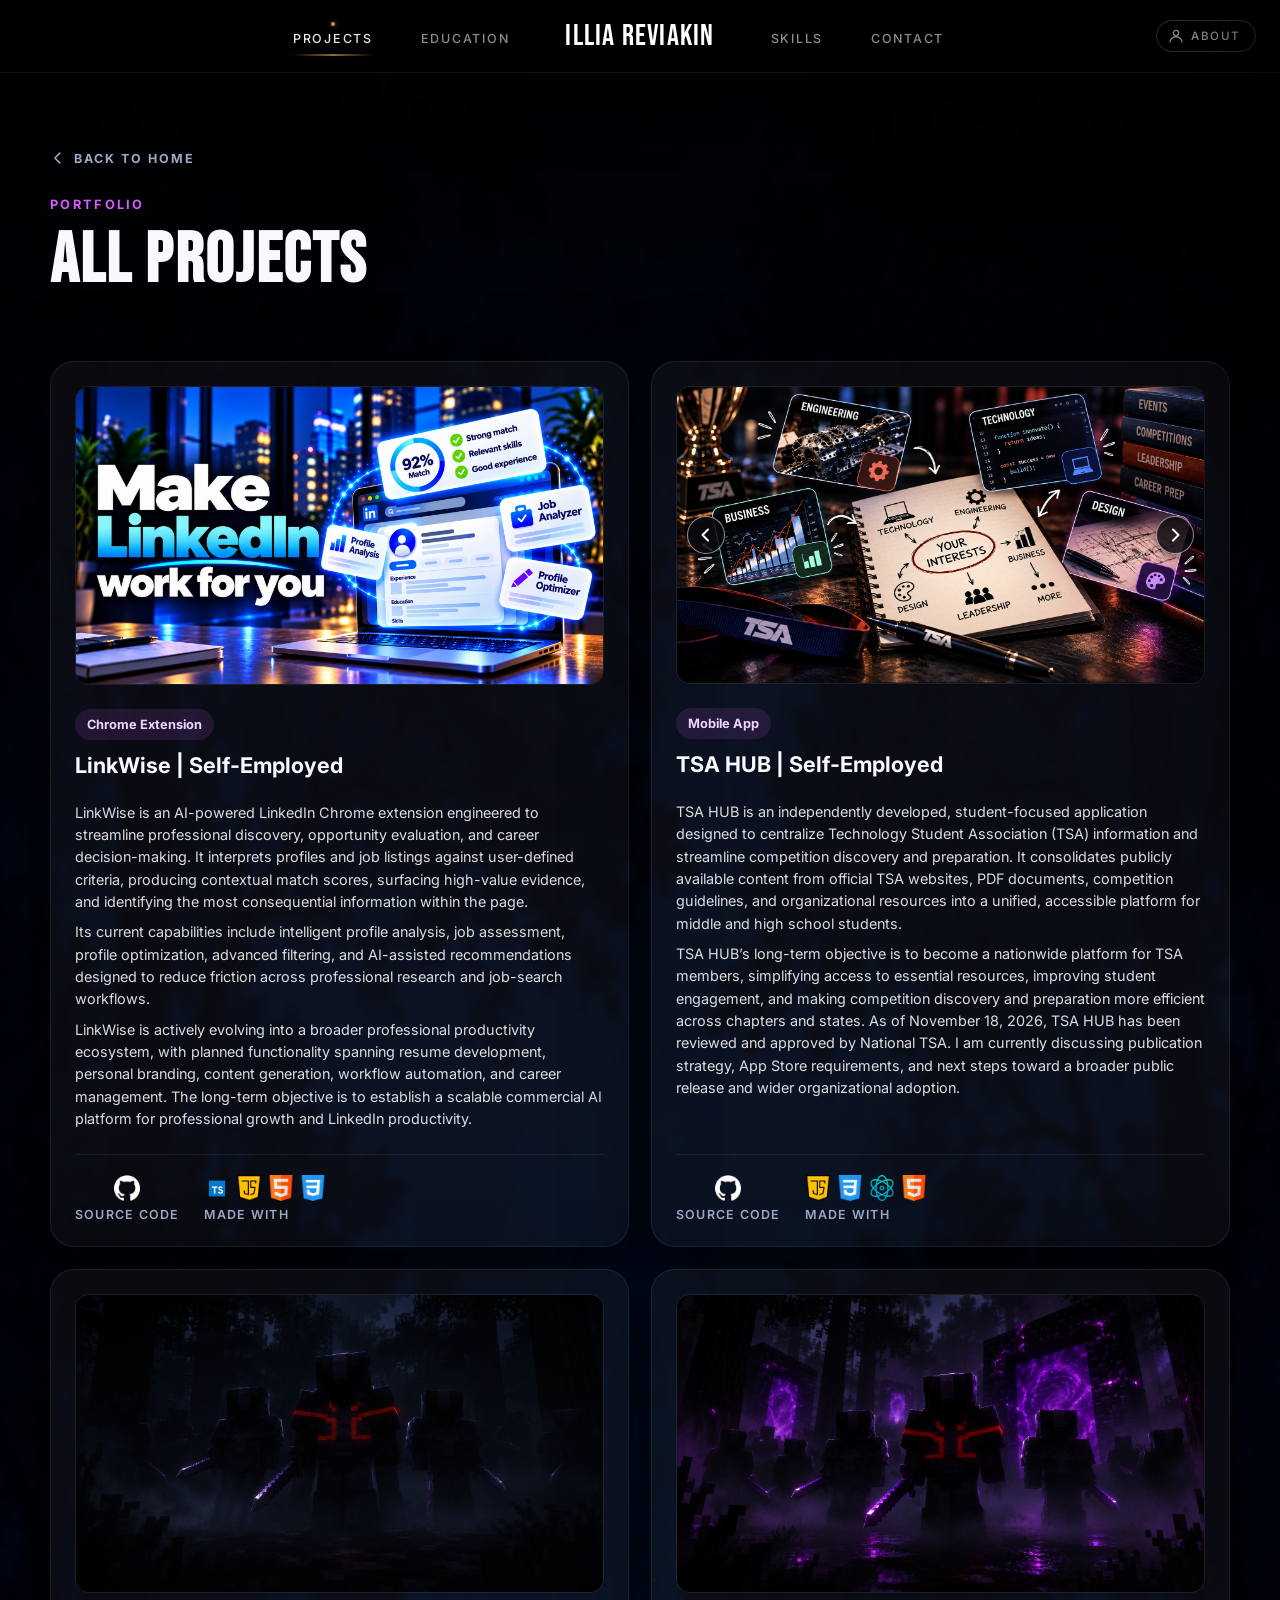
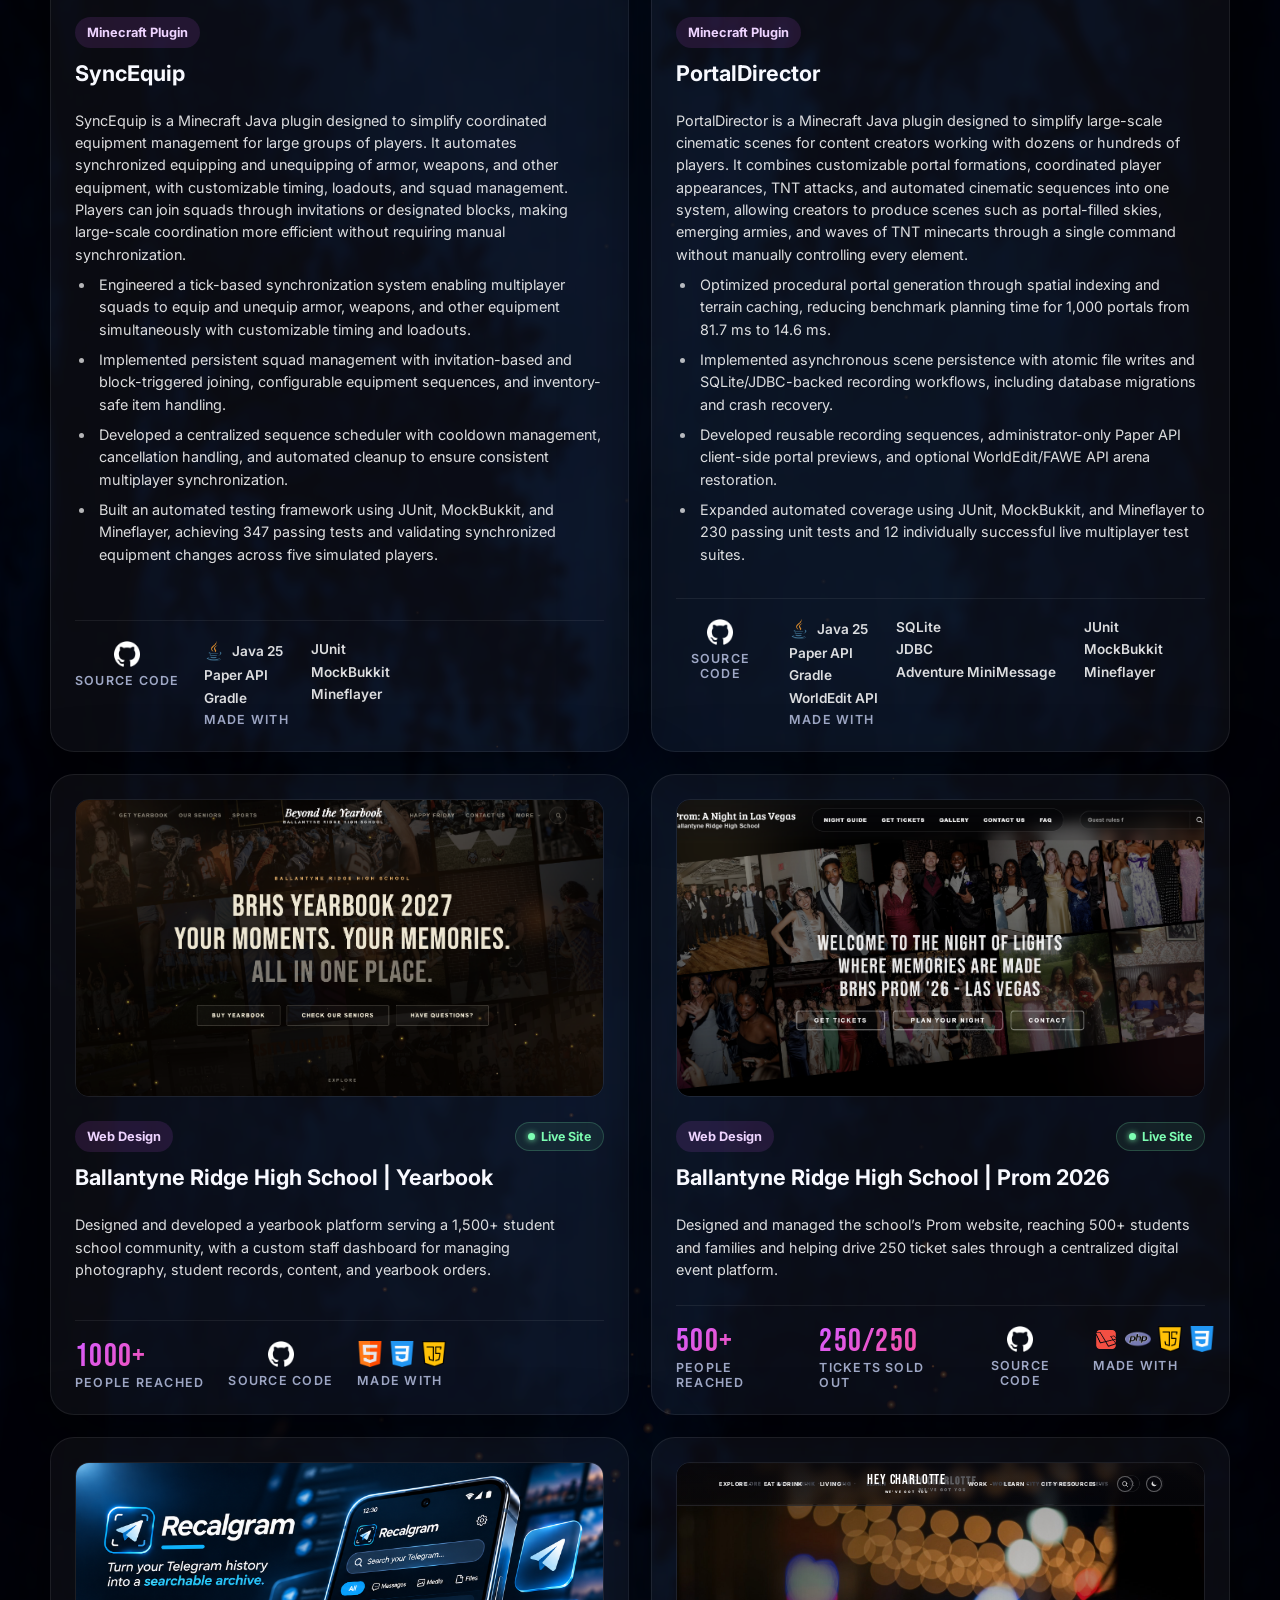
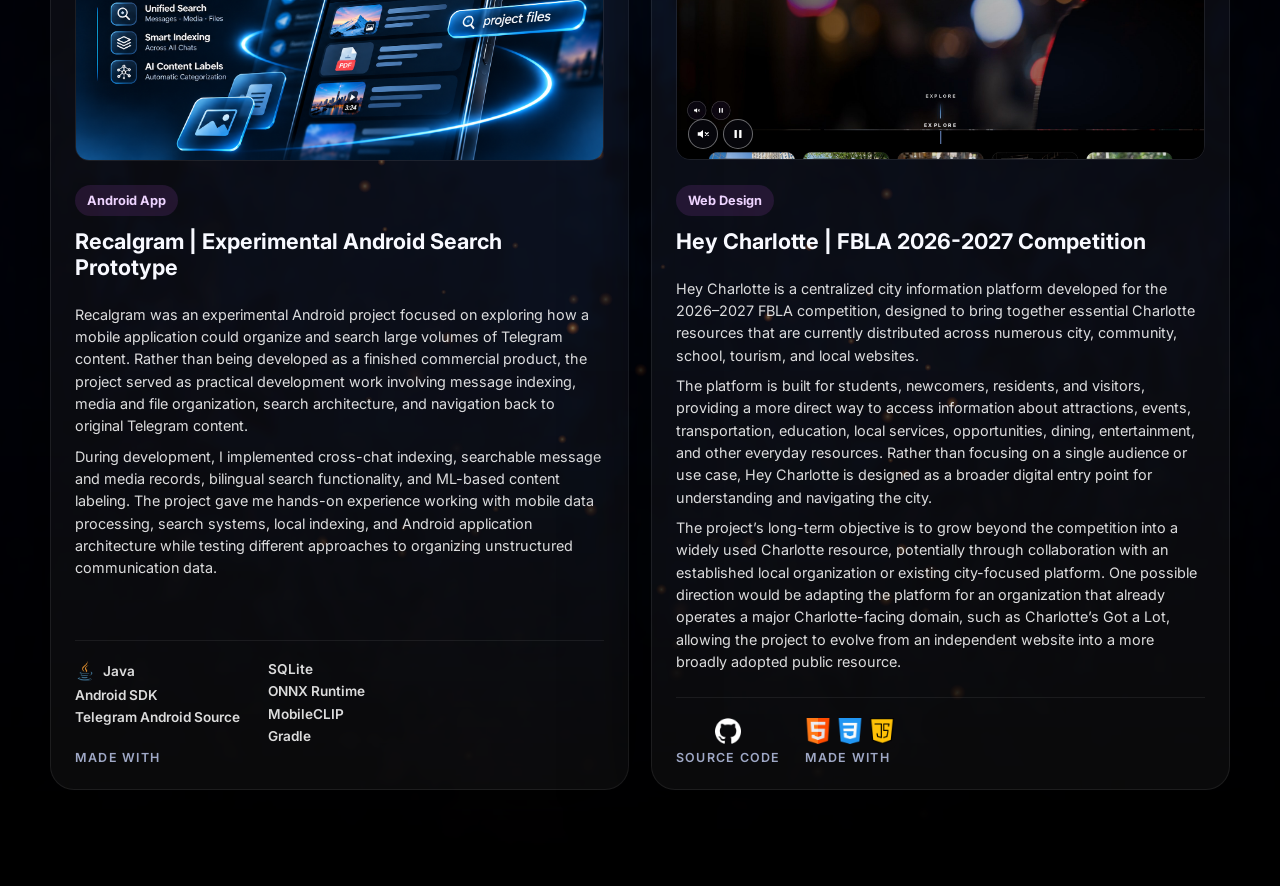
==== commit e8a31307: "syncequip youtube link on hover" ====
--- a/projects.html
+++ b/projects.html
@@ -194,6 +194,9 @@
                     <article class="project-card">
                         <div class="project-preview">
                             <img src="assets/img/projects/sync-equip/sync-equip.png" alt="SyncEquip" class="project-preview-img" />
+                            <div class="project-preview-overlay">
+                                <a href="https://youtu.be/i24Zy2Qd4rk" target="_blank" rel="noopener" class="project-preview-btn">Watch on YouTube</a>
+                            </div>
                         </div>
                         <div class="project-card-body">
                             <div class="project-card-top">
